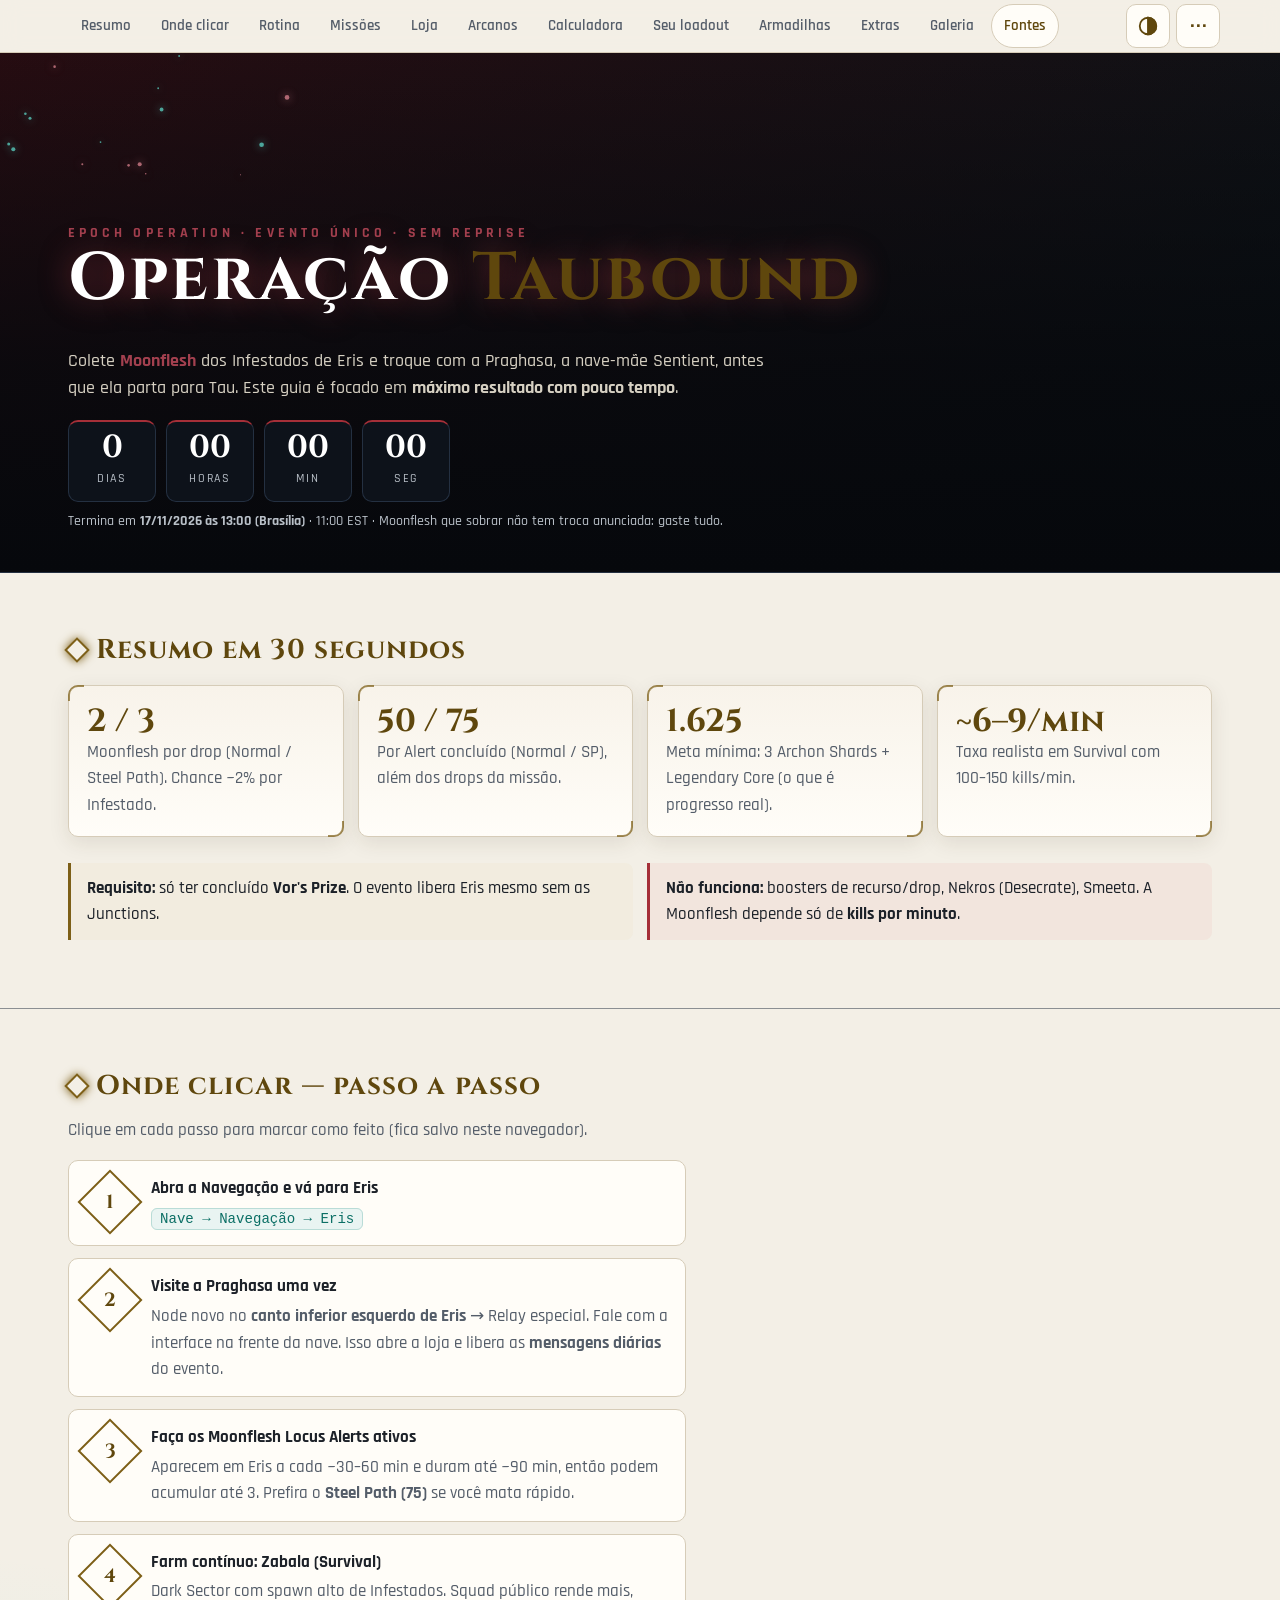
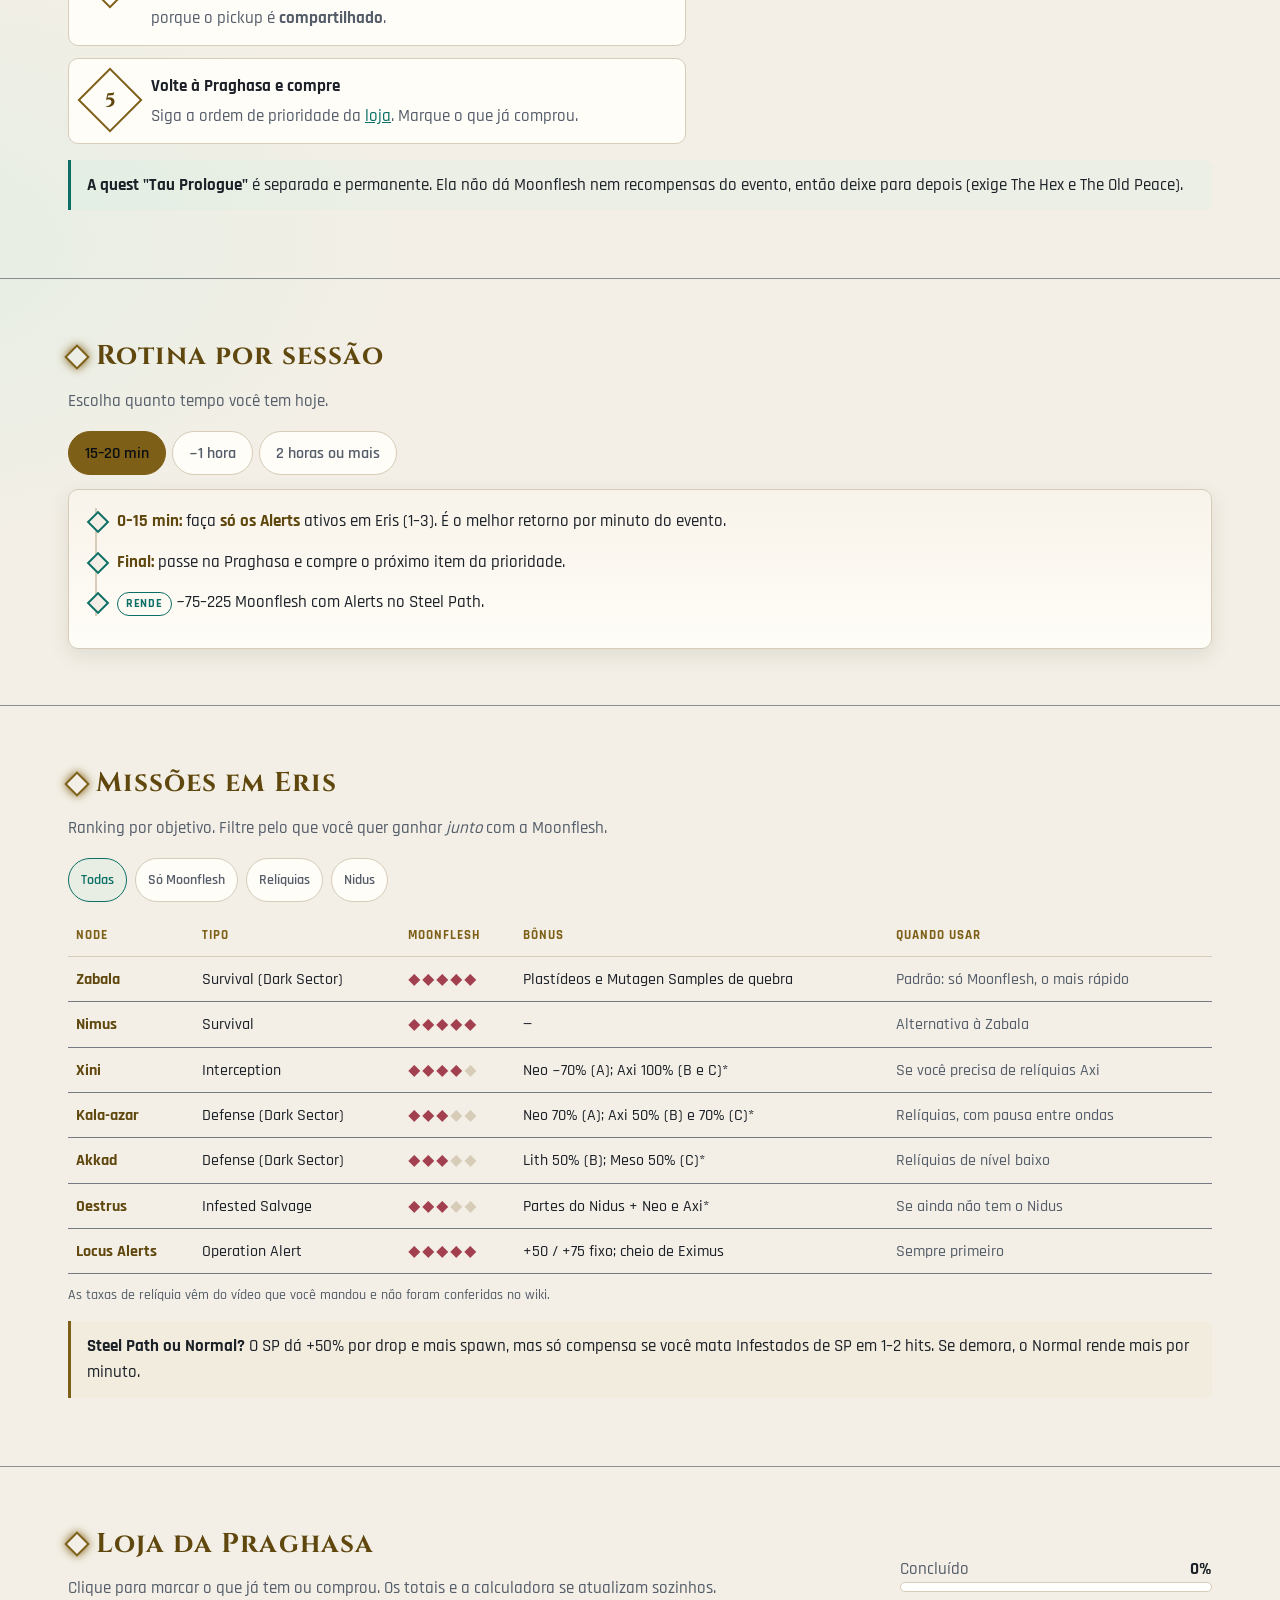
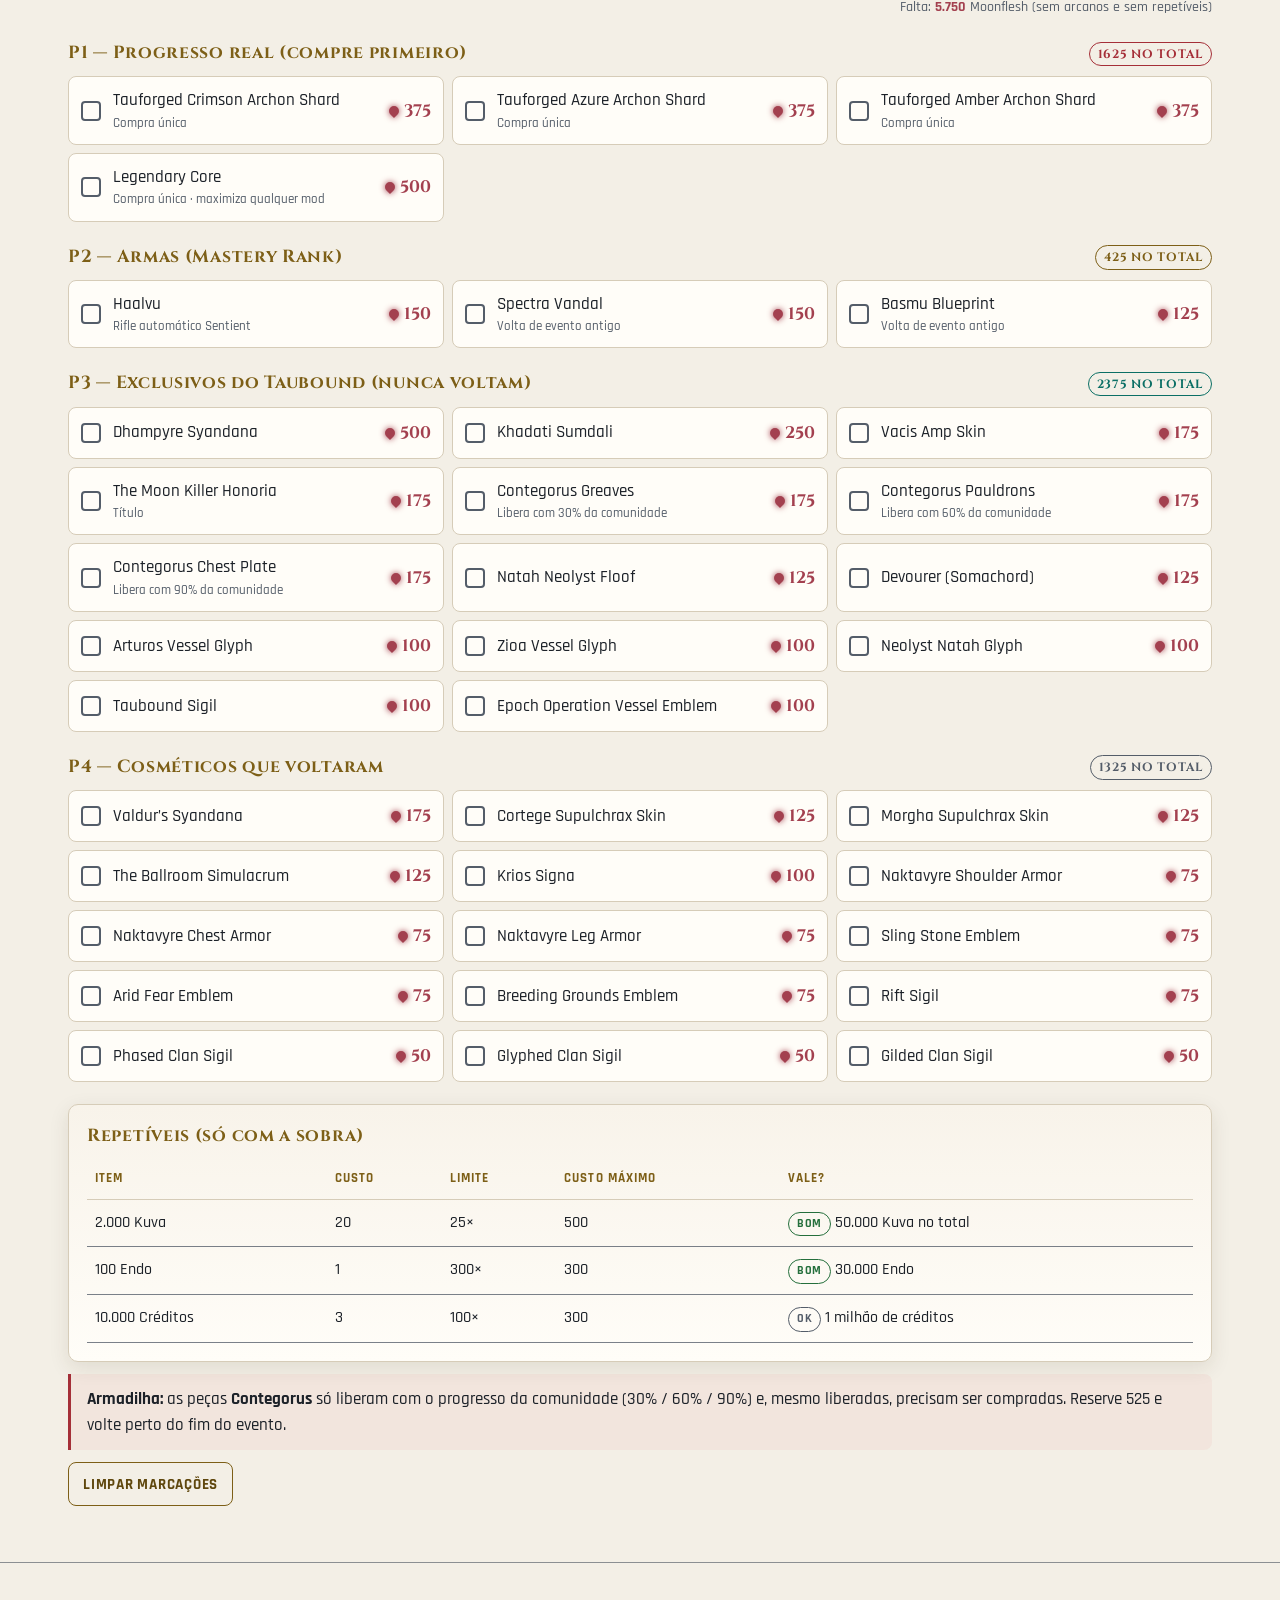
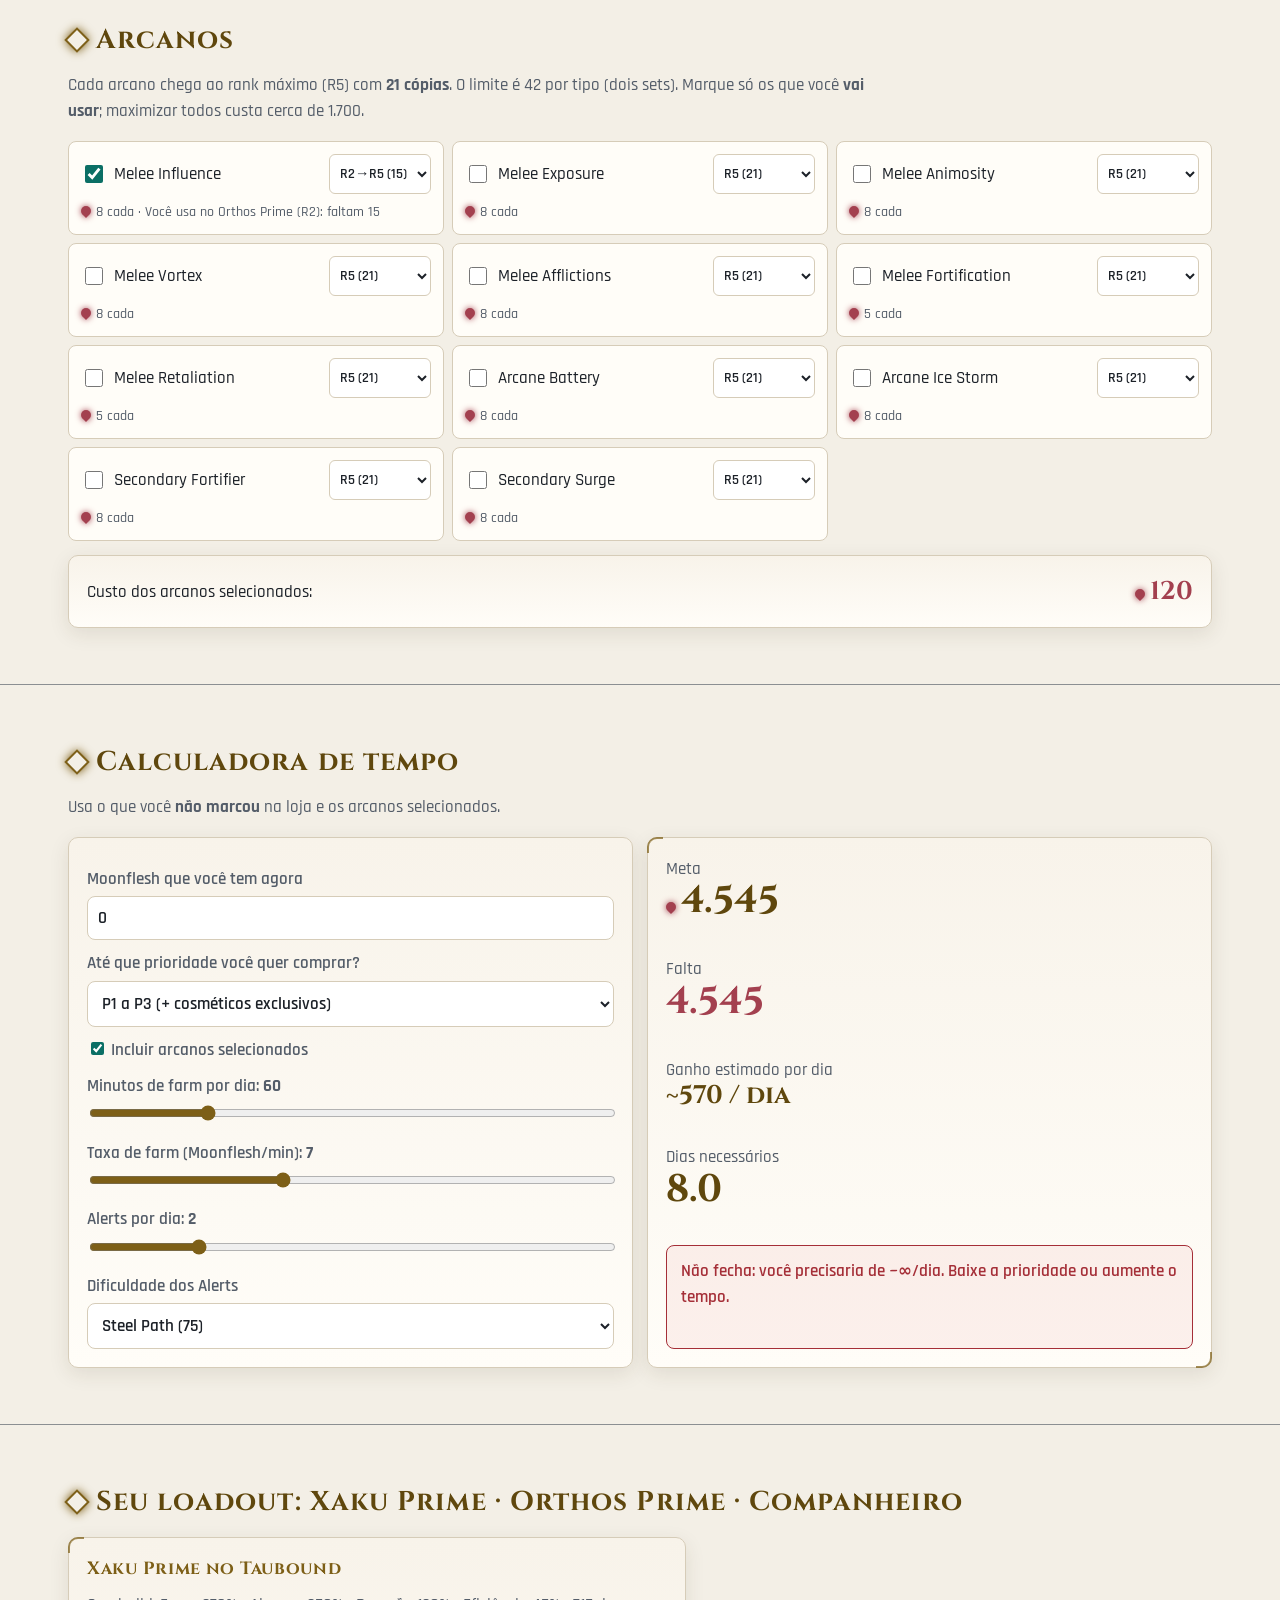
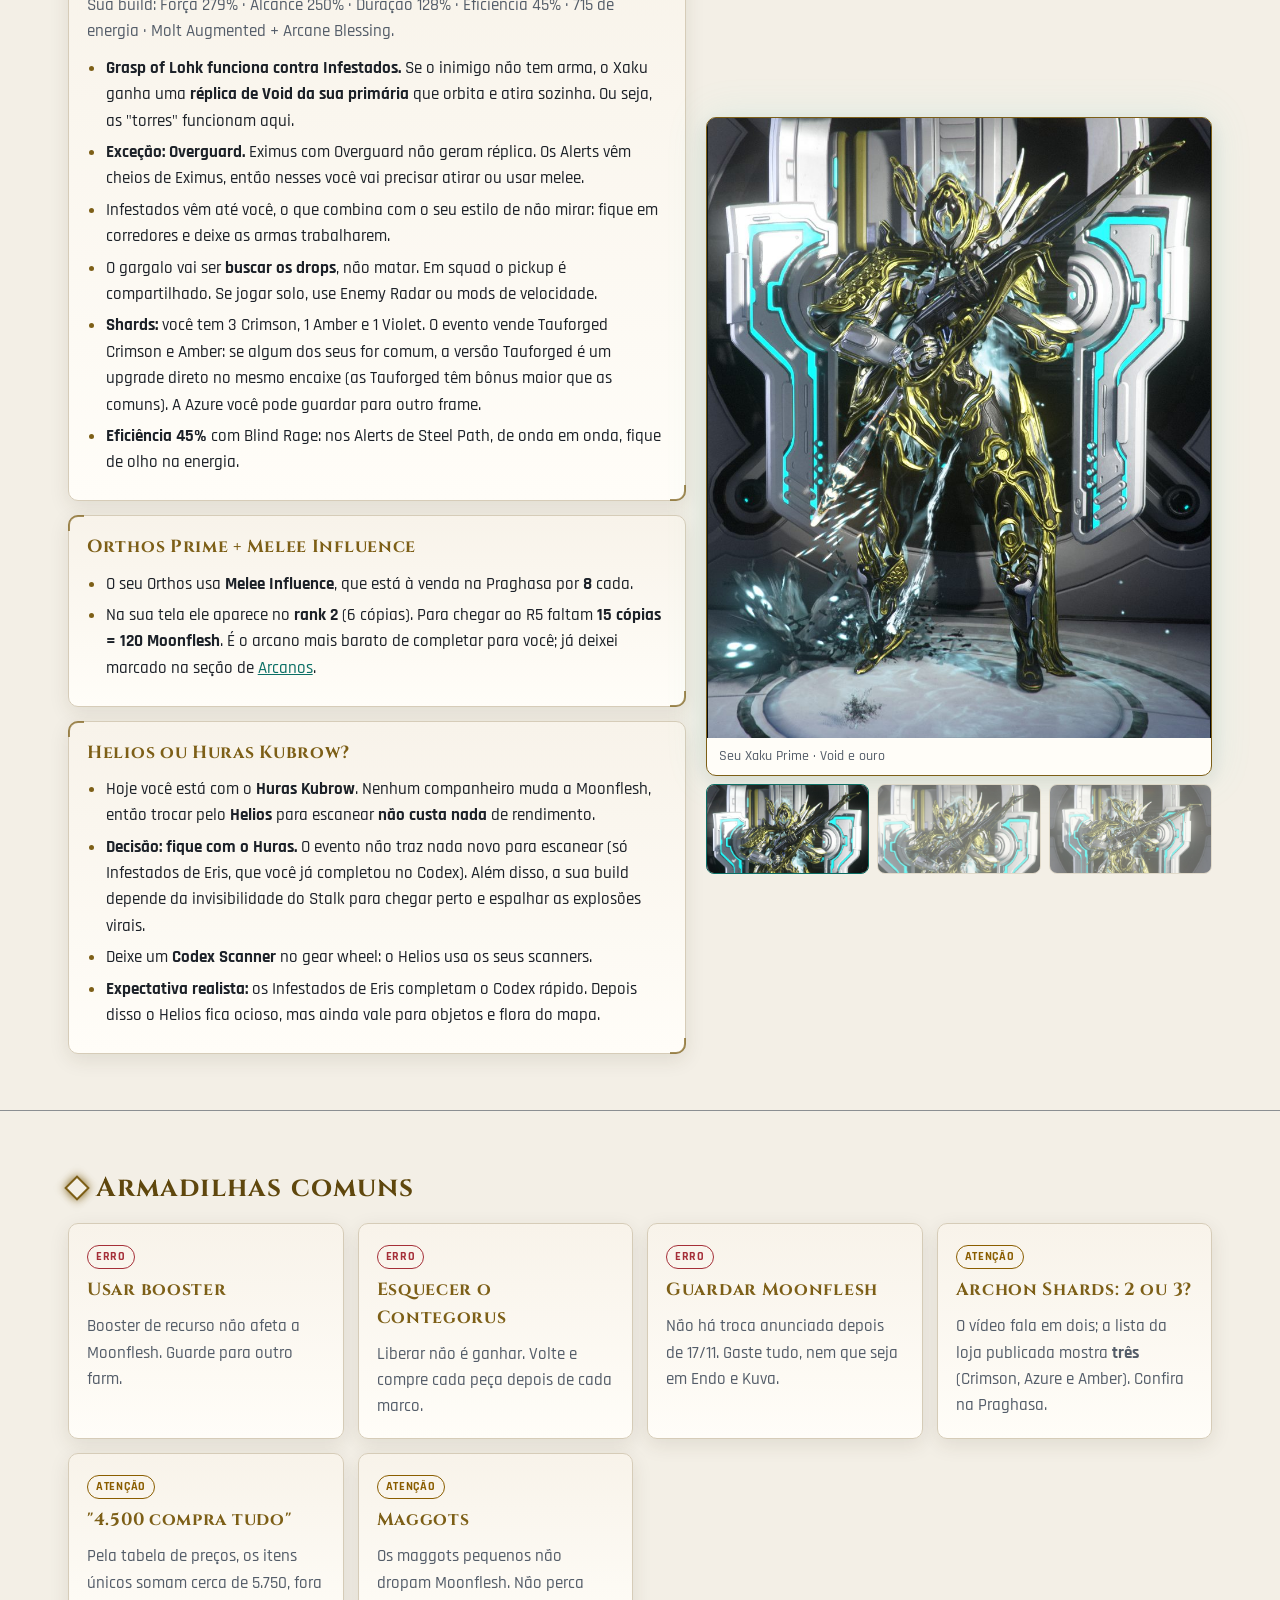
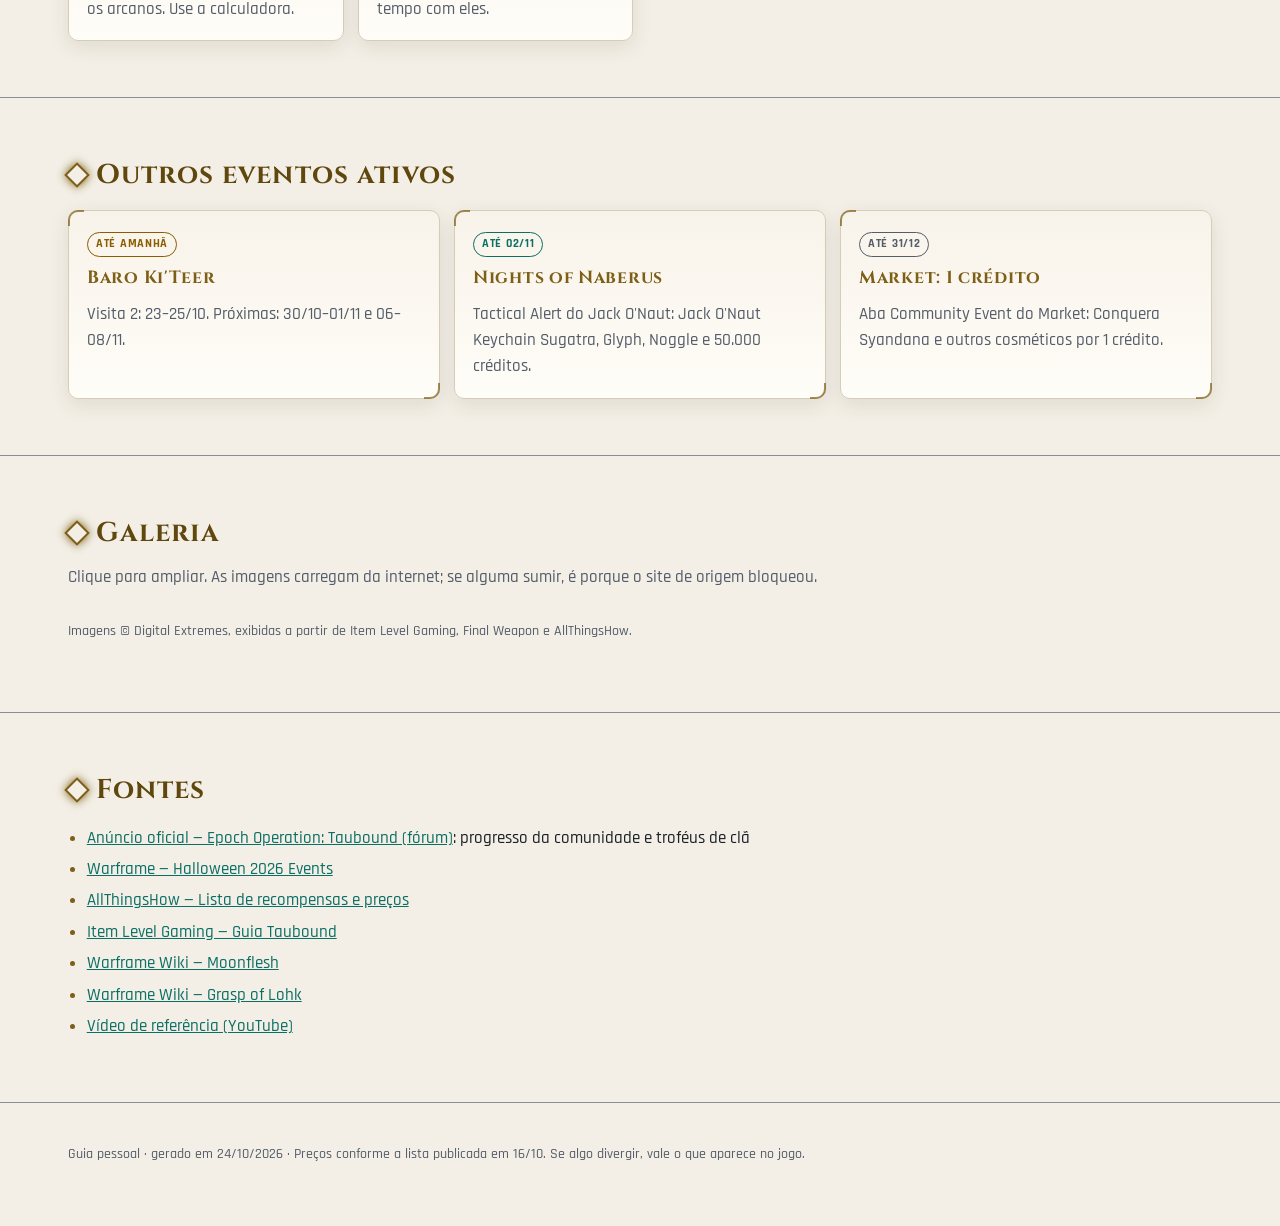
==== index.html @ 77625da4 "Add Taubound event guide (static site for GitHub Pages) Interactive guide for Warframe's Epoch Opera" ====
<!doctype html>
<html lang="pt-BR">
<head>
<meta charset="utf-8">
<meta name="viewport" content="width=device-width,initial-scale=1">
<title>Taubound — Guia do Tenno</title>
<meta name="description" content="Guia da Epoch Operation: Taubound (Warframe): onde clicar, melhores missões, loja da Praghasa com checklist e calculadora de Moonflesh.">
<meta name="theme-color" content="#06080c">
<meta property="og:title" content="Taubound — Guia do Tenno">
<meta property="og:description" content="Moonflesh, loja da Praghasa, checklist e calculadora. Evento único até 17/11.">
<link rel="icon" href="data:image/svg+xml,%3Csvg xmlns='http://www.w3.org/2000/svg' viewBox='0 0 32 32'%3E%3Crect x='6' y='6' width='20' height='20' transform='rotate(45 16 16)' fill='%2306080c' stroke='%23d4b46a' stroke-width='2.5'/%3E%3Ccircle cx='16' cy='16' r='4' fill='%23e58a97'/%3E%3C/svg%3E">
<script src="assets/js/theme-init.js"></script>
<link rel="preconnect" href="https://fonts.googleapis.com">
<link href="https://fonts.googleapis.com/css2?family=Cinzel:wght@500;700&family=Rajdhani:wght@400;500;600;700&display=swap" rel="stylesheet">
<link rel="stylesheet" href="assets/css/style.css">
</head>
<body>

<nav><div class="bar2"><div class="links" id="nav">
  <a href="#resumo">Resumo</a><a href="#clicar">Onde clicar</a><a href="#rotina">Rotina</a><a href="#missoes">Missões</a>
  <a href="#loja">Loja</a><a href="#arcanos">Arcanos</a><a href="#calc">Calculadora</a><a href="#xaku">Seu loadout</a>
  <a href="#armadilhas">Armadilhas</a><a href="#extras">Extras</a><a href="#galeria">Galeria</a><a href="#fontes">Fontes</a>
  </div>
  <div class="acts">
    <button class="iconbtn" id="themeBtn" type="button" aria-label="Alternar tema claro/escuro"><svg width="22" height="22" viewBox="0 0 24 24" fill="none" stroke="currentColor" stroke-width="2" aria-hidden="true"><circle cx="12" cy="12" r="9"/><path d="M12 3a9 9 0 0 1 0 18z" fill="currentColor"/></svg></button>
    <details class="more" id="more"><summary class="iconbtn" aria-label="Mais opções">⋯</summary>
      <div class="menu">
        <button type="button" id="btnExport">Exportar progresso (.json)</button>
        <button type="button" id="btnImport">Importar progresso</button>
        <hr>
        <button type="button" id="btnResetAll">Apagar todo o progresso</button>
      </div>
    </details>
  </div>
</div></nav>

<header class="hero">
  <div class="hero-bg"><img src="https://static.allthings.how/wp-content/uploads/2026/10/warframe-operation-taubound-moonflesh-farming-and-reward-list-fe321c.png" alt="" onerror="this.remove()"></div>
  <canvas class="particles" id="pt"></canvas>
  <div class="wrap">
    <div class="kicker">Epoch Operation · Evento único · Sem reprise</div>
    <h1>Operação <span>Taubound</span></h1>
    <p>Colete <b style="color:var(--flesh)">Moonflesh</b> dos Infestados de Eris e troque com a Praghasa, a nave-mãe Sentient, antes que ela parta para Tau. Este guia é focado em <b>máximo resultado com pouco tempo</b>.</p>
    <div class="countdown" id="cd">
      <div class="cd"><b id="cdD">--</b><small>dias</small></div>
      <div class="cd"><b id="cdH">--</b><small>horas</small></div>
      <div class="cd"><b id="cdM">--</b><small>min</small></div>
      <div class="cd"><b id="cdS">--</b><small>seg</small></div>
    </div>
    <div class="cd-note">Termina em <b>17/11/2026 às 13:00 (Brasília)</b> · 11:00 EST · Moonflesh que sobrar não tem troca anunciada: gaste tudo.</div>
  </div>
</header>

<main>
<!-- RESUMO -->
<section id="resumo"><div class="wrap">
  <h2>Resumo em 30 segundos</h2>
  <div class="grid g4 reveal">
    <div class="card corner stat"><b>2 / 3</b><span>Moonflesh por drop (Normal / Steel Path). Chance ~2% por Infestado.</span></div>
    <div class="card corner stat"><b>50 / 75</b><span>Por Alert concluído (Normal / SP), além dos drops da missão.</span></div>
    <div class="card corner stat"><b>1.625</b><span>Meta mínima: 3 Archon Shards + Legendary Core (o que é progresso real).</span></div>
    <div class="card corner stat"><b>~6–9/min</b><span>Taxa realista em Survival com 100–150 kills/min.</span></div>
  </div>
  <div class="grid g2" style="margin-top:14px">
    <div class="callout gold"><b>Requisito:</b> só ter concluído <b>Vor's Prize</b>. O evento libera Eris mesmo sem as Junctions.</div>
    <div class="callout red"><b>Não funciona:</b> boosters de recurso/drop, Nekros (Desecrate), Smeeta. A Moonflesh depende só de <b>kills por minuto</b>.</div>
  </div>
</div></section>

<!-- ONDE CLICAR -->
<section id="clicar"><div class="wrap">
  <h2>Onde clicar — passo a passo</h2>
  <p class="lead">Clique em cada passo para marcar como feito (fica salvo neste navegador).</p>
  <div class="split">
    <div class="steps" id="steps">
      <div class="step" data-k="s1"><div class="n"></div><div><b>Abra a Navegação e vá para Eris</b><p><span class="path">Nave → Navegação → Eris</span></p></div></div>
      <div class="step" data-k="s2"><div class="n"></div><div><b>Visite a Praghasa uma vez</b><p>Node novo no <b>canto inferior esquerdo de Eris</b> → Relay especial. Fale com a interface na frente da nave. Isso abre a loja e libera as <b>mensagens diárias</b> do evento.</p></div></div>
      <div class="step" data-k="s3"><div class="n"></div><div><b>Faça os Moonflesh Locus Alerts ativos</b><p>Aparecem em Eris a cada ~30–60 min e duram até ~90 min, então podem acumular até 3. Prefira o <b>Steel Path (75)</b> se você mata rápido.</p></div></div>
      <div class="step" data-k="s4"><div class="n"></div><div><b>Farm contínuo: Zabala (Survival)</b><p>Dark Sector com spawn alto de Infestados. Squad público rende mais, porque o pickup é <b>compartilhado</b>.</p></div></div>
      <div class="step" data-k="s5"><div class="n"></div><div><b>Volte à Praghasa e compre</b><p>Siga a ordem de prioridade da <a href="#loja">loja</a>. Marque o que já comprou.</p></div></div>
    </div>
    <figure class="reveal"><img src="https://itemlevel.net/wp-content/uploads/2026/10/epoch-operation-taubound-praghasa.png" alt="Praghasa" loading="lazy" onerror="this.closest('figure').remove()"><figcaption>Praghasa e o medidor de progresso da comunidade · imagem: Digital Extremes via Item Level Gaming</figcaption></figure>
  </div>
  <div class="callout" style="margin-top:16px"><b>A quest "Tau Prologue"</b> é separada e permanente. Ela não dá Moonflesh nem recompensas do evento, então deixe para depois (exige The Hex e The Old Peace).</div>
</div></section>

<!-- ROTINA -->
<section id="rotina"><div class="wrap">
  <h2>Rotina por sessão</h2>
  <p class="lead">Escolha quanto tempo você tem hoje.</p>
  <div class="tabs" data-tabs="rot">
    <button class="on" data-t="r1">15–20 min</button><button data-t="r2">~1 hora</button><button data-t="r3">2 horas ou mais</button>
  </div>
  <div class="tabpane on" id="r1"><div class="card"><div class="timeline">
    <div><b>0–15 min:</b> faça <b>só os Alerts</b> ativos em Eris (1–3). É o melhor retorno por minuto do evento.</div>
    <div><b>Final:</b> passe na Praghasa e compre o próximo item da prioridade.</div>
    <div><span class="tag t-void">Rende</span> ~75–225 Moonflesh com Alerts no Steel Path.</div>
  </div></div></div>
  <div class="tabpane" id="r2"><div class="card"><div class="timeline">
    <div><b>0–15 min:</b> todos os Alerts ativos.</div>
    <div><b>15–55 min:</b> Zabala Survival em squad público. Saia quando o kill rate cair ou o life support apertar.</div>
    <div><b>55–60 min:</b> loja da Praghasa.</div>
    <div><span class="tag t-void">Rende</span> ~400–550 Moonflesh.</div>
  </div></div></div>
  <div class="tabpane" id="r3"><div class="card"><div class="timeline">
    <div><b>Início:</b> todos os Alerts.</div>
    <div><b>Bloco 1 (~45 min):</b> Zabala Survival.</div>
    <div><b>Checagem:</b> volte ao mapa. Se surgiu Alert novo, faça.</div>
    <div><b>Bloco 2:</b> Zabala de novo, ou <b>Xini</b> se você precisa de relíquias Axi (garantidas nas rotações B e C, segundo o vídeo).</div>
    <div><b>Final:</b> loja. Dica do vídeo: alterne Survival e Alerts para não enjoar.</div>
  </div></div></div>
</div></section>

<!-- MISSOES -->
<section id="missoes"><div class="wrap">
  <h2>Missões em Eris</h2>
  <p class="lead">Ranking por objetivo. Filtre pelo que você quer ganhar <i>junto</i> com a Moonflesh.</p>
  <div class="filters" id="mfilters">
    <button class="chip on" data-f="all">Todas</button><button class="chip" data-f="mf">Só Moonflesh</button><button class="chip" data-f="relic">Relíquias</button><button class="chip" data-f="nidus">Nidus</button>
  </div>
  <div class="scroll"><table class="tbl" id="mtable">
    <thead><tr><th>Node</th><th>Tipo</th><th>Moonflesh</th><th>Bônus</th><th>Quando usar</th></tr></thead>
    <tbody></tbody>
  </table></div>
  <p style="color:var(--muted);font-size:.9rem;margin-top:10px">As taxas de relíquia vêm do vídeo que você mandou e não foram conferidas no wiki.</p>
  <div class="callout gold"><b>Steel Path ou Normal?</b> O SP dá +50% por drop e mais spawn, mas só compensa se você mata Infestados de SP em 1–2 hits. Se demora, o Normal rende mais por minuto.</div>
</div></section>

<!-- LOJA -->
<section id="loja"><div class="wrap">
  <div class="shop-head">
    <div><h2>Loja da Praghasa</h2><p class="lead">Clique para marcar o que já tem ou comprou. Os totais e a calculadora se atualizam sozinhos.</p></div>
    <div style="min-width:260px">
      <div style="display:flex;justify-content:space-between"><span style="color:var(--muted)">Concluído</span><b id="shopPct">0%</b></div>
      <div class="bar"><i id="shopBar"></i></div>
      <div style="color:var(--muted);font-size:.9rem;margin-top:4px">Falta: <b id="shopLeft" style="color:var(--flesh)">0</b> Moonflesh (sem arcanos e sem repetíveis)</div>
    </div>
  </div>
  <div id="shop"></div>
  <div class="group card">
    <h3>Repetíveis (só com a sobra)</h3>
    <div class="scroll"><table class="tbl">
      <thead><tr><th>Item</th><th>Custo</th><th>Limite</th><th>Custo máximo</th><th>Vale?</th></tr></thead>
      <tbody>
        <tr><td>2.000 Kuva</td><td>20</td><td>25×</td><td>500</td><td><span class="tag t-ok">Bom</span> 50.000 Kuva no total</td></tr>
        <tr><td>100 Endo</td><td>1</td><td>300×</td><td>300</td><td><span class="tag t-ok">Bom</span> 30.000 Endo</td></tr>
        <tr><td>10.000 Créditos</td><td>3</td><td>100×</td><td>300</td><td><span class="tag t-mut">Ok</span> 1 milhão de créditos</td></tr>
      </tbody>
    </table></div>
  </div>
  <div class="callout red"><b>Armadilha:</b> as peças <b>Contegorus</b> só liberam com o progresso da comunidade (30% / 60% / 90%) e, mesmo liberadas, precisam ser compradas. Reserve 525 e volte perto do fim do evento.</div>
  <div style="display:flex;gap:8px;flex-wrap:wrap"><button class="btn" id="resetShop">Limpar marcações</button></div>
</div></section>

<!-- ARCANOS -->
<section id="arcanos"><div class="wrap">
  <h2>Arcanos</h2>
  <p class="lead">Cada arcano chega ao rank máximo (R5) com <b>21 cópias</b>. O limite é 42 por tipo (dois sets). Marque só os que você <b>vai usar</b>; maximizar todos custa cerca de 1.700.</p>
  <div class="items" id="arcs"></div>
  <div class="card" style="margin-top:14px;display:flex;justify-content:space-between;align-items:center;flex-wrap:wrap;gap:10px">
    <span>Custo dos arcanos selecionados:</span><b style="font:700 1.6rem Cinzel;color:var(--flesh)"><span class="mf"></span><span id="arcTotal">0</span></b>
  </div>
</div></section>

<!-- CALC -->
<section id="calc"><div class="wrap">
  <h2>Calculadora de tempo</h2>
  <p class="lead">Usa o que você <b>não marcou</b> na loja e os arcanos selecionados.</p>
  <div class="grid g2">
    <div class="card calc">
      <label>Moonflesh que você tem agora</label><input type="number" id="cHave" min="0" value="0">
      <label>Até que prioridade você quer comprar?</label>
      <select id="cTier">
        <option value="1">P1 — só progresso (Shards + Core)</option>
        <option value="2">P1 + P2 (armas para MR)</option>
        <option value="3" selected>P1 a P3 (+ cosméticos exclusivos)</option>
        <option value="4">Tudo (inclui cosméticos que voltaram)</option>
      </select>
      <label><input type="checkbox" id="cArc" checked style="accent-color:var(--void)"> Incluir arcanos selecionados</label>
      <label>Minutos de farm por dia: <b id="cMinV">60</b></label><input type="range" id="cMin" min="10" max="240" step="5" value="60">
      <label>Taxa de farm (Moonflesh/min): <b id="cRateV">7</b></label><input type="range" id="cRate" min="3" max="14" step="0.5" value="7">
      <label>Alerts por dia: <b id="cAlV">2</b></label><input type="range" id="cAl" min="0" max="10" step="1" value="2">
      <label>Dificuldade dos Alerts</label>
      <select id="cSp"><option value="75" selected>Steel Path (75)</option><option value="50">Normal (50)</option></select>
    </div>
    <div class="card corner out">
      <div><span style="color:var(--muted)">Meta</span><div class="big"><span class="mf"></span><span id="oGoal">0</span></div></div>
      <div><span style="color:var(--muted)">Falta</span><div class="big" style="color:var(--flesh)" id="oLeft">0</div></div>
      <div><span style="color:var(--muted)">Ganho estimado por dia</span><div class="big" style="font-size:1.6rem" id="oDay">0</div></div>
      <div><span style="color:var(--muted)">Dias necessários</span><div class="big" id="oDays">0</div></div>
      <div class="verdict" id="oVerdict">—</div>
    </div>
  </div>
</div></section>

<!-- XAKU -->
<section id="xaku"><div class="wrap">
  <h2>Seu loadout: Xaku Prime · Orthos Prime · Companheiro</h2>
  <div class="split">
    <div>
      <div class="card corner">
        <h3>Xaku Prime no Taubound</h3>
        <p style="color:var(--muted);margin:.2em 0 .6em">Sua build: Força 279% · Alcance 250% · Duração 128% · Eficiência 45% · 715 de energia · Molt Augmented + Arcane Blessing.</p>
        <ul class="clean">
          <li><b>Grasp of Lohk funciona contra Infestados.</b> Se o inimigo não tem arma, o Xaku ganha uma <b>réplica de Void da sua primária</b> que orbita e atira sozinha. Ou seja, as "torres" funcionam aqui.</li>
          <li><b>Exceção: Overguard.</b> Eximus com Overguard não geram réplica. Os Alerts vêm cheios de Eximus, então nesses você vai precisar atirar ou usar melee.</li>
          <li>Infestados vêm até você, o que combina com o seu estilo de não mirar: fique em corredores e deixe as armas trabalharem.</li>
          <li>O gargalo vai ser <b>buscar os drops</b>, não matar. Em squad o pickup é compartilhado. Se jogar solo, use Enemy Radar ou mods de velocidade.</li>
          <li><b>Shards:</b> você tem 3 Crimson, 1 Amber e 1 Violet. O evento vende Tauforged Crimson e Amber: se algum dos seus for comum, a versão Tauforged é um upgrade direto no mesmo encaixe (as Tauforged têm bônus maior que as comuns). A Azure você pode guardar para outro frame.</li>
          <li><b>Eficiência 45%</b> com Blind Rage: nos Alerts de Steel Path, de onda em onda, fique de olho na energia.</li>
        </ul>
      </div>
      <div class="card corner" style="margin-top:14px">
        <h3>Orthos Prime + Melee Influence</h3>
        <ul class="clean">
          <li>O seu Orthos usa <b>Melee Influence</b>, que está à venda na Praghasa por <b>8</b> cada.</li>
          <li>Na sua tela ele aparece no <b>rank 2</b> (6 cópias). Para chegar ao R5 faltam <b>15 cópias = 120 Moonflesh</b>. É o arcano mais barato de completar para você; já deixei marcado na seção de <a href="#arcanos">Arcanos</a>.</li>
        </ul>
      </div>
      <div class="card corner" style="margin-top:14px">
        <h3>Helios ou Huras Kubrow?</h3>
        <ul class="clean">
          <li>Hoje você está com o <b>Huras Kubrow</b>. Nenhum companheiro muda a Moonflesh, então trocar pelo <b>Helios</b> para escanear <b>não custa nada</b> de rendimento.</li>
          <li><b>Decisão: fique com o Huras.</b> O evento não traz nada novo para escanear (só Infestados de Eris, que você já completou no Codex). Além disso, a sua build depende da invisibilidade do Stalk para chegar perto e espalhar as explosões virais.</li>
          <li>Deixe um <b>Codex Scanner</b> no gear wheel: o Helios usa os seus scanners.</li>
          <li><b>Expectativa realista:</b> os Infestados de Eris completam o Codex rápido. Depois disso o Helios fica ocioso, mas ainda vale para objetos e flora do mapa.</li>
        </ul>
      </div>
    </div>
    <div class="reveal xaku-show" id="xshow">
      <figure class="xmain"><img src="img/xaku1.jpg" alt="Seu Xaku Prime" id="xbig" onerror="this.closest('.xaku-show').remove()"><figcaption>Seu Xaku Prime · Void e ouro</figcaption></figure>
      <div class="xthumbs">
        <img src="img/xaku1.jpg" class="on" alt=""><img src="img/xaku2.jpg" alt=""><img src="img/xaku3.jpg" alt="">
      </div>
    </div>
  </div>
</div></section>

<!-- ARMADILHAS -->
<section id="armadilhas"><div class="wrap">
  <h2>Armadilhas comuns</h2>
  <div class="grid g3 reveal">
    <div class="card"><span class="tag t-sent">Erro</span><h3 style="margin-top:8px">Usar booster</h3><p style="color:var(--muted);margin:0">Booster de recurso não afeta a Moonflesh. Guarde para outro farm.</p></div>
    <div class="card"><span class="tag t-sent">Erro</span><h3 style="margin-top:8px">Esquecer o Contegorus</h3><p style="color:var(--muted);margin:0">Liberar não é ganhar. Volte e compre cada peça depois de cada marco.</p></div>
    <div class="card"><span class="tag t-sent">Erro</span><h3 style="margin-top:8px">Guardar Moonflesh</h3><p style="color:var(--muted);margin:0">Não há troca anunciada depois de 17/11. Gaste tudo, nem que seja em Endo e Kuva.</p></div>
    <div class="card"><span class="tag t-warn">Atenção</span><h3 style="margin-top:8px">Archon Shards: 2 ou 3?</h3><p style="color:var(--muted);margin:0">O vídeo fala em dois; a lista da loja publicada mostra <b>três</b> (Crimson, Azure e Amber). Confira na Praghasa.</p></div>
    <div class="card"><span class="tag t-warn">Atenção</span><h3 style="margin-top:8px">"4.500 compra tudo"</h3><p style="color:var(--muted);margin:0">Pela tabela de preços, os itens únicos somam cerca de 5.750, fora os arcanos. Use a calculadora.</p></div>
    <div class="card"><span class="tag t-warn">Atenção</span><h3 style="margin-top:8px">Maggots</h3><p style="color:var(--muted);margin:0">Os maggots pequenos não dropam Moonflesh. Não perca tempo com eles.</p></div>
  </div>
</div></section>

<!-- EXTRAS -->
<section id="extras"><div class="wrap">
  <h2>Outros eventos ativos</h2>
  <div class="grid g3">
    <div class="card corner"><span class="tag t-warn">Até amanhã</span><h3 style="margin-top:8px">Baro Ki'Teer</h3><p style="color:var(--muted);margin:0">Visita 2: 23–25/10. Próximas: 30/10–01/11 e 06–08/11.</p></div>
    <div class="card corner"><span class="tag t-void">Até 02/11</span><h3 style="margin-top:8px">Nights of Naberus</h3><p style="color:var(--muted);margin:0">Tactical Alert do Jack O'Naut: Jack O'Naut Keychain Sugatra, Glyph, Noggle e 50.000 créditos.</p></div>
    <div class="card corner"><span class="tag t-mut">Até 31/12</span><h3 style="margin-top:8px">Market: 1 crédito</h3><p style="color:var(--muted);margin:0">Aba Community Event do Market: Conquera Syandana e outros cosméticos por 1 crédito.</p></div>
  </div>
</div></section>

<!-- GALERIA -->
<section id="galeria"><div class="wrap">
  <h2>Galeria</h2>
  <p class="lead">Clique para ampliar. As imagens carregam da internet; se alguma sumir, é porque o site de origem bloqueou.</p>
  <div class="gallery" id="gal">
    <figure><img loading="lazy" src="https://itemlevel.net/wp-content/uploads/2026/10/warframe-epoch-operation-taubound-guide-featured.png" alt="Taubound" onerror="this.closest('figure').remove()"><figcaption>Epoch Operation: Taubound</figcaption></figure>
    <figure><img loading="lazy" src="https://finalweapon.net/wp-content/uploads/2026/10/Warframe-Launches-Epoch-Operation-Taubound-Event.webp" alt="Taubound" onerror="this.closest('figure').remove()"><figcaption>Arte de lançamento</figcaption></figure>
    <figure><img loading="lazy" src="https://static.allthings.how/wp-content/uploads/2026/10/warframe-operation-taubound-moonflesh-farming-and-reward-list-ef6887-1024x576.png" alt="Taubound" onerror="this.closest('figure').remove()"><figcaption>Cena do evento</figcaption></figure>
    <figure><img loading="lazy" src="https://static.allthings.how/wp-content/uploads/2026/10/warframe-operation-taubound-moonflesh-farming-and-reward-list-e6ab9c-1024x576.png" alt="Taubound" onerror="this.closest('figure').remove()"><figcaption>Cena do evento</figcaption></figure>
    <figure><img loading="lazy" src="https://static.allthings.how/wp-content/uploads/2026/10/warframe-operation-taubound-moonflesh-farming-and-reward-list-5e441e-1024x576.png" alt="Taubound" onerror="this.closest('figure').remove()"><figcaption>Recompensas</figcaption></figure>
    <figure><img loading="lazy" src="https://static.allthings.how/wp-content/uploads/2026/10/warframe-operation-taubound-moonflesh-farming-and-reward-list-fff5ba-1024x576.png" alt="Taubound" onerror="this.closest('figure').remove()"><figcaption>Recompensas</figcaption></figure>
  </div>
  <p style="color:var(--muted);font-size:.85rem">Imagens © Digital Extremes, exibidas a partir de Item Level Gaming, Final Weapon e AllThingsHow.</p>
</div></section>

<!-- FONTES -->
<section id="fontes"><div class="wrap">
  <h2>Fontes</h2>
  <ul class="clean">
    <li><a href="https://forums.warframe.com/topic/1528603-epoch-operation-taubound/" target="_blank">Anúncio oficial — Epoch Operation: Taubound (fórum)</a>: progresso da comunidade e troféus de clã</li>
    <li><a href="https://www.warframe.com/en/news/warframes-halloween-2026-events" target="_blank">Warframe — Halloween 2026 Events</a></li>
    <li><a href="https://allthings.how/warframe-operation-taubound-moonflesh-farming-and-reward-list/" target="_blank">AllThingsHow — Lista de recompensas e preços</a></li>
    <li><a href="https://itemlevel.net/warframe-epoch-operation-taubound-guide/" target="_blank">Item Level Gaming — Guia Taubound</a></li>
    <li><a href="https://wiki.warframe.com/w/Moonflesh" target="_blank">Warframe Wiki — Moonflesh</a></li>
    <li><a href="https://wiki.warframe.com/w/Grasp_of_Lohk" target="_blank">Warframe Wiki — Grasp of Lohk</a></li>
    <li><a href="https://www.youtube.com/watch?v=amCGne8mqeA" target="_blank">Vídeo de referência (YouTube)</a></li>
  </ul>
</div></section>
</main>

<footer><div class="wrap">Guia pessoal · gerado em 24/10/2026 · Preços conforme a lista publicada em 16/10. Se algo divergir, vale o que aparece no jogo.</div></footer>

<div class="lightbox" id="lb"><img alt=""></div>
<div class="toTop" id="top"><span>↑</span></div>

<!-- Ordem importa: dados → base → recursos da página -->
<script src="assets/js/data.js"></script>
<script src="assets/js/core.js"></script>
<script src="assets/js/header.js"></script>
<script src="assets/js/guide.js"></script>
<script src="assets/js/planner.js"></script>
<script src="assets/js/effects.js"></script>
</body>
</html>
---- assets/css/style.css ----
/* Visual do guia Taubound. Cores: tokens em :root (escuro) e [data-theme="light"] (claro). */
:root{
  --bg:#06080c; --bg2:#0b1017; --panel:#0f151e; --panel2:#141c27; --line:#243041;
  --text:#e7e2d4; --muted:#9aa3ad; --gold:#d4b46a; --gold2:#f1d996;
  --void:#5fe0d0; --sent:#d0464f; --flesh:#e58a97; --ok:#6fd38a; --warn:#f0b54a;
  --r:10px; --shadow:0 10px 40px rgba(0,0,0,.45);
  --input:#0a0f15; --navbg:rgba(6,8,12,.85); --codebg:#081218; --codeline:#16303a; --empty:#2a3442;
}
:root[data-theme="light"]{
  --bg:#f3efe6; --bg2:#ebe5d8; --panel:#fffdf8; --panel2:#f8f3ea; --line:#d6ccb8;
  --text:#1c2128; --muted:#545d69; --gold:#7d5f17; --gold2:#5f470d;
  --void:#0b6f65; --sent:#a52f38; --flesh:#a3404f; --ok:#256f3c; --warn:#8a5d00;
  --shadow:0 6px 20px rgba(60,45,20,.10);
  --input:#ffffff; --navbg:rgba(243,239,230,.92); --codebg:#e9f4f2; --codeline:#b9dcd7; --empty:#d6ccb8;
}
*{box-sizing:border-box}
html{scroll-behavior:smooth}
body{margin:0;background:
  radial-gradient(1200px 600px at 80% -10%,rgba(208,70,79,.18),transparent 60%),
  radial-gradient(900px 500px at -10% 20%,rgba(95,224,208,.10),transparent 60%),
  var(--bg);color:var(--text);font:500 17px/1.55 Rajdhani,system-ui,sans-serif;overflow-x:hidden}
a{color:var(--void)}
h1,h2,h3{font-family:Cinzel,serif;letter-spacing:.04em;margin:0 0 .5em}
h2{font-size:1.7rem;color:var(--gold2);display:flex;align-items:center;gap:.6rem}
h2::before{content:"";width:14px;height:14px;transform:rotate(45deg);border:2px solid var(--gold);box-shadow:0 0 10px var(--gold)}
h3{font-size:1.1rem;color:var(--gold)}
.wrap{max-width:1180px;margin:0 auto;padding:0 18px}
/* NAV */
nav{position:sticky;top:0;z-index:50;background:var(--navbg);backdrop-filter:blur(10px);border-bottom:1px solid var(--line)}
nav .bar2{display:flex;align-items:center;gap:8px;max-width:1180px;margin:0 auto;padding:4px 10px 4px 18px}
nav .links{display:flex;gap:4px;overflow-x:auto;scrollbar-width:none;flex:1;min-width:0}
nav .links::-webkit-scrollbar{display:none}
nav .acts{display:flex;gap:6px;flex:none;position:relative}
.iconbtn{width:44px;height:44px;display:grid;place-items:center;background:var(--panel);color:var(--gold2);border:1px solid var(--line);border-radius:10px;cursor:pointer;font:700 1.1rem Rajdhani,sans-serif}
.iconbtn:hover{border-color:var(--gold)}
.more{position:relative}
.more summary{list-style:none}
.more summary::-webkit-details-marker{display:none}
.more .menu{position:absolute;right:0;top:50px;min-width:240px;background:var(--panel);border:1px solid var(--line);border-radius:10px;box-shadow:var(--shadow);padding:6px;z-index:80}
.more .menu button{display:block;width:100%;min-height:44px;text-align:left;background:none;border:0;border-radius:8px;color:var(--text);font:600 1rem Rajdhani,sans-serif;padding:8px 12px;cursor:pointer}
.more .menu button:hover{background:var(--panel2);color:var(--gold2)}
.more .menu hr{border:0;border-top:1px solid var(--line);margin:4px 0}
.toast{position:fixed;left:50%;bottom:calc(20px + env(safe-area-inset-bottom));transform:translateX(-50%);z-index:120;padding:10px 16px;border-radius:8px;background:#111;color:#fff;font:600 15px/1.4 Rajdhani,system-ui,sans-serif;box-shadow:0 8px 24px #0006;border:1px solid var(--gold)}
nav a{display:inline-flex;align-items:center;min-height:44px;white-space:nowrap;color:var(--muted);text-decoration:none;padding:6px 12px;border-radius:999px;font-weight:600;font-size:.92rem;border:1px solid transparent}
nav a:hover,nav a.on{color:var(--gold2);border-color:var(--line);background:var(--panel)}
/* HERO */
.hero{--text:#e7e2d4;--muted:#b9c0c8;--line:#243041;color:var(--text);background:#06080c;position:relative;min-height:520px;display:flex;align-items:flex-end;overflow:hidden;border-bottom:1px solid var(--line)}
.hero-bg{position:absolute;inset:0;background:linear-gradient(135deg,#2a0d12,#081418)}
.hero-bg img{width:100%;height:100%;object-fit:cover;opacity:.55;filter:saturate(1.1)}
.hero::after{content:"";position:absolute;inset:0;background:linear-gradient(180deg,rgba(6,8,12,.1) 0%,rgba(6,8,12,.8) 60%,#06080c 100%)}
.hero .wrap{position:relative;z-index:2;padding-top:80px;padding-bottom:40px;width:100%}
.kicker{color:var(--flesh);font-weight:700;letter-spacing:.3em;text-transform:uppercase;font-size:.85rem}
.hero h1{font-size:clamp(2.2rem,6vw,4.2rem);line-height:1.05;color:#fff;text-shadow:0 0 30px rgba(208,70,79,.5)}
.hero h1 span{color:var(--gold2)}
.hero p{max-width:720px;color:#d6d0c2;font-size:1.1rem}
.countdown{display:flex;gap:10px;margin-top:18px;flex-wrap:wrap}
.cd{background:rgba(15,21,30,.85);border:1px solid var(--line);border-top:2px solid var(--sent);border-radius:var(--r);padding:10px 16px;min-width:88px;text-align:center}
.cd b{display:block;font:700 2rem/1 Cinzel,serif;color:#fff}
.cd small{color:var(--muted);text-transform:uppercase;letter-spacing:.15em;font-size:.72rem}
.cd-note{color:var(--muted);font-size:.9rem;margin-top:8px}
/* SECTIONS */
section{padding:56px 0;border-bottom:1px solid rgba(36,48,65,.5)}
.lead{color:var(--muted);max-width:820px;margin-top:-.2em}
.grid{display:grid;gap:14px}
.g4{grid-template-columns:repeat(auto-fit,minmax(200px,1fr))}
.g3{grid-template-columns:repeat(auto-fit,minmax(260px,1fr))}
.g2{grid-template-columns:repeat(auto-fit,minmax(340px,1fr))}
.card{background:linear-gradient(180deg,var(--panel2),var(--panel));border:1px solid var(--line);border-radius:var(--r);padding:18px;position:relative;box-shadow:var(--shadow)}
.card.corner::before,.card.corner::after{content:"";position:absolute;width:14px;height:14px;border:2px solid var(--gold);opacity:.7}
.card.corner::before{top:-1px;left:-1px;border-right:0;border-bottom:0;border-radius:var(--r) 0 0 0}
.card.corner::after{bottom:-1px;right:-1px;border-left:0;border-top:0;border-radius:0 0 var(--r) 0}
.stat b{display:block;font:700 2rem/1.1 Cinzel,serif;color:var(--gold2)}
.stat span{color:var(--muted)}
.tag{display:inline-block;font-size:.75rem;font-weight:700;letter-spacing:.06em;text-transform:uppercase;padding:2px 8px;border-radius:999px;border:1px solid currentColor}
.t-void{color:var(--void)}.t-sent{color:var(--sent)}.t-gold{color:var(--gold)}.t-ok{color:var(--ok)}.t-warn{color:var(--warn)}.t-mut{color:var(--muted)}
/* STEPS */
.steps{counter-reset:s;display:grid;gap:12px}
.step{display:grid;grid-template-columns:54px 1fr;gap:14px;align-items:start;background:var(--panel);border:1px solid var(--line);border-radius:var(--r);padding:14px;cursor:pointer;transition:.2s}
.step:hover{border-color:var(--gold)}
.step .n{counter-increment:s;width:46px;height:46px;transform:rotate(45deg);border:2px solid var(--gold);display:grid;place-items:center;margin:4px}
.step .n::before{content:counter(s);transform:rotate(-45deg);font:700 1.2rem Cinzel,serif;color:var(--gold2)}
.step.done{opacity:.55}
.step.done .n{border-color:var(--ok);background:rgba(111,211,138,.12)}
.step.done .n::before{content:"✓";color:var(--ok)}
.step p{margin:.2em 0 0;color:var(--muted)}
.path{font-family:ui-monospace,Consolas,monospace;font-size:.88rem;color:var(--void);background:var(--codebg);border:1px solid var(--codeline);padding:2px 8px;border-radius:6px}
/* TABS */
.tabs{display:flex;gap:6px;flex-wrap:wrap;margin-bottom:14px}
.tabs button{min-height:44px;font:600 1rem Rajdhani,sans-serif;color:var(--muted);background:var(--panel);border:1px solid var(--line);padding:8px 16px;border-radius:999px;cursor:pointer}
.tabs button.on{color:#0b0e13;background:var(--gold);border-color:var(--gold)}
.tabpane{display:none}.tabpane.on{display:block;animation:fade .3s}
@keyframes fade{from{opacity:0;transform:translateY(6px)}to{opacity:1}}
.timeline{border-left:2px solid var(--line);margin-left:8px;padding-left:20px}
.timeline div{position:relative;margin-bottom:14px}
.timeline div::before{content:"";position:absolute;left:-27px;top:6px;width:12px;height:12px;transform:rotate(45deg);background:var(--bg);border:2px solid var(--void)}
.timeline b{color:var(--gold2)}
/* TABLE */
.tbl{width:100%;border-collapse:collapse;font-size:.98rem}
.tbl th{text-align:left;color:var(--gold);font-weight:700;border-bottom:1px solid var(--line);padding:10px 8px;text-transform:uppercase;font-size:.8rem;letter-spacing:.08em}
.tbl td{border-bottom:1px solid rgba(36,48,65,.6);padding:10px 8px;vertical-align:top}
.tbl tr:hover td{background:rgba(212,180,106,.04)}
.scroll{overflow-x:auto}
.filters{display:flex;gap:8px;flex-wrap:wrap;margin:6px 0 14px}
.chip{min-height:44px;font:600 .9rem Rajdhani,sans-serif;background:var(--panel);color:var(--muted);border:1px solid var(--line);border-radius:999px;padding:5px 12px;cursor:pointer}
.chip.on{color:var(--void);border-color:var(--void);background:rgba(95,224,208,.07)}
/* SHOP */
.shop-head{display:flex;justify-content:space-between;align-items:flex-end;gap:14px;flex-wrap:wrap}
.bar{height:10px;background:var(--input);border:1px solid var(--line);border-radius:999px;overflow:hidden}
.bar i{display:block;height:100%;width:0;background:linear-gradient(90deg,var(--sent),var(--gold));transition:width .4s}
.item{min-height:52px;display:flex;align-items:center;gap:12px;padding:10px 12px;border:1px solid var(--line);border-radius:8px;background:var(--panel);cursor:pointer;transition:.15s;user-select:none}
.item:hover{border-color:var(--gold)}
.item .box{width:20px;height:20px;flex:none;border:2px solid var(--muted);border-radius:4px;display:grid;place-items:center}
.item.on{opacity:.5}
.item.on .box{border-color:var(--ok);background:var(--ok)}
.item.on .box::after{content:"✓";color:#fff;font-weight:900;font-size:.85rem}
.item .nm{flex:1}
.item .nm small{display:block;color:var(--muted);font-size:.82rem}
.item .cost{font:700 1.05rem Cinzel,serif;color:var(--flesh);white-space:nowrap}
.mf{display:inline-block;width:10px;height:10px;border-radius:50% 50% 50% 0;background:var(--flesh);transform:rotate(-45deg);margin-right:5px;box-shadow:0 0 6px var(--flesh)}
.items{display:grid;gap:8px;grid-template-columns:repeat(auto-fill,minmax(300px,1fr))}
.group{margin-top:22px}
.group h3{display:flex;justify-content:space-between;align-items:center;gap:8px;flex-wrap:wrap}
/* ARCANES */
.arc{display:grid;grid-template-columns:1fr auto;gap:6px 10px;align-items:center;padding:10px 12px;border:1px solid var(--line);border-radius:8px;background:var(--panel)}
.arc label{display:flex;gap:8px;align-items:center;cursor:pointer;min-height:44px}
.arc input[type=checkbox]{accent-color:var(--void);width:18px;height:18px}
.arc select{min-height:40px;background:var(--input);color:var(--text);border:1px solid var(--line);border-radius:6px;padding:4px 6px;font:600 .9rem Rajdhani}
.arc small{grid-column:1/-1;color:var(--muted)}
/* CALC */
.calc label{display:block;color:var(--muted);font-weight:600;margin:10px 0 4px}
.calc input[type=number],.calc select{min-height:44px;width:100%;background:var(--input);color:var(--text);border:1px solid var(--line);border-radius:8px;padding:10px;font:600 1.05rem Rajdhani}
.calc input[type=range]{width:100%;accent-color:var(--gold)}
.out{display:grid;gap:10px}
.out .big{font:700 2.4rem/1 Cinzel,serif;color:var(--gold2)}
.verdict{padding:12px 14px;border-radius:8px;border:1px solid;font-weight:600}
.v-ok{color:var(--ok);background:rgba(111,211,138,.07)}
.v-warn{color:var(--warn);background:rgba(240,181,74,.07)}
.v-bad{color:var(--sent);background:rgba(208,70,79,.07)}
/* MEDIA */
figure{margin:0;border-radius:var(--r);overflow:hidden;border:1px solid var(--line);background:var(--panel);position:relative}
figure img{width:100%;display:block;aspect-ratio:16/9;object-fit:cover;transition:transform .5s}
figure:hover img{transform:scale(1.04)}
figcaption{padding:8px 12px;color:var(--muted);font-size:.85rem}
.gallery{display:grid;gap:12px;grid-template-columns:repeat(auto-fit,minmax(260px,1fr))}
.gallery figure{cursor:zoom-in}
.lightbox{position:fixed;inset:0;background:rgba(0,0,0,.9);display:none;place-items:center;z-index:100;padding:20px;cursor:zoom-out}
.lightbox.on{display:grid}
.lightbox img{max-width:100%;max-height:90vh;border:1px solid var(--gold);border-radius:8px}
.split{display:grid;gap:20px;grid-template-columns:1.1fr .9fr;align-items:center}
@media(max-width:820px){.split{grid-template-columns:1fr}}
/* CALLOUTS */
.callout{border-left:3px solid var(--void);background:rgba(95,224,208,.05);padding:12px 16px;border-radius:0 8px 8px 0;margin:12px 0}
.callout.red{border-color:var(--sent);background:rgba(208,70,79,.06)}
.callout.gold{border-color:var(--gold);background:rgba(212,180,106,.06)}
ul.clean{padding-left:1.1em;margin:.4em 0}
ul.clean li{margin:.3em 0}
ul.clean li::marker{color:var(--gold)}
footer{padding:40px 0 60px;color:var(--muted);font-size:.9rem}
.btn{min-height:44px;font:700 .95rem Rajdhani;letter-spacing:.05em;text-transform:uppercase;background:transparent;color:var(--gold2);border:1px solid var(--gold);border-radius:8px;padding:8px 14px;cursor:pointer}
.btn:hover{background:rgba(212,180,106,.1)}
.toTop{position:fixed;right:18px;bottom:18px;width:44px;height:44px;transform:rotate(45deg);background:var(--panel);border:2px solid var(--gold);display:grid;place-items:center;cursor:pointer;z-index:60;opacity:0;pointer-events:none;transition:.3s}
.toTop.on{opacity:1;pointer-events:auto}
.toTop span{transform:rotate(-45deg);color:var(--gold2);font-weight:900}
.reveal{opacity:0;transform:translateY(18px);transition:.6s}
.reveal.in{opacity:1;transform:none}
.particles{position:absolute;inset:0;z-index:1;pointer-events:none}
.xaku-show{position:sticky;top:70px}
.xmain{border-color:var(--gold);box-shadow:0 0 40px rgba(95,224,208,.15),var(--shadow)}
.xmain img{aspect-ratio:auto;max-height:620px;object-fit:contain;background:radial-gradient(circle at 50% 40%,#123038,#06080c)}
.xthumbs{display:flex;gap:8px;margin-top:8px}
.xthumbs img{flex:1;min-width:0;height:90px;object-fit:cover;object-position:top;border:1px solid var(--line);border-radius:8px;cursor:pointer;opacity:.6;transition:.2s}
.xthumbs img.on,.xthumbs img:hover{opacity:1;border-color:var(--void)}
@media(max-width:820px){.xaku-show{position:static}}

/* TABELA DE MISSÕES */
.node{color:var(--gold2)}
.muted{color:var(--muted)}
.rating{color:var(--flesh);letter-spacing:2px}
.rating-empty{color:var(--empty)}
.item:focus-visible{outline:2px solid var(--void);outline-offset:2px}
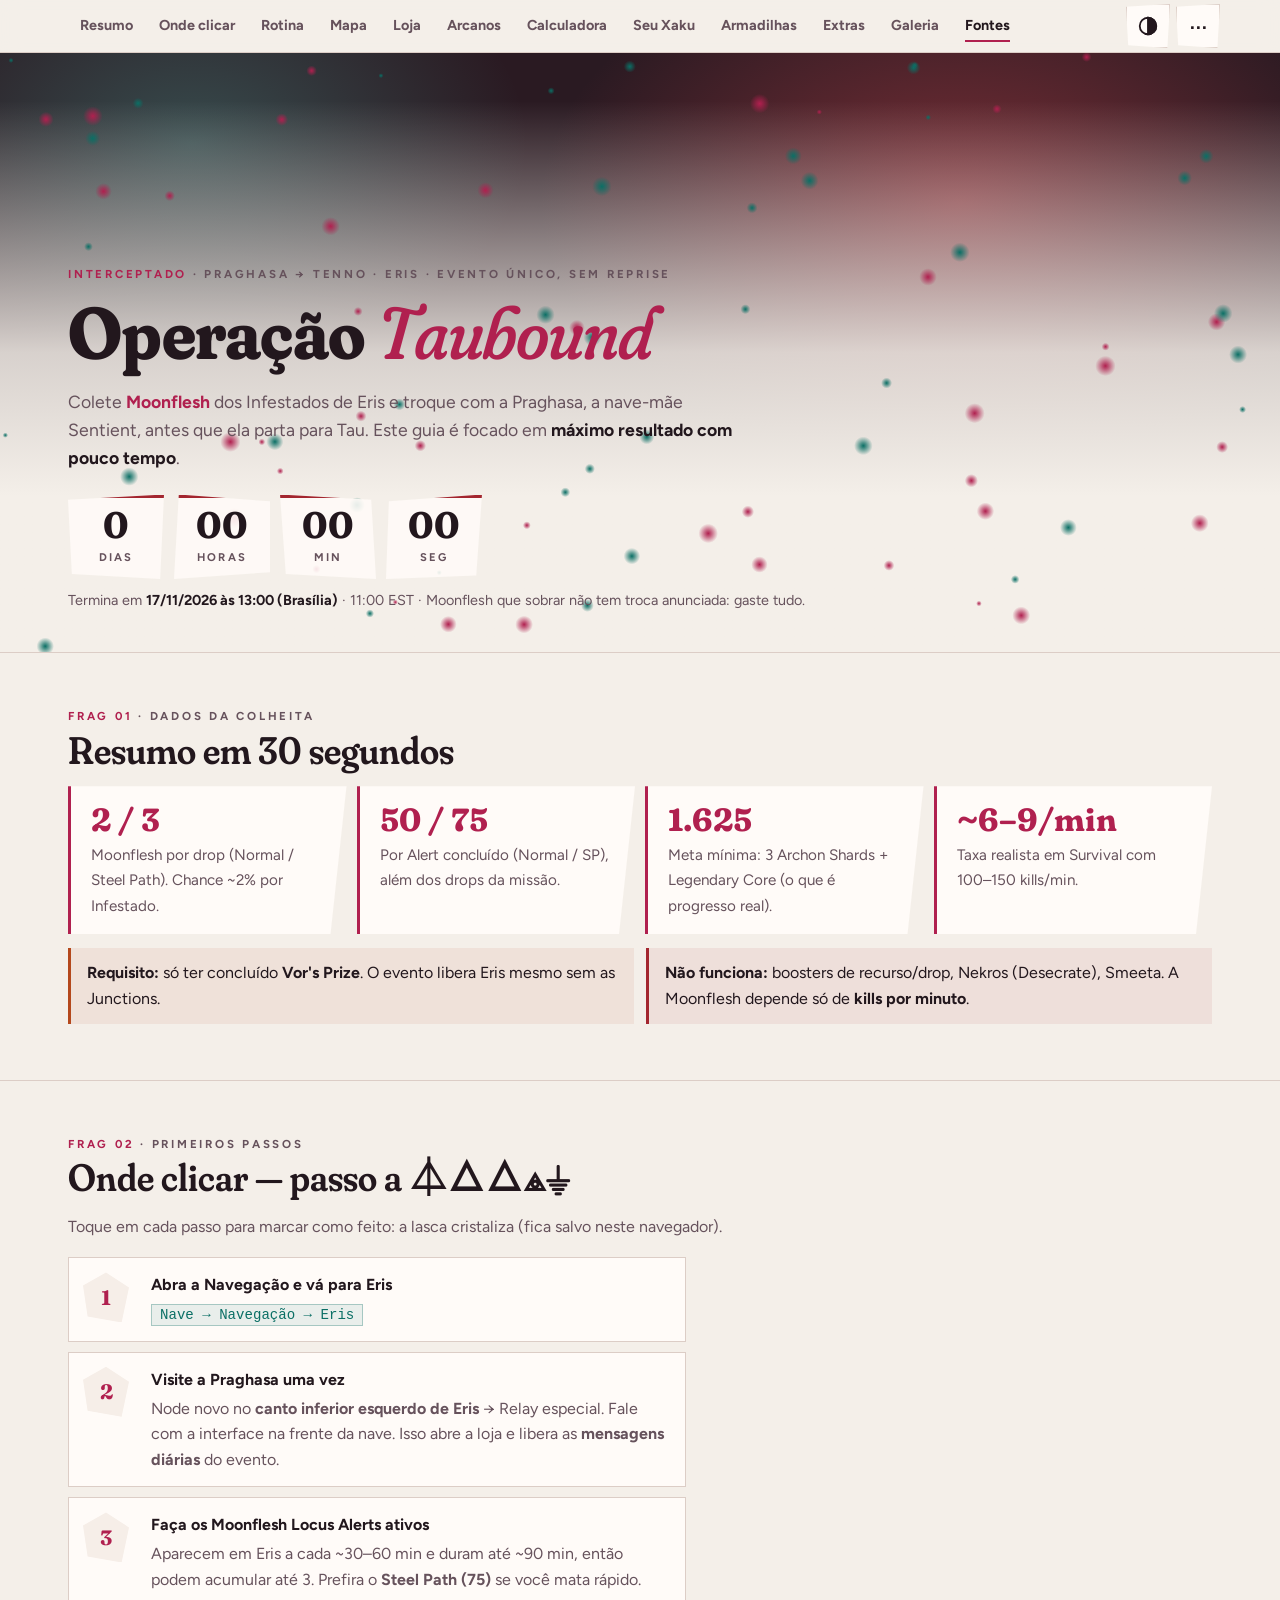
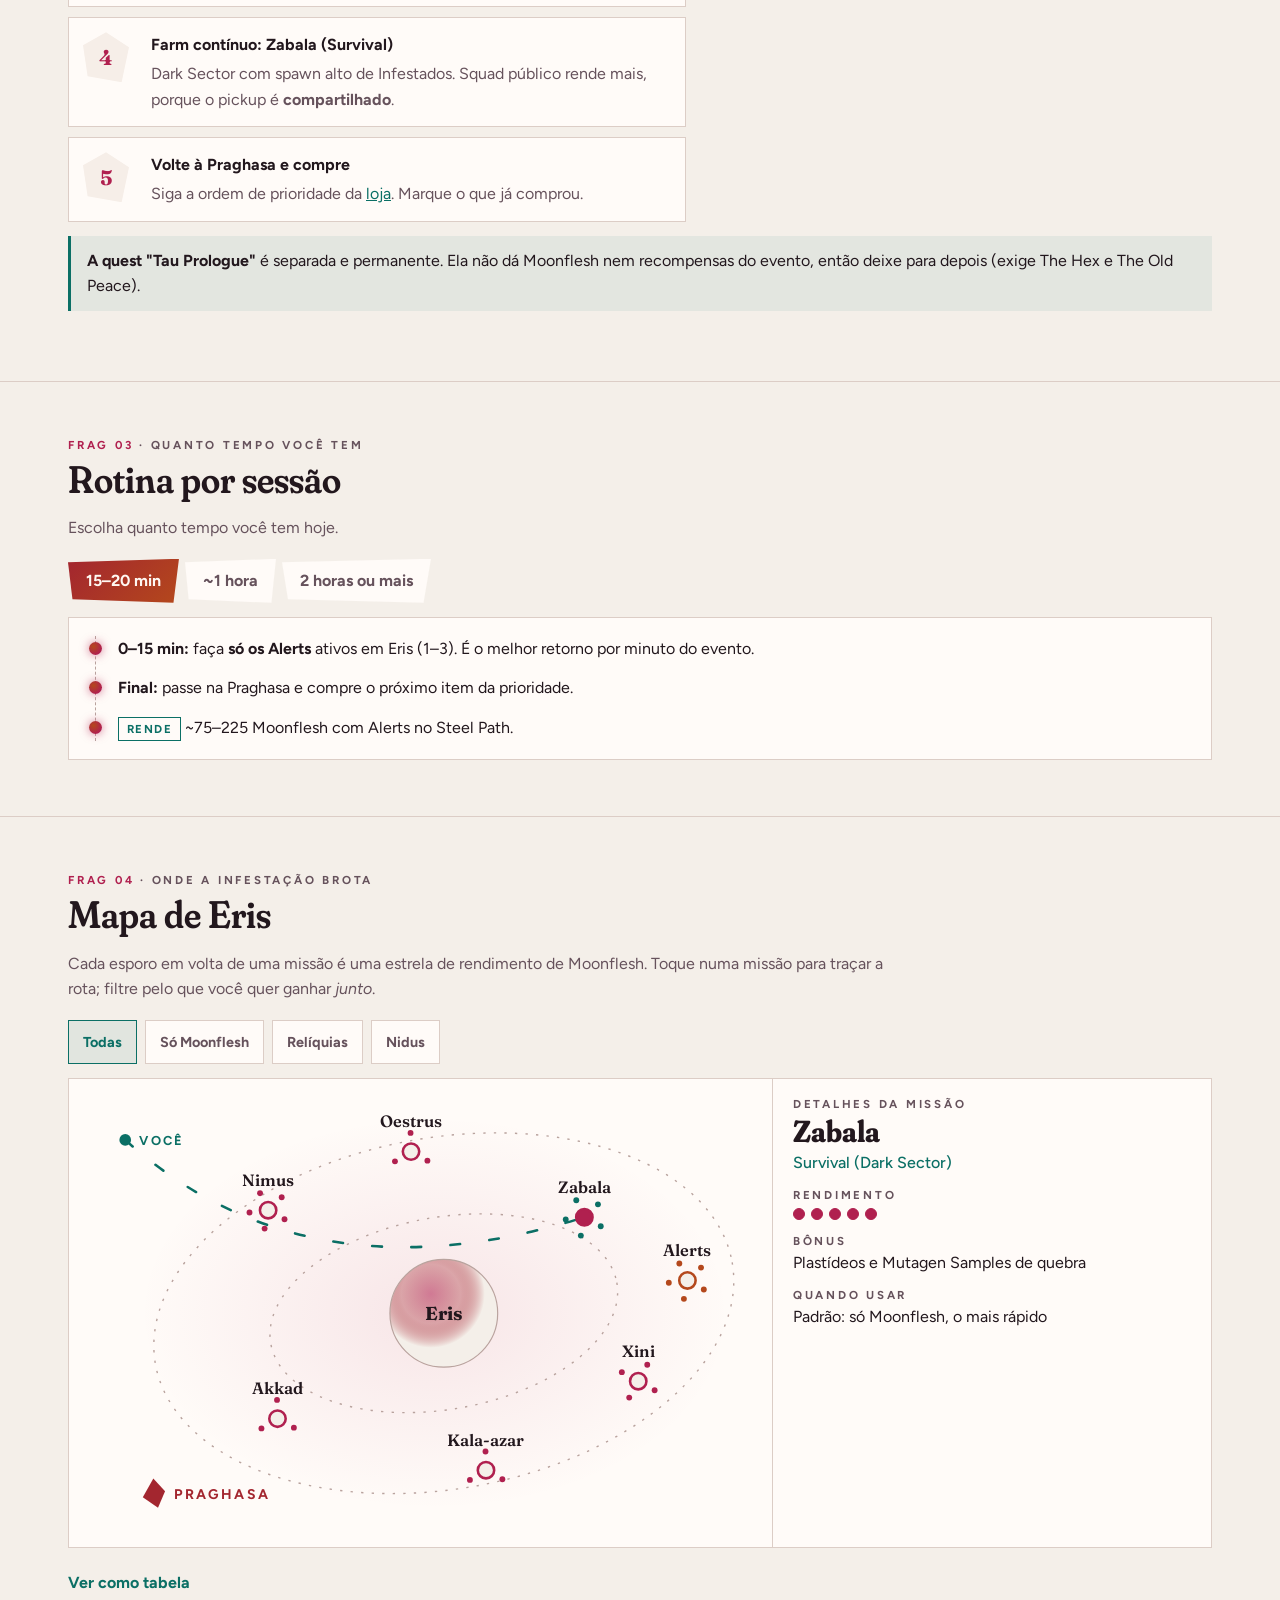
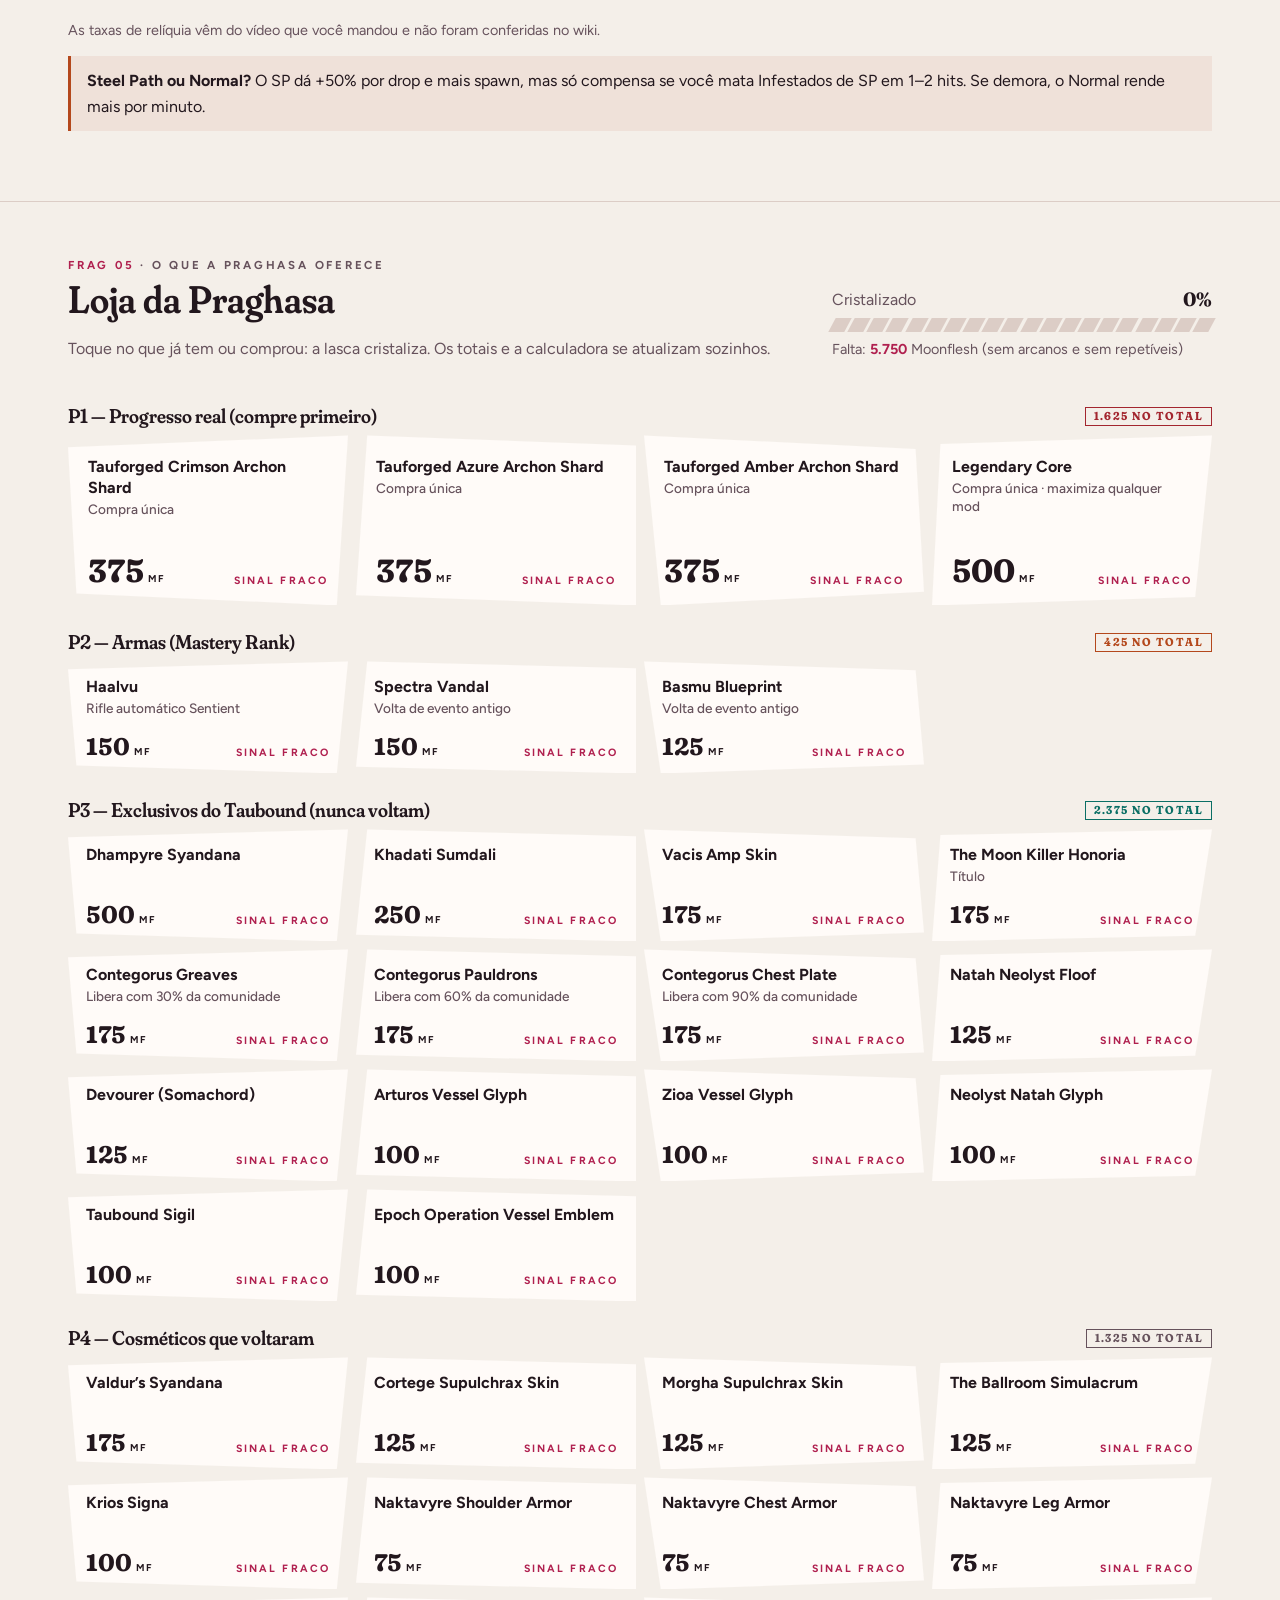
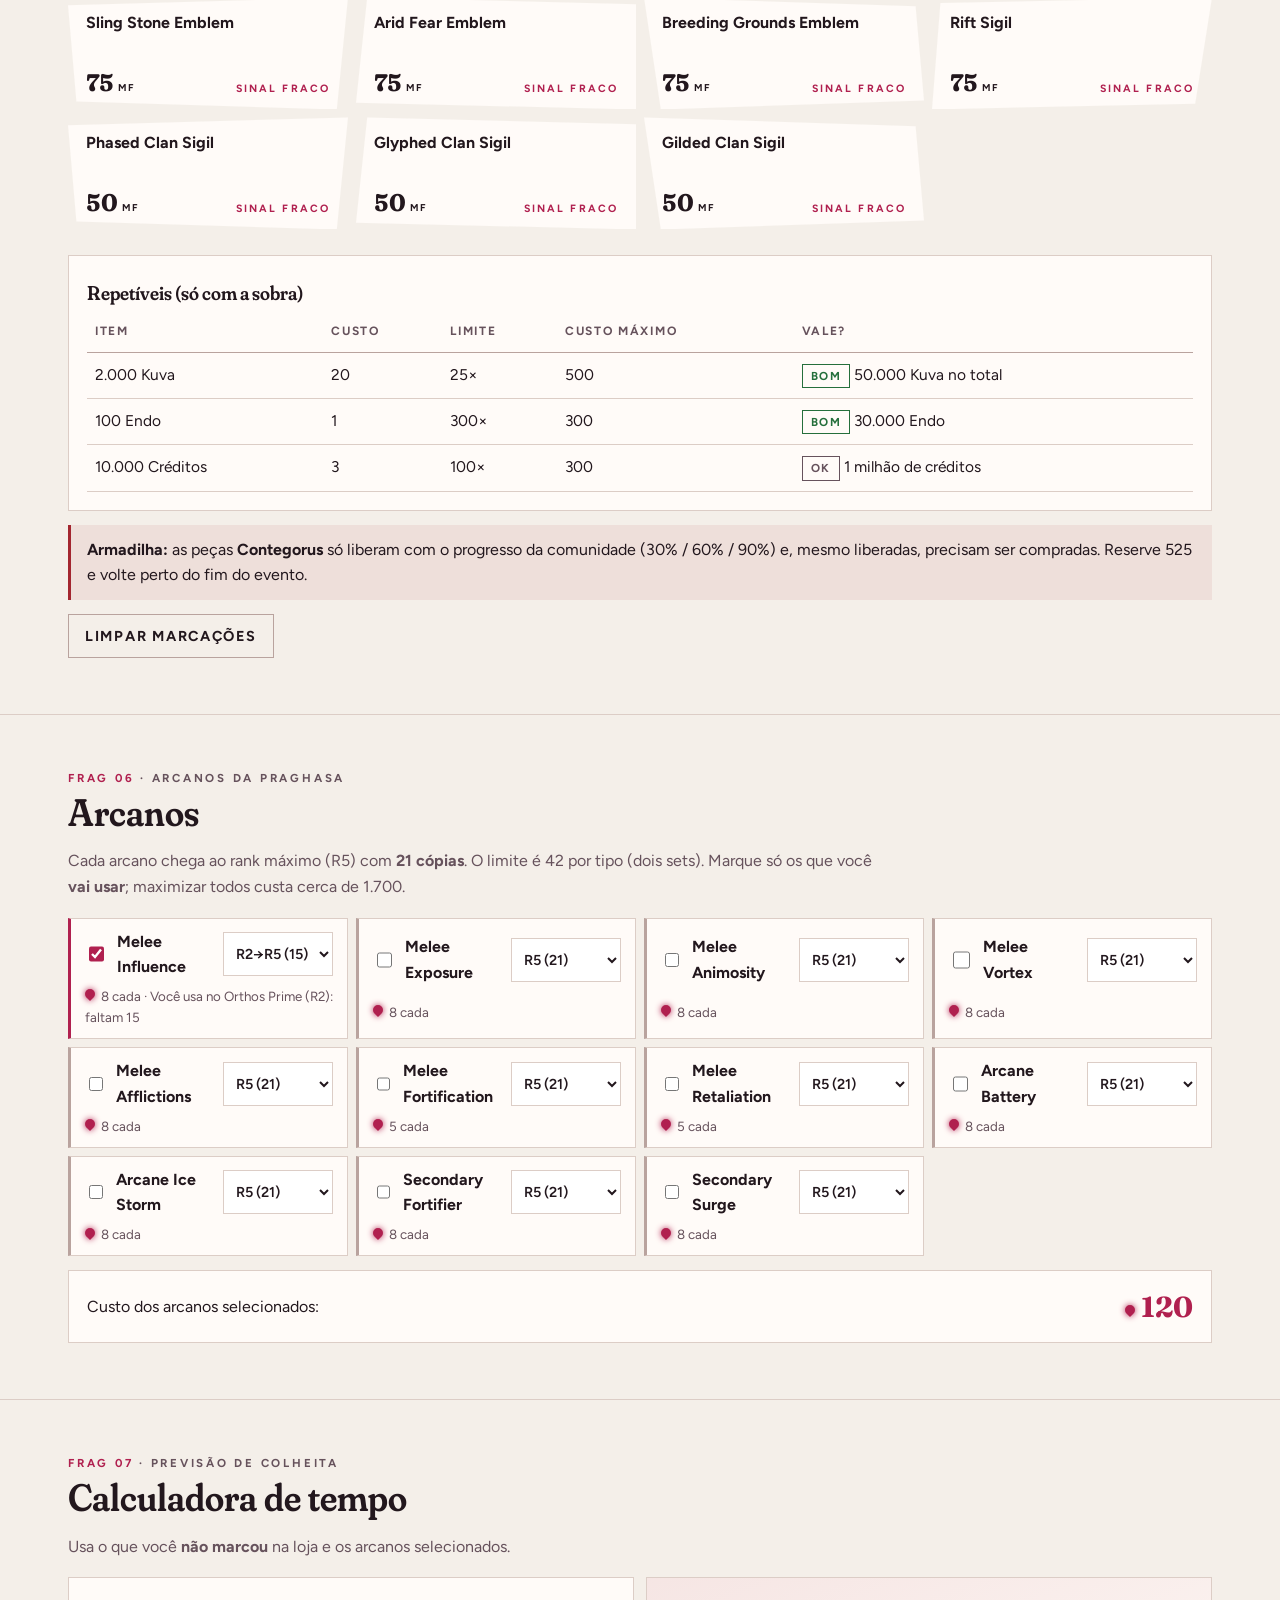
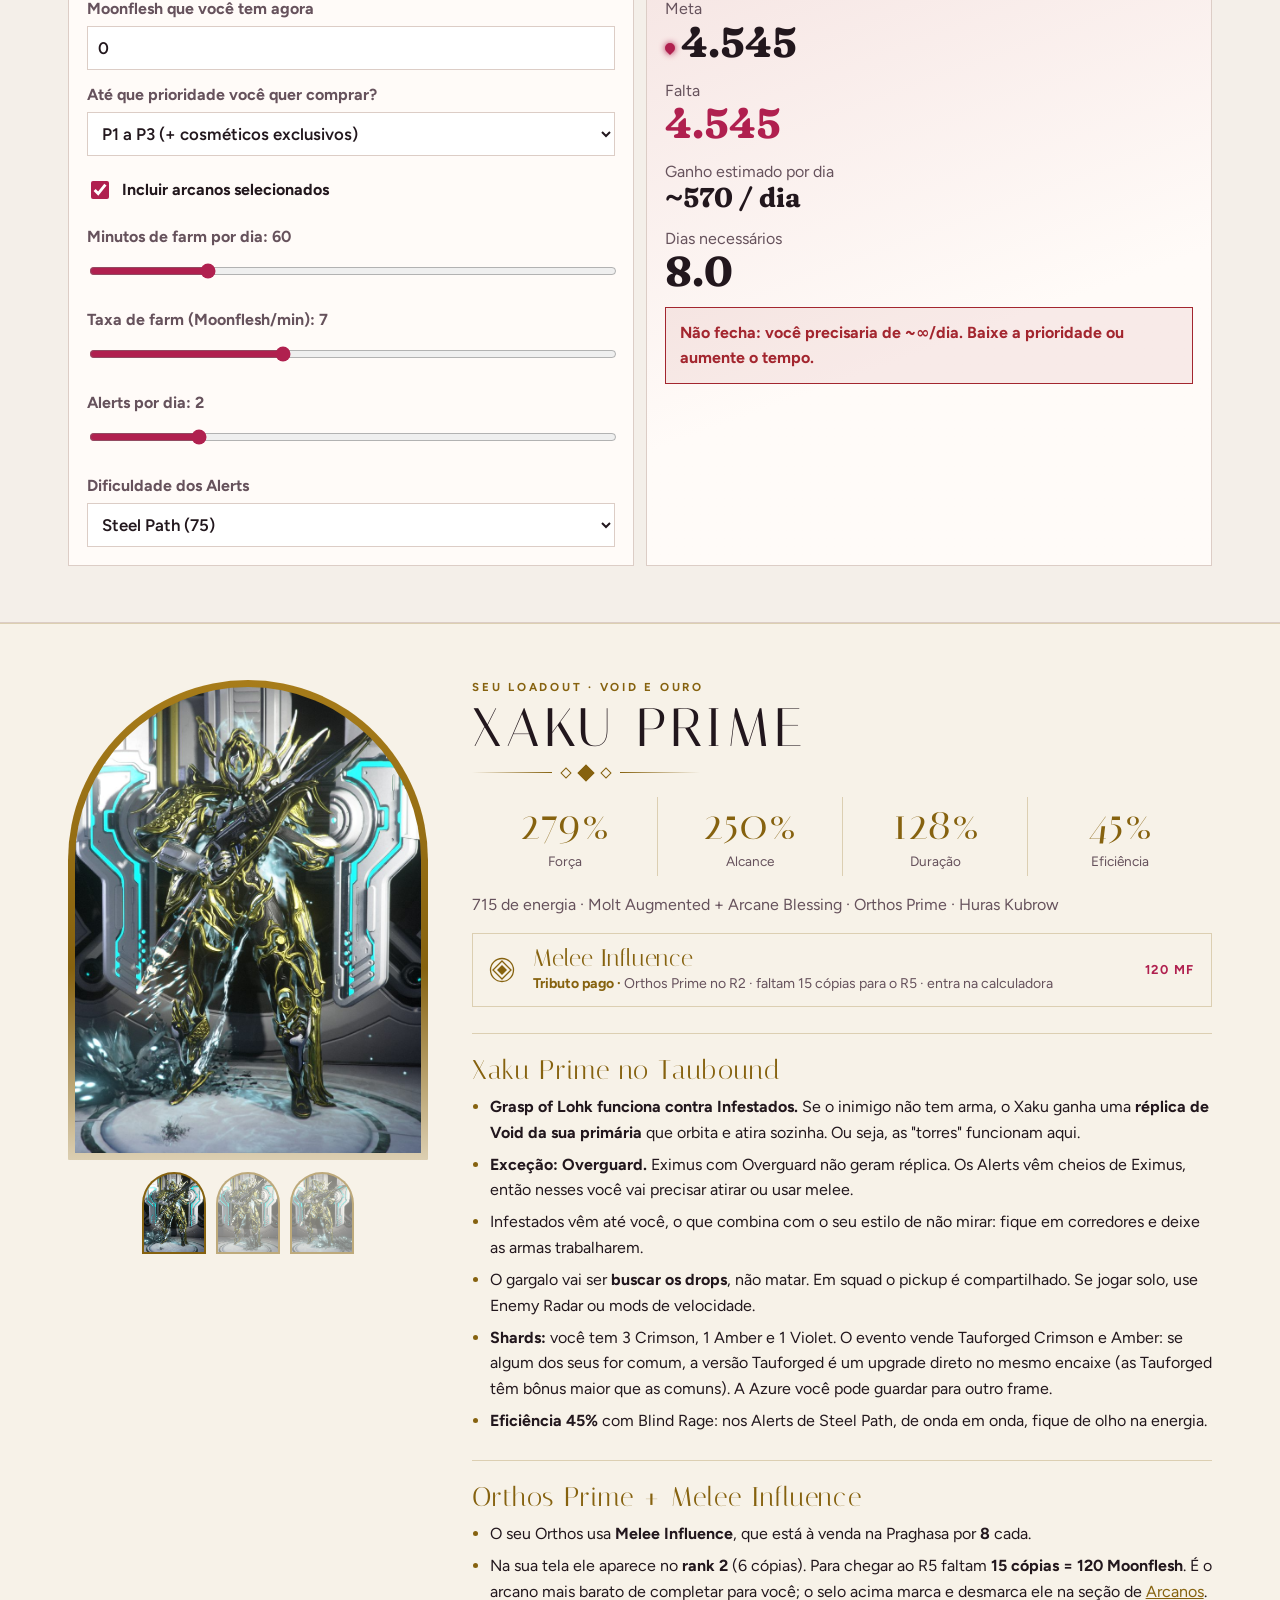
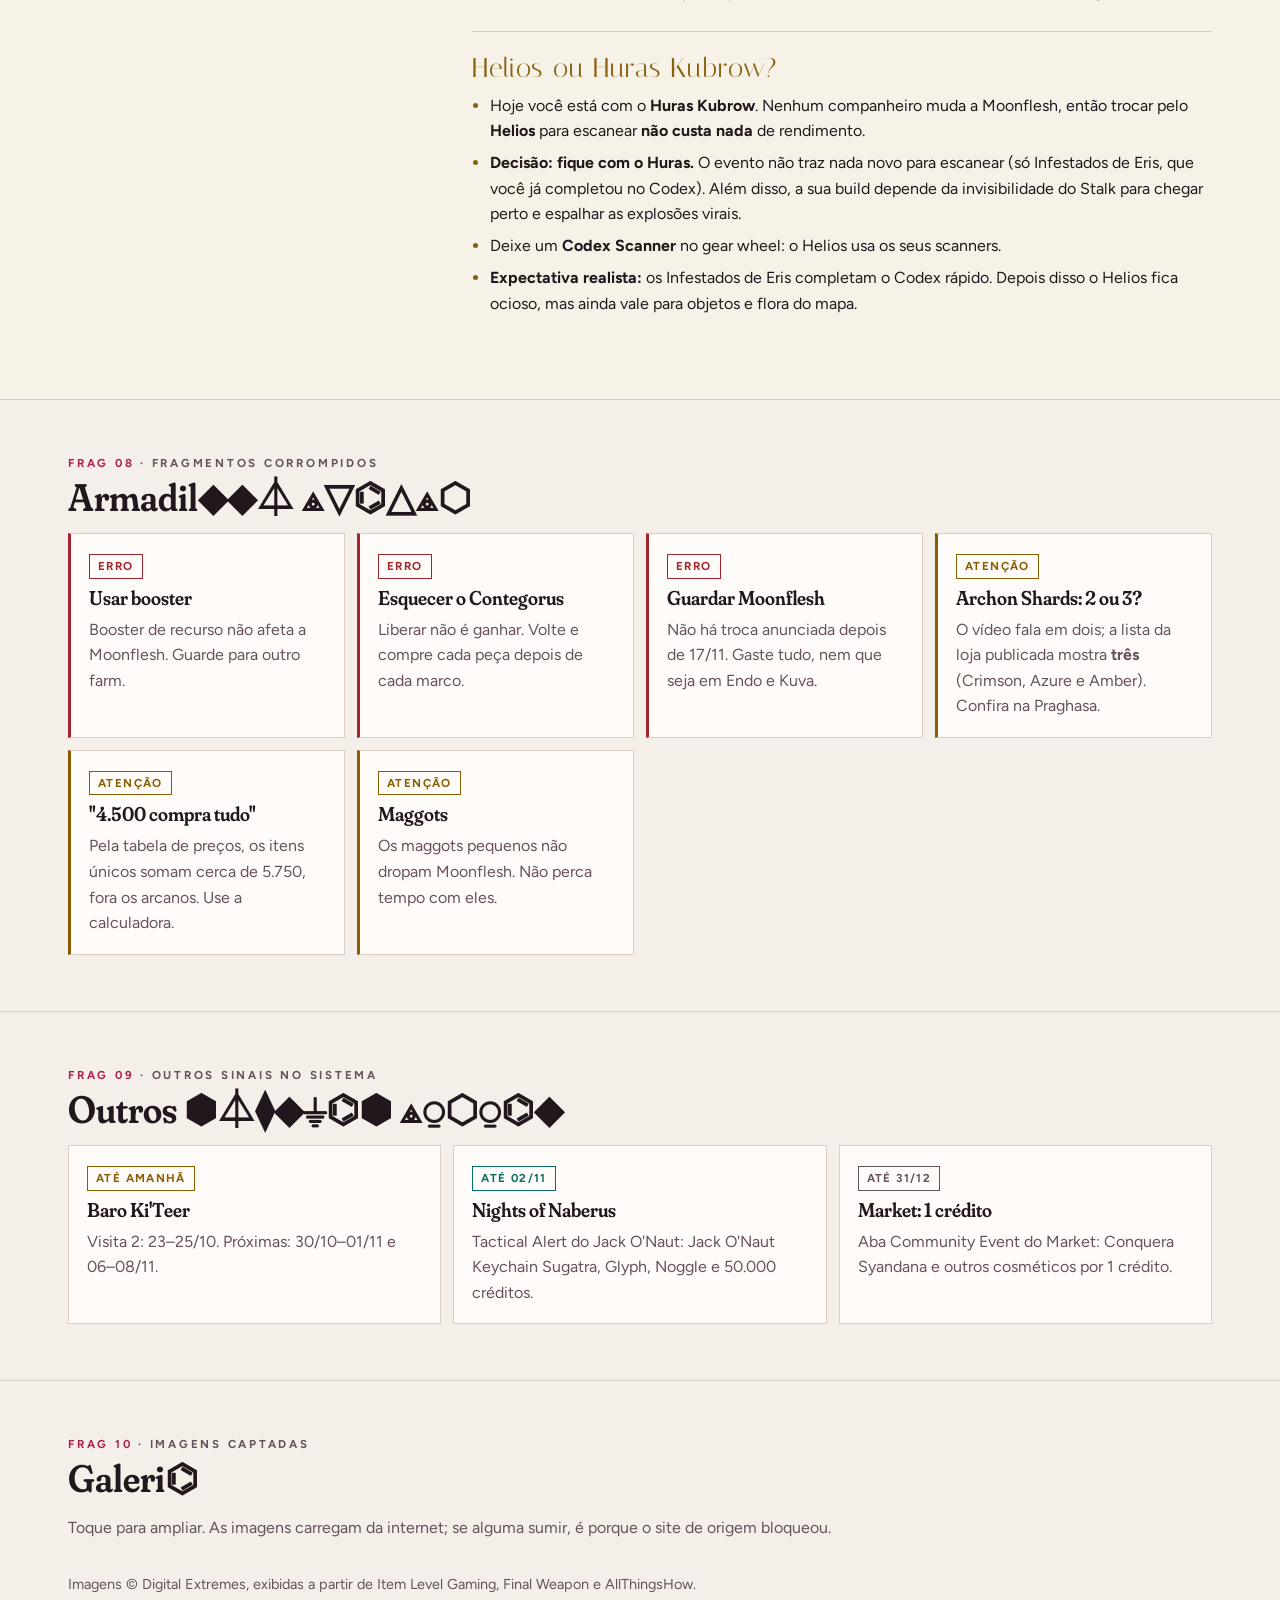
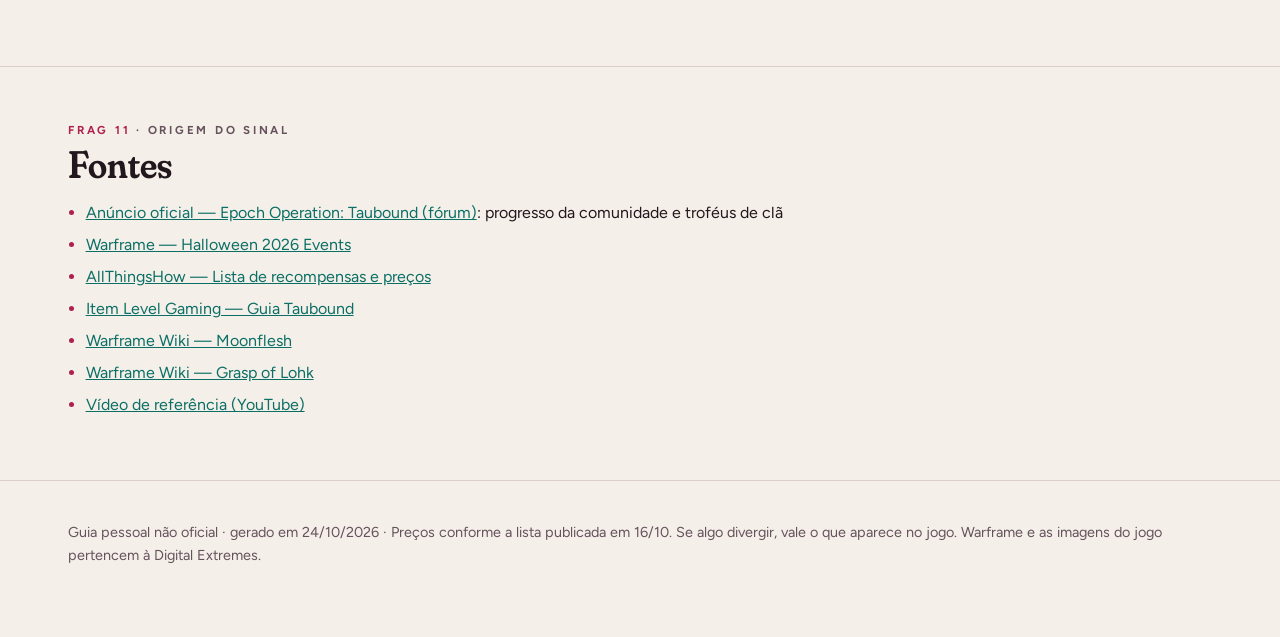
==== commit 9cf815cc: "Redesign the guide as "Sinal Interceptado" Rebuild the front-end from the approved concept board 6: " ====
--- a/index.html
+++ b/index.html
@@ -4,25 +4,25 @@
 <meta charset="utf-8">
 <meta name="viewport" content="width=device-width,initial-scale=1">
 <title>Taubound — Guia do Tenno</title>
-<meta name="description" content="Guia da Epoch Operation: Taubound (Warframe): onde clicar, melhores missões, loja da Praghasa com checklist e calculadora de Moonflesh.">
-<meta name="theme-color" content="#06080c">
+<meta name="description" content="Guia da Epoch Operation: Taubound (Warframe): onde clicar, mapa de Eris, loja da Praghasa com checklist e calculadora de Moonflesh.">
+<meta name="theme-color" content="#0b0a0f">
 <meta property="og:title" content="Taubound — Guia do Tenno">
-<meta property="og:description" content="Moonflesh, loja da Praghasa, checklist e calculadora. Evento único até 17/11.">
-<link rel="icon" href="data:image/svg+xml,%3Csvg xmlns='http://www.w3.org/2000/svg' viewBox='0 0 32 32'%3E%3Crect x='6' y='6' width='20' height='20' transform='rotate(45 16 16)' fill='%2306080c' stroke='%23d4b46a' stroke-width='2.5'/%3E%3Ccircle cx='16' cy='16' r='4' fill='%23e58a97'/%3E%3C/svg%3E">
-<script src="assets/js/theme-init.js"></script>
+<meta property="og:description" content="Moonflesh, mapa de Eris, loja da Praghasa, checklist e calculadora. Evento único até 17/11.">
+<link rel="icon" href="data:image/svg+xml,%3Csvg xmlns='http://www.w3.org/2000/svg' viewBox='0 0 32 32'%3E%3Cpath d='M16 2 L28 12 L22 30 L5 24 Z' fill='%230b0a0f' stroke='%23e0484f' stroke-width='2.2' stroke-linejoin='round'/%3E%3Ccircle cx='16' cy='17' r='4.2' fill='%23ff6f9a'/%3E%3Ccircle cx='23' cy='10' r='1.8' fill='%235fe0d0'/%3E%3C/svg%3E">
+<script src="assets/js/theme-init.js?v=2"></script>
 <link rel="preconnect" href="https://fonts.googleapis.com">
-<link href="https://fonts.googleapis.com/css2?family=Cinzel:wght@500;700&family=Rajdhani:wght@400;500;600;700&display=swap" rel="stylesheet">
-<link rel="stylesheet" href="assets/css/style.css">
+<link href="https://fonts.googleapis.com/css2?family=Fraunces:opsz,wght,SOFT,WONK@9..144,400..800,0..100,0..1&family=Figtree:wght@400;500;700&family=Italiana&display=swap" rel="stylesheet">
+<link rel="stylesheet" href="assets/css/style.css?v=2">
 </head>
 <body>
 
 <nav><div class="bar2"><div class="links" id="nav">
-  <a href="#resumo">Resumo</a><a href="#clicar">Onde clicar</a><a href="#rotina">Rotina</a><a href="#missoes">Missões</a>
-  <a href="#loja">Loja</a><a href="#arcanos">Arcanos</a><a href="#calc">Calculadora</a><a href="#xaku">Seu loadout</a>
+  <a href="#resumo">Resumo</a><a href="#clicar">Onde clicar</a><a href="#rotina">Rotina</a><a href="#missoes">Mapa</a>
+  <a href="#loja">Loja</a><a href="#arcanos">Arcanos</a><a href="#calc">Calculadora</a><a href="#xaku">Seu Xaku</a>
   <a href="#armadilhas">Armadilhas</a><a href="#extras">Extras</a><a href="#galeria">Galeria</a><a href="#fontes">Fontes</a>
   </div>
   <div class="acts">
-    <button class="iconbtn" id="themeBtn" type="button" aria-label="Alternar tema claro/escuro"><svg width="22" height="22" viewBox="0 0 24 24" fill="none" stroke="currentColor" stroke-width="2" aria-hidden="true"><circle cx="12" cy="12" r="9"/><path d="M12 3a9 9 0 0 1 0 18z" fill="currentColor"/></svg></button>
+    <button class="iconbtn" id="themeBtn" type="button" aria-label="Alternar tema: Eris infestada (escuro) ou Osso de Tau (claro)"><svg width="22" height="22" viewBox="0 0 24 24" fill="none" stroke="currentColor" stroke-width="2" aria-hidden="true"><circle cx="12" cy="12" r="9"/><path d="M12 3a9 9 0 0 1 0 18z" fill="currentColor"/></svg></button>
     <details class="more" id="more"><summary class="iconbtn" aria-label="Mais opções">⋯</summary>
       <div class="menu">
         <button type="button" id="btnExport">Exportar progresso (.json)</button>
@@ -36,11 +36,11 @@
 
 <header class="hero">
   <div class="hero-bg"><img src="https://static.allthings.how/wp-content/uploads/2026/10/warframe-operation-taubound-moonflesh-farming-and-reward-list-fe321c.png" alt="" onerror="this.remove()"></div>
-  <canvas class="particles" id="pt"></canvas>
+  <canvas class="particles" id="pt" aria-hidden="true"></canvas>
   <div class="wrap">
-    <div class="kicker">Epoch Operation · Evento único · Sem reprise</div>
-    <h1>Operação <span>Taubound</span></h1>
-    <p>Colete <b style="color:var(--flesh)">Moonflesh</b> dos Infestados de Eris e troque com a Praghasa, a nave-mãe Sentient, antes que ela parta para Tau. Este guia é focado em <b>máximo resultado com pouco tempo</b>.</p>
+    <div class="sig"><b>Interceptado</b> · Praghasa → Tenno · Eris · evento único, sem reprise</div>
+    <h1 data-decode>Operação <em>Taubound</em></h1>
+    <p>Colete <b class="mfw">Moonflesh</b> dos Infestados de Eris e troque com a Praghasa, a nave-mãe Sentient, antes que ela parta para Tau. Este guia é focado em <b>máximo resultado com pouco tempo</b>.</p>
     <div class="countdown" id="cd">
       <div class="cd"><b id="cdD">--</b><small>dias</small></div>
       <div class="cd"><b id="cdH">--</b><small>horas</small></div>
@@ -54,14 +54,15 @@
 <main>
 <!-- RESUMO -->
 <section id="resumo"><div class="wrap">
+  <div class="sig"><b>FRAG 01</b> · Dados da colheita</div>
   <h2>Resumo em 30 segundos</h2>
-  <div class="grid g4 reveal">
-    <div class="card corner stat"><b>2 / 3</b><span>Moonflesh por drop (Normal / Steel Path). Chance ~2% por Infestado.</span></div>
-    <div class="card corner stat"><b>50 / 75</b><span>Por Alert concluído (Normal / SP), além dos drops da missão.</span></div>
-    <div class="card corner stat"><b>1.625</b><span>Meta mínima: 3 Archon Shards + Legendary Core (o que é progresso real).</span></div>
-    <div class="card corner stat"><b>~6–9/min</b><span>Taxa realista em Survival com 100–150 kills/min.</span></div>
-  </div>
-  <div class="grid g2" style="margin-top:14px">
+  <div class="lasc reveal">
+    <div><b>2 / 3</b><span>Moonflesh por drop (Normal / Steel Path). Chance ~2% por Infestado.</span></div>
+    <div><b>50 / 75</b><span>Por Alert concluído (Normal / SP), além dos drops da missão.</span></div>
+    <div><b>1.625</b><span>Meta mínima: 3 Archon Shards + Legendary Core (o que é progresso real).</span></div>
+    <div><b>~6–9/min</b><span>Taxa realista em Survival com 100–150 kills/min.</span></div>
+  </div>
+  <div class="grid g2">
     <div class="callout gold"><b>Requisito:</b> só ter concluído <b>Vor's Prize</b>. O evento libera Eris mesmo sem as Junctions.</div>
     <div class="callout red"><b>Não funciona:</b> boosters de recurso/drop, Nekros (Desecrate), Smeeta. A Moonflesh depende só de <b>kills por minuto</b>.</div>
   </div>
@@ -69,8 +70,9 @@
 
 <!-- ONDE CLICAR -->
 <section id="clicar"><div class="wrap">
+  <div class="sig"><b>FRAG 02</b> · Primeiros passos</div>
   <h2>Onde clicar — passo a passo</h2>
-  <p class="lead">Clique em cada passo para marcar como feito (fica salvo neste navegador).</p>
+  <p class="lead">Toque em cada passo para marcar como feito: a lasca cristaliza (fica salvo neste navegador).</p>
   <div class="split">
     <div class="steps" id="steps">
       <div class="step" data-k="s1"><div class="n"></div><div><b>Abra a Navegação e vá para Eris</b><p><span class="path">Nave → Navegação → Eris</span></p></div></div>
@@ -79,13 +81,14 @@
       <div class="step" data-k="s4"><div class="n"></div><div><b>Farm contínuo: Zabala (Survival)</b><p>Dark Sector com spawn alto de Infestados. Squad público rende mais, porque o pickup é <b>compartilhado</b>.</p></div></div>
       <div class="step" data-k="s5"><div class="n"></div><div><b>Volte à Praghasa e compre</b><p>Siga a ordem de prioridade da <a href="#loja">loja</a>. Marque o que já comprou.</p></div></div>
     </div>
-    <figure class="reveal"><img src="https://itemlevel.net/wp-content/uploads/2026/10/epoch-operation-taubound-praghasa.png" alt="Praghasa" loading="lazy" onerror="this.closest('figure').remove()"><figcaption>Praghasa e o medidor de progresso da comunidade · imagem: Digital Extremes via Item Level Gaming</figcaption></figure>
-  </div>
-  <div class="callout" style="margin-top:16px"><b>A quest "Tau Prologue"</b> é separada e permanente. Ela não dá Moonflesh nem recompensas do evento, então deixe para depois (exige The Hex e The Old Peace).</div>
+    <figure class="shot reveal"><img src="https://itemlevel.net/wp-content/uploads/2026/10/epoch-operation-taubound-praghasa.png" alt="Praghasa" loading="lazy" onerror="this.closest('figure').remove()"><figcaption>Praghasa e o medidor de progresso da comunidade · imagem: Digital Extremes via Item Level Gaming</figcaption></figure>
+  </div>
+  <div class="callout"><b>A quest "Tau Prologue"</b> é separada e permanente. Ela não dá Moonflesh nem recompensas do evento, então deixe para depois (exige The Hex e The Old Peace).</div>
 </div></section>
 
 <!-- ROTINA -->
 <section id="rotina"><div class="wrap">
+  <div class="sig"><b>FRAG 03</b> · Quanto tempo você tem</div>
   <h2>Rotina por sessão</h2>
   <p class="lead">Escolha quanto tempo você tem hoje.</p>
   <div class="tabs" data-tabs="rot">
@@ -113,27 +116,39 @@
 
 <!-- MISSOES -->
 <section id="missoes"><div class="wrap">
-  <h2>Missões em Eris</h2>
-  <p class="lead">Ranking por objetivo. Filtre pelo que você quer ganhar <i>junto</i> com a Moonflesh.</p>
+  <div class="sig"><b>FRAG 04</b> · Onde a Infestação brota</div>
+  <h2>Mapa de Eris</h2>
+  <p class="lead">Cada esporo em volta de uma missão é uma estrela de rendimento de Moonflesh. Toque numa missão para traçar a rota; filtre pelo que você quer ganhar <i>junto</i>.</p>
   <div class="filters" id="mfilters">
     <button class="chip on" data-f="all">Todas</button><button class="chip" data-f="mf">Só Moonflesh</button><button class="chip" data-f="relic">Relíquias</button><button class="chip" data-f="nidus">Nidus</button>
   </div>
-  <div class="scroll"><table class="tbl" id="mtable">
-    <thead><tr><th>Node</th><th>Tipo</th><th>Moonflesh</th><th>Bônus</th><th>Quando usar</th></tr></thead>
-    <tbody></tbody>
-  </table></div>
-  <p style="color:var(--muted);font-size:.9rem;margin-top:10px">As taxas de relíquia vêm do vídeo que você mandou e não foram conferidas no wiki.</p>
+  <div class="mapx reveal">
+    <div class="map" id="emap"></div>
+    <aside class="mp" id="emapPanel" aria-live="polite">
+      <div class="sig">Detalhes da missão</div><h3></h3><div class="ty"></div>
+      <div class="sig">Rendimento</div><div class="yd"></div>
+      <dl><div><dt class="sig">Bônus</dt><dd data-f="bonus"></dd></div><div><dt class="sig">Quando usar</dt><dd data-f="when"></dd></div></dl>
+    </aside>
+  </div>
+  <details class="tbl-wrap"><summary>Ver como tabela</summary>
+    <div class="scroll"><table class="tbl" id="mtable">
+      <thead><tr><th>Node</th><th>Tipo</th><th>Moonflesh</th><th>Bônus</th><th>Quando usar</th></tr></thead>
+      <tbody></tbody>
+    </table></div>
+  </details>
+  <p class="small muted">As taxas de relíquia vêm do vídeo que você mandou e não foram conferidas no wiki.</p>
   <div class="callout gold"><b>Steel Path ou Normal?</b> O SP dá +50% por drop e mais spawn, mas só compensa se você mata Infestados de SP em 1–2 hits. Se demora, o Normal rende mais por minuto.</div>
 </div></section>
 
 <!-- LOJA -->
 <section id="loja"><div class="wrap">
+  <div class="sig"><b>FRAG 05</b> · O que a Praghasa oferece</div>
   <div class="shop-head">
-    <div><h2>Loja da Praghasa</h2><p class="lead">Clique para marcar o que já tem ou comprou. Os totais e a calculadora se atualizam sozinhos.</p></div>
-    <div style="min-width:260px">
-      <div style="display:flex;justify-content:space-between"><span style="color:var(--muted)">Concluído</span><b id="shopPct">0%</b></div>
-      <div class="bar"><i id="shopBar"></i></div>
-      <div style="color:var(--muted);font-size:.9rem;margin-top:4px">Falta: <b id="shopLeft" style="color:var(--flesh)">0</b> Moonflesh (sem arcanos e sem repetíveis)</div>
+    <div><h2>Loja da Praghasa</h2><p class="lead">Toque no que já tem ou comprou: a lasca cristaliza. Os totais e a calculadora se atualizam sozinhos.</p></div>
+    <div class="shop-meter">
+      <div class="row"><span class="muted">Cristalizado</span><b id="shopPct">0%</b></div>
+      <div class="fac" id="shopFac" aria-hidden="true"></div>
+      <div class="small muted">Falta: <b id="shopLeft" class="mfw">0</b> Moonflesh (sem arcanos e sem repetíveis)</div>
     </div>
   </div>
   <div id="shop"></div>
@@ -149,58 +164,74 @@
     </table></div>
   </div>
   <div class="callout red"><b>Armadilha:</b> as peças <b>Contegorus</b> só liberam com o progresso da comunidade (30% / 60% / 90%) e, mesmo liberadas, precisam ser compradas. Reserve 525 e volte perto do fim do evento.</div>
-  <div style="display:flex;gap:8px;flex-wrap:wrap"><button class="btn" id="resetShop">Limpar marcações</button></div>
+  <div class="btns"><button class="btn" id="resetShop" type="button">Limpar marcações</button></div>
 </div></section>
 
 <!-- ARCANOS -->
 <section id="arcanos"><div class="wrap">
+  <div class="sig"><b>FRAG 06</b> · Arcanos da Praghasa</div>
   <h2>Arcanos</h2>
   <p class="lead">Cada arcano chega ao rank máximo (R5) com <b>21 cópias</b>. O limite é 42 por tipo (dois sets). Marque só os que você <b>vai usar</b>; maximizar todos custa cerca de 1.700.</p>
-  <div class="items" id="arcs"></div>
-  <div class="card" style="margin-top:14px;display:flex;justify-content:space-between;align-items:center;flex-wrap:wrap;gap:10px">
-    <span>Custo dos arcanos selecionados:</span><b style="font:700 1.6rem Cinzel;color:var(--flesh)"><span class="mf"></span><span id="arcTotal">0</span></b>
+  <div class="items arcs" id="arcs"></div>
+  <div class="card total-row">
+    <span>Custo dos arcanos selecionados:</span><b class="big-mf"><span class="mf"></span><span id="arcTotal">0</span></b>
   </div>
 </div></section>
 
 <!-- CALC -->
 <section id="calc"><div class="wrap">
+  <div class="sig"><b>FRAG 07</b> · Previsão de colheita</div>
   <h2>Calculadora de tempo</h2>
   <p class="lead">Usa o que você <b>não marcou</b> na loja e os arcanos selecionados.</p>
   <div class="grid g2">
     <div class="card calc">
-      <label>Moonflesh que você tem agora</label><input type="number" id="cHave" min="0" value="0">
-      <label>Até que prioridade você quer comprar?</label>
+      <label for="cHave">Moonflesh que você tem agora</label><input type="number" id="cHave" min="0" value="0">
+      <label for="cTier">Até que prioridade você quer comprar?</label>
       <select id="cTier">
         <option value="1">P1 — só progresso (Shards + Core)</option>
         <option value="2">P1 + P2 (armas para MR)</option>
         <option value="3" selected>P1 a P3 (+ cosméticos exclusivos)</option>
         <option value="4">Tudo (inclui cosméticos que voltaram)</option>
       </select>
-      <label><input type="checkbox" id="cArc" checked style="accent-color:var(--void)"> Incluir arcanos selecionados</label>
-      <label>Minutos de farm por dia: <b id="cMinV">60</b></label><input type="range" id="cMin" min="10" max="240" step="5" value="60">
-      <label>Taxa de farm (Moonflesh/min): <b id="cRateV">7</b></label><input type="range" id="cRate" min="3" max="14" step="0.5" value="7">
-      <label>Alerts por dia: <b id="cAlV">2</b></label><input type="range" id="cAl" min="0" max="10" step="1" value="2">
-      <label>Dificuldade dos Alerts</label>
+      <label class="check"><input type="checkbox" id="cArc" checked> Incluir arcanos selecionados</label>
+      <label for="cMin">Minutos de farm por dia: <b id="cMinV">60</b></label><input type="range" id="cMin" min="10" max="240" step="5" value="60">
+      <label for="cRate">Taxa de farm (Moonflesh/min): <b id="cRateV">7</b></label><input type="range" id="cRate" min="3" max="14" step="0.5" value="7">
+      <label for="cAl">Alerts por dia: <b id="cAlV">2</b></label><input type="range" id="cAl" min="0" max="10" step="1" value="2">
+      <label for="cSp">Dificuldade dos Alerts</label>
       <select id="cSp"><option value="75" selected>Steel Path (75)</option><option value="50">Normal (50)</option></select>
     </div>
-    <div class="card corner out">
-      <div><span style="color:var(--muted)">Meta</span><div class="big"><span class="mf"></span><span id="oGoal">0</span></div></div>
-      <div><span style="color:var(--muted)">Falta</span><div class="big" style="color:var(--flesh)" id="oLeft">0</div></div>
-      <div><span style="color:var(--muted)">Ganho estimado por dia</span><div class="big" style="font-size:1.6rem" id="oDay">0</div></div>
-      <div><span style="color:var(--muted)">Dias necessários</span><div class="big" id="oDays">0</div></div>
+    <div class="card out">
+      <div><span class="muted">Meta</span><div class="big"><span class="mf"></span><span id="oGoal">0</span></div></div>
+      <div><span class="muted">Falta</span><div class="big mfw" id="oLeft">0</div></div>
+      <div><span class="muted">Ganho estimado por dia</span><div class="big mid" id="oDay">0</div></div>
+      <div><span class="muted">Dias necessários</span><div class="big" id="oDays">0</div></div>
       <div class="verdict" id="oVerdict">—</div>
     </div>
   </div>
 </div></section>
 
-<!-- XAKU -->
-<section id="xaku"><div class="wrap">
-  <h2>Seu loadout: Xaku Prime · Orthos Prime · Companheiro</h2>
-  <div class="split">
+<!-- XAKU: modo Orokin -->
+<section id="xaku" class="ok"><div class="wrap">
+  <div class="okg">
+    <div class="xaku-show" id="xshow">
+      <figure class="xmain arch"><img src="img/xaku1.jpg" alt="Seu Xaku Prime" id="xbig" onerror="this.closest('.xaku-show').remove()"></figure>
+      <div class="xthumbs">
+        <img src="img/xaku1.jpg" class="on" alt="Foto 1 do Xaku Prime"><img src="img/xaku2.jpg" alt="Foto 2 do Xaku Prime"><img src="img/xaku3.jpg" alt="Foto 3 do Xaku Prime">
+      </div>
+    </div>
     <div>
-      <div class="card corner">
+      <div class="sig">Seu loadout · Void e ouro</div>
+      <h2>Xaku Prime</h2>
+      <div class="orn" aria-hidden="true"><i></i><i></i><i></i></div>
+      <div class="bld">
+        <div><b>279%</b><span>Força</span></div><div><b>250%</b><span>Alcance</span></div><div><b>128%</b><span>Duração</span></div><div><b>45%</b><span>Eficiência</span></div>
+      </div>
+      <p class="muted">715 de energia · Molt Augmented + Arcane Blessing · Orthos Prime · Huras Kubrow</p>
+      <button class="trib" type="button" id="miTrib" aria-pressed="false"><svg class="glyph" viewBox="0 0 26 26" aria-hidden="true"><circle cx="13" cy="13" r="11.5"/><path d="M13 4 L22 13 L13 22 L4 13 Z"/><path class="fill" d="M13 8 L18 13 L13 18 L8 13 Z"/></svg>
+        <span><span class="nm">Melee Influence</span><span class="nt">Orthos Prime no R2 · faltam 15 cópias para o R5 · entra na calculadora</span></span><span class="cs">120 MF</span></button>
+
+      <div class="chap">
         <h3>Xaku Prime no Taubound</h3>
-        <p style="color:var(--muted);margin:.2em 0 .6em">Sua build: Força 279% · Alcance 250% · Duração 128% · Eficiência 45% · 715 de energia · Molt Augmented + Arcane Blessing.</p>
         <ul class="clean">
           <li><b>Grasp of Lohk funciona contra Infestados.</b> Se o inimigo não tem arma, o Xaku ganha uma <b>réplica de Void da sua primária</b> que orbita e atira sozinha. Ou seja, as "torres" funcionam aqui.</li>
           <li><b>Exceção: Overguard.</b> Eximus com Overguard não geram réplica. Os Alerts vêm cheios de Eximus, então nesses você vai precisar atirar ou usar melee.</li>
@@ -210,14 +241,14 @@
           <li><b>Eficiência 45%</b> com Blind Rage: nos Alerts de Steel Path, de onda em onda, fique de olho na energia.</li>
         </ul>
       </div>
-      <div class="card corner" style="margin-top:14px">
+      <div class="chap">
         <h3>Orthos Prime + Melee Influence</h3>
         <ul class="clean">
           <li>O seu Orthos usa <b>Melee Influence</b>, que está à venda na Praghasa por <b>8</b> cada.</li>
-          <li>Na sua tela ele aparece no <b>rank 2</b> (6 cópias). Para chegar ao R5 faltam <b>15 cópias = 120 Moonflesh</b>. É o arcano mais barato de completar para você; já deixei marcado na seção de <a href="#arcanos">Arcanos</a>.</li>
+          <li>Na sua tela ele aparece no <b>rank 2</b> (6 cópias). Para chegar ao R5 faltam <b>15 cópias = 120 Moonflesh</b>. É o arcano mais barato de completar para você; o selo acima marca e desmarca ele na seção de <a href="#arcanos">Arcanos</a>.</li>
         </ul>
       </div>
-      <div class="card corner" style="margin-top:14px">
+      <div class="chap">
         <h3>Helios ou Huras Kubrow?</h3>
         <ul class="clean">
           <li>Hoje você está com o <b>Huras Kubrow</b>. Nenhum companheiro muda a Moonflesh, então trocar pelo <b>Helios</b> para escanear <b>não custa nada</b> de rendimento.</li>
@@ -227,42 +258,39 @@
         </ul>
       </div>
     </div>
-    <div class="reveal xaku-show" id="xshow">
-      <figure class="xmain"><img src="img/xaku1.jpg" alt="Seu Xaku Prime" id="xbig" onerror="this.closest('.xaku-show').remove()"><figcaption>Seu Xaku Prime · Void e ouro</figcaption></figure>
-      <div class="xthumbs">
-        <img src="img/xaku1.jpg" class="on" alt=""><img src="img/xaku2.jpg" alt=""><img src="img/xaku3.jpg" alt="">
-      </div>
-    </div>
   </div>
 </div></section>
 
 <!-- ARMADILHAS -->
 <section id="armadilhas"><div class="wrap">
+  <div class="sig"><b>FRAG 08</b> · Fragmentos corrompidos</div>
   <h2>Armadilhas comuns</h2>
   <div class="grid g3 reveal">
-    <div class="card"><span class="tag t-sent">Erro</span><h3 style="margin-top:8px">Usar booster</h3><p style="color:var(--muted);margin:0">Booster de recurso não afeta a Moonflesh. Guarde para outro farm.</p></div>
-    <div class="card"><span class="tag t-sent">Erro</span><h3 style="margin-top:8px">Esquecer o Contegorus</h3><p style="color:var(--muted);margin:0">Liberar não é ganhar. Volte e compre cada peça depois de cada marco.</p></div>
-    <div class="card"><span class="tag t-sent">Erro</span><h3 style="margin-top:8px">Guardar Moonflesh</h3><p style="color:var(--muted);margin:0">Não há troca anunciada depois de 17/11. Gaste tudo, nem que seja em Endo e Kuva.</p></div>
-    <div class="card"><span class="tag t-warn">Atenção</span><h3 style="margin-top:8px">Archon Shards: 2 ou 3?</h3><p style="color:var(--muted);margin:0">O vídeo fala em dois; a lista da loja publicada mostra <b>três</b> (Crimson, Azure e Amber). Confira na Praghasa.</p></div>
-    <div class="card"><span class="tag t-warn">Atenção</span><h3 style="margin-top:8px">"4.500 compra tudo"</h3><p style="color:var(--muted);margin:0">Pela tabela de preços, os itens únicos somam cerca de 5.750, fora os arcanos. Use a calculadora.</p></div>
-    <div class="card"><span class="tag t-warn">Atenção</span><h3 style="margin-top:8px">Maggots</h3><p style="color:var(--muted);margin:0">Os maggots pequenos não dropam Moonflesh. Não perca tempo com eles.</p></div>
+    <div class="card trap"><span class="tag t-sent">Erro</span><h3>Usar booster</h3><p>Booster de recurso não afeta a Moonflesh. Guarde para outro farm.</p></div>
+    <div class="card trap"><span class="tag t-sent">Erro</span><h3>Esquecer o Contegorus</h3><p>Liberar não é ganhar. Volte e compre cada peça depois de cada marco.</p></div>
+    <div class="card trap"><span class="tag t-sent">Erro</span><h3>Guardar Moonflesh</h3><p>Não há troca anunciada depois de 17/11. Gaste tudo, nem que seja em Endo e Kuva.</p></div>
+    <div class="card trap warn"><span class="tag t-warn">Atenção</span><h3>Archon Shards: 2 ou 3?</h3><p>O vídeo fala em dois; a lista da loja publicada mostra <b>três</b> (Crimson, Azure e Amber). Confira na Praghasa.</p></div>
+    <div class="card trap warn"><span class="tag t-warn">Atenção</span><h3>"4.500 compra tudo"</h3><p>Pela tabela de preços, os itens únicos somam cerca de 5.750, fora os arcanos. Use a calculadora.</p></div>
+    <div class="card trap warn"><span class="tag t-warn">Atenção</span><h3>Maggots</h3><p>Os maggots pequenos não dropam Moonflesh. Não perca tempo com eles.</p></div>
   </div>
 </div></section>
 
 <!-- EXTRAS -->
 <section id="extras"><div class="wrap">
+  <div class="sig"><b>FRAG 09</b> · Outros sinais no sistema</div>
   <h2>Outros eventos ativos</h2>
   <div class="grid g3">
-    <div class="card corner"><span class="tag t-warn">Até amanhã</span><h3 style="margin-top:8px">Baro Ki'Teer</h3><p style="color:var(--muted);margin:0">Visita 2: 23–25/10. Próximas: 30/10–01/11 e 06–08/11.</p></div>
-    <div class="card corner"><span class="tag t-void">Até 02/11</span><h3 style="margin-top:8px">Nights of Naberus</h3><p style="color:var(--muted);margin:0">Tactical Alert do Jack O'Naut: Jack O'Naut Keychain Sugatra, Glyph, Noggle e 50.000 créditos.</p></div>
-    <div class="card corner"><span class="tag t-mut">Até 31/12</span><h3 style="margin-top:8px">Market: 1 crédito</h3><p style="color:var(--muted);margin:0">Aba Community Event do Market: Conquera Syandana e outros cosméticos por 1 crédito.</p></div>
+    <div class="card"><span class="tag t-warn">Até amanhã</span><h3>Baro Ki'Teer</h3><p>Visita 2: 23–25/10. Próximas: 30/10–01/11 e 06–08/11.</p></div>
+    <div class="card"><span class="tag t-void">Até 02/11</span><h3>Nights of Naberus</h3><p>Tactical Alert do Jack O'Naut: Jack O'Naut Keychain Sugatra, Glyph, Noggle e 50.000 créditos.</p></div>
+    <div class="card"><span class="tag t-mut">Até 31/12</span><h3>Market: 1 crédito</h3><p>Aba Community Event do Market: Conquera Syandana e outros cosméticos por 1 crédito.</p></div>
   </div>
 </div></section>
 
 <!-- GALERIA -->
 <section id="galeria"><div class="wrap">
+  <div class="sig"><b>FRAG 10</b> · Imagens captadas</div>
   <h2>Galeria</h2>
-  <p class="lead">Clique para ampliar. As imagens carregam da internet; se alguma sumir, é porque o site de origem bloqueou.</p>
+  <p class="lead">Toque para ampliar. As imagens carregam da internet; se alguma sumir, é porque o site de origem bloqueou.</p>
   <div class="gallery" id="gal">
     <figure><img loading="lazy" src="https://itemlevel.net/wp-content/uploads/2026/10/warframe-epoch-operation-taubound-guide-featured.png" alt="Taubound" onerror="this.closest('figure').remove()"><figcaption>Epoch Operation: Taubound</figcaption></figure>
     <figure><img loading="lazy" src="https://finalweapon.net/wp-content/uploads/2026/10/Warframe-Launches-Epoch-Operation-Taubound-Event.webp" alt="Taubound" onerror="this.closest('figure').remove()"><figcaption>Arte de lançamento</figcaption></figure>
@@ -271,35 +299,36 @@
     <figure><img loading="lazy" src="https://static.allthings.how/wp-content/uploads/2026/10/warframe-operation-taubound-moonflesh-farming-and-reward-list-5e441e-1024x576.png" alt="Taubound" onerror="this.closest('figure').remove()"><figcaption>Recompensas</figcaption></figure>
     <figure><img loading="lazy" src="https://static.allthings.how/wp-content/uploads/2026/10/warframe-operation-taubound-moonflesh-farming-and-reward-list-fff5ba-1024x576.png" alt="Taubound" onerror="this.closest('figure').remove()"><figcaption>Recompensas</figcaption></figure>
   </div>
-  <p style="color:var(--muted);font-size:.85rem">Imagens © Digital Extremes, exibidas a partir de Item Level Gaming, Final Weapon e AllThingsHow.</p>
+  <p class="small muted">Imagens © Digital Extremes, exibidas a partir de Item Level Gaming, Final Weapon e AllThingsHow.</p>
 </div></section>
 
 <!-- FONTES -->
 <section id="fontes"><div class="wrap">
+  <div class="sig"><b>FRAG 11</b> · Origem do sinal</div>
   <h2>Fontes</h2>
   <ul class="clean">
-    <li><a href="https://forums.warframe.com/topic/1528603-epoch-operation-taubound/" target="_blank">Anúncio oficial — Epoch Operation: Taubound (fórum)</a>: progresso da comunidade e troféus de clã</li>
-    <li><a href="https://www.warframe.com/en/news/warframes-halloween-2026-events" target="_blank">Warframe — Halloween 2026 Events</a></li>
-    <li><a href="https://allthings.how/warframe-operation-taubound-moonflesh-farming-and-reward-list/" target="_blank">AllThingsHow — Lista de recompensas e preços</a></li>
-    <li><a href="https://itemlevel.net/warframe-epoch-operation-taubound-guide/" target="_blank">Item Level Gaming — Guia Taubound</a></li>
-    <li><a href="https://wiki.warframe.com/w/Moonflesh" target="_blank">Warframe Wiki — Moonflesh</a></li>
-    <li><a href="https://wiki.warframe.com/w/Grasp_of_Lohk" target="_blank">Warframe Wiki — Grasp of Lohk</a></li>
-    <li><a href="https://www.youtube.com/watch?v=amCGne8mqeA" target="_blank">Vídeo de referência (YouTube)</a></li>
+    <li><a href="https://forums.warframe.com/topic/1528603-epoch-operation-taubound/" target="_blank" rel="noopener">Anúncio oficial — Epoch Operation: Taubound (fórum)</a>: progresso da comunidade e troféus de clã</li>
+    <li><a href="https://www.warframe.com/en/news/warframes-halloween-2026-events" target="_blank" rel="noopener">Warframe — Halloween 2026 Events</a></li>
+    <li><a href="https://allthings.how/warframe-operation-taubound-moonflesh-farming-and-reward-list/" target="_blank" rel="noopener">AllThingsHow — Lista de recompensas e preços</a></li>
+    <li><a href="https://itemlevel.net/warframe-epoch-operation-taubound-guide/" target="_blank" rel="noopener">Item Level Gaming — Guia Taubound</a></li>
+    <li><a href="https://wiki.warframe.com/w/Moonflesh" target="_blank" rel="noopener">Warframe Wiki — Moonflesh</a></li>
+    <li><a href="https://wiki.warframe.com/w/Grasp_of_Lohk" target="_blank" rel="noopener">Warframe Wiki — Grasp of Lohk</a></li>
+    <li><a href="https://www.youtube.com/watch?v=amCGne8mqeA" target="_blank" rel="noopener">Vídeo de referência (YouTube)</a></li>
   </ul>
 </div></section>
 </main>
 
-<footer><div class="wrap">Guia pessoal · gerado em 24/10/2026 · Preços conforme a lista publicada em 16/10. Se algo divergir, vale o que aparece no jogo.</div></footer>
+<footer><div class="wrap">Guia pessoal não oficial · gerado em 24/10/2026 · Preços conforme a lista publicada em 16/10. Se algo divergir, vale o que aparece no jogo. Warframe e as imagens do jogo pertencem à Digital Extremes.</div></footer>
 
 <div class="lightbox" id="lb"><img alt=""></div>
-<div class="toTop" id="top"><span>↑</span></div>
+<button class="toTop" id="top" type="button" aria-label="Voltar ao topo"><span>↑</span></button>
 
 <!-- Ordem importa: dados → base → recursos da página -->
 <script src="assets/js/data.js"></script>
 <script src="assets/js/core.js"></script>
-<script src="assets/js/header.js"></script>
-<script src="assets/js/guide.js"></script>
-<script src="assets/js/planner.js"></script>
-<script src="assets/js/effects.js"></script>
+<script src="assets/js/header.js?v=2"></script>
+<script src="assets/js/guide.js?v=2"></script>
+<script src="assets/js/planner.js?v=2"></script>
+<script src="assets/js/effects.js?v=2"></script>
 </body>
 </html>
--- a/assets/css/style.css
+++ b/assets/css/style.css
@@ -1,180 +1,345 @@
-/* Visual do guia Taubound. Cores: tokens em :root (escuro) e [data-theme="light"] (claro). */
+/* Visual do guia Taubound: "Sinal Interceptado" (conceito em docs/pranchas/conceito-6.html).
+   O Orbiter intercepta a Praghasa sobre Eris: lascas Sentient, esporos da Infestação, mapa do
+   sistema e, na seção do Xaku, o modo Orokin (ouro).
+   Tokens: :root = Eris infestada (escuro) · [data-theme="light"] = Osso de Tau (claro). */
 :root{
-  --bg:#06080c; --bg2:#0b1017; --panel:#0f151e; --panel2:#141c27; --line:#243041;
-  --text:#e7e2d4; --muted:#9aa3ad; --gold:#d4b46a; --gold2:#f1d996;
-  --void:#5fe0d0; --sent:#d0464f; --flesh:#e58a97; --ok:#6fd38a; --warn:#f0b54a;
-  --r:10px; --shadow:0 10px 40px rgba(0,0,0,.45);
-  --input:#0a0f15; --navbg:rgba(6,8,12,.85); --codebg:#081218; --codeline:#16303a; --empty:#2a3442;
+  --bg:#0b0a0f; --bg2:#100e15; --panel:#15121a; --panel2:#1d1822; --line:#33293a; --line2:#4d3e55;
+  --text:#f1e8ee; --muted:#b3a2b0; --flesh:#ff6f9a; --void:#5fe0d0; --crim:#e0484f; --tau:#ffb37a;
+  --on:#1a0d0b; --ok:#7fdc9a; --warn:#ffc069;
+  --gold:#dcb75c; --gold2:#f6dc93; --og:#0d0c0a; --ogline:#3d3424;
+  --hero:#06080c; --input:#0f0d13; --navbg:rgba(11,10,15,.86); --shadow:0 10px 40px rgba(0,0,0,.45);
 }
 :root[data-theme="light"]{
-  --bg:#f3efe6; --bg2:#ebe5d8; --panel:#fffdf8; --panel2:#f8f3ea; --line:#d6ccb8;
-  --text:#1c2128; --muted:#545d69; --gold:#7d5f17; --gold2:#5f470d;
-  --void:#0b6f65; --sent:#a52f38; --flesh:#a3404f; --ok:#256f3c; --warn:#8a5d00;
-  --shadow:0 6px 20px rgba(60,45,20,.10);
-  --input:#ffffff; --navbg:rgba(243,239,230,.92); --codebg:#e9f4f2; --codeline:#b9dcd7; --empty:#d6ccb8;
+  --bg:#f4efe9; --bg2:#eee6df; --panel:#fffbf8; --panel2:#f6eee8; --line:#dccdc6; --line2:#b9a39e;
+  --text:#22171d; --muted:#66525c; --flesh:#b0204f; --void:#0b6f65; --crim:#a3262f; --tau:#b4481c;
+  --on:#fff8f2; --ok:#256f3c; --warn:#8a5d00;
+  --gold:#86620f; --gold2:#a77c1a; --og:#f7f2e8; --ogline:#dccfb2;
+  --hero:#2a1a22; --input:#ffffff; --navbg:rgba(244,239,233,.92); --shadow:0 6px 20px rgba(60,30,40,.10);
 }
 *{box-sizing:border-box}
 html{scroll-behavior:smooth}
-body{margin:0;background:
-  radial-gradient(1200px 600px at 80% -10%,rgba(208,70,79,.18),transparent 60%),
-  radial-gradient(900px 500px at -10% 20%,rgba(95,224,208,.10),transparent 60%),
-  var(--bg);color:var(--text);font:500 17px/1.55 Rajdhani,system-ui,sans-serif;overflow-x:hidden}
+body{margin:0;background:var(--bg);color:var(--text);font:400 16px/1.6 Figtree,system-ui,sans-serif;overflow-x:hidden}
 a{color:var(--void)}
-h1,h2,h3{font-family:Cinzel,serif;letter-spacing:.04em;margin:0 0 .5em}
-h2{font-size:1.7rem;color:var(--gold2);display:flex;align-items:center;gap:.6rem}
-h2::before{content:"";width:14px;height:14px;transform:rotate(45deg);border:2px solid var(--gold);box-shadow:0 0 10px var(--gold)}
-h3{font-size:1.1rem;color:var(--gold)}
+:focus-visible{outline:2px solid var(--void);outline-offset:2px}
+h1,h2,h3{font-family:Fraunces,Georgia,serif;font-variation-settings:"SOFT" 100,"WONK" 1,"opsz" 144;margin:0 0 .4em;line-height:1.1}
+h2{font-size:clamp(1.8rem,4vw,2.4rem);font-weight:600;margin-top:.15em}
+h3{font-size:1.25rem;font-weight:600}
+b,strong{font-weight:700}
 .wrap{max-width:1180px;margin:0 auto;padding:0 18px}
+.muted{color:var(--muted)}
+.small{font-size:.9rem}
+.mfw{color:var(--flesh)}
+/* rótulo de transmissão: "FRAG 01 · ..." */
+.sig{font:700 11.5px Figtree,sans-serif;letter-spacing:.24em;text-transform:uppercase;color:var(--muted)}
+.sig b{color:var(--flesh)}
+
 /* NAV */
 nav{position:sticky;top:0;z-index:50;background:var(--navbg);backdrop-filter:blur(10px);border-bottom:1px solid var(--line)}
 nav .bar2{display:flex;align-items:center;gap:8px;max-width:1180px;margin:0 auto;padding:4px 10px 4px 18px}
-nav .links{display:flex;gap:4px;overflow-x:auto;scrollbar-width:none;flex:1;min-width:0}
+nav .links{display:flex;gap:2px;overflow-x:auto;scrollbar-width:none;flex:1;min-width:0}
 nav .links::-webkit-scrollbar{display:none}
+nav a{display:inline-flex;align-items:center;min-height:44px;white-space:nowrap;color:var(--muted);text-decoration:none;padding:6px 12px;font-weight:700;font-size:.9rem;position:relative}
+nav a::after{content:"";position:absolute;left:12px;right:12px;bottom:6px;height:2px;background:var(--flesh);transform:scaleX(0);transform-origin:left;transition:transform .25s}
+nav a:hover,nav a.on{color:var(--text)}
+nav a.on::after{transform:scaleX(1)}
 nav .acts{display:flex;gap:6px;flex:none;position:relative}
-.iconbtn{width:44px;height:44px;display:grid;place-items:center;background:var(--panel);color:var(--gold2);border:1px solid var(--line);border-radius:10px;cursor:pointer;font:700 1.1rem Rajdhani,sans-serif}
-.iconbtn:hover{border-color:var(--gold)}
+.iconbtn{width:44px;height:44px;display:grid;place-items:center;background:var(--panel);color:var(--text);border:1px solid var(--line);cursor:pointer;font:700 1.1rem Figtree,sans-serif;clip-path:polygon(0 6%,100% 0,94% 100%,5% 94%)}
+.iconbtn:hover{background:var(--panel2);color:var(--flesh)}
 .more{position:relative}
 .more summary{list-style:none}
 .more summary::-webkit-details-marker{display:none}
-.more .menu{position:absolute;right:0;top:50px;min-width:240px;background:var(--panel);border:1px solid var(--line);border-radius:10px;box-shadow:var(--shadow);padding:6px;z-index:80}
-.more .menu button{display:block;width:100%;min-height:44px;text-align:left;background:none;border:0;border-radius:8px;color:var(--text);font:600 1rem Rajdhani,sans-serif;padding:8px 12px;cursor:pointer}
-.more .menu button:hover{background:var(--panel2);color:var(--gold2)}
+.more .menu{position:absolute;right:0;top:50px;min-width:240px;background:var(--panel);border:1px solid var(--line);box-shadow:var(--shadow);padding:6px;z-index:80}
+.more .menu button{display:block;width:100%;min-height:44px;text-align:left;background:none;border:0;color:var(--text);font:600 1rem Figtree,sans-serif;padding:8px 12px;cursor:pointer}
+.more .menu button:hover{background:var(--panel2);color:var(--flesh)}
 .more .menu hr{border:0;border-top:1px solid var(--line);margin:4px 0}
-.toast{position:fixed;left:50%;bottom:calc(20px + env(safe-area-inset-bottom));transform:translateX(-50%);z-index:120;padding:10px 16px;border-radius:8px;background:#111;color:#fff;font:600 15px/1.4 Rajdhani,system-ui,sans-serif;box-shadow:0 8px 24px #0006;border:1px solid var(--gold)}
-nav a{display:inline-flex;align-items:center;min-height:44px;white-space:nowrap;color:var(--muted);text-decoration:none;padding:6px 12px;border-radius:999px;font-weight:600;font-size:.92rem;border:1px solid transparent}
-nav a:hover,nav a.on{color:var(--gold2);border-color:var(--line);background:var(--panel)}
-/* HERO */
-.hero{--text:#e7e2d4;--muted:#b9c0c8;--line:#243041;color:var(--text);background:#06080c;position:relative;min-height:520px;display:flex;align-items:flex-end;overflow:hidden;border-bottom:1px solid var(--line)}
-.hero-bg{position:absolute;inset:0;background:linear-gradient(135deg,#2a0d12,#081418)}
-.hero-bg img{width:100%;height:100%;object-fit:cover;opacity:.55;filter:saturate(1.1)}
-.hero::after{content:"";position:absolute;inset:0;background:linear-gradient(180deg,rgba(6,8,12,.1) 0%,rgba(6,8,12,.8) 60%,#06080c 100%)}
-.hero .wrap{position:relative;z-index:2;padding-top:80px;padding-bottom:40px;width:100%}
-.kicker{color:var(--flesh);font-weight:700;letter-spacing:.3em;text-transform:uppercase;font-size:.85rem}
-.hero h1{font-size:clamp(2.2rem,6vw,4.2rem);line-height:1.05;color:#fff;text-shadow:0 0 30px rgba(208,70,79,.5)}
-.hero h1 span{color:var(--gold2)}
-.hero p{max-width:720px;color:#d6d0c2;font-size:1.1rem}
-.countdown{display:flex;gap:10px;margin-top:18px;flex-wrap:wrap}
-.cd{background:rgba(15,21,30,.85);border:1px solid var(--line);border-top:2px solid var(--sent);border-radius:var(--r);padding:10px 16px;min-width:88px;text-align:center}
-.cd b{display:block;font:700 2rem/1 Cinzel,serif;color:#fff}
-.cd small{color:var(--muted);text-transform:uppercase;letter-spacing:.15em;font-size:.72rem}
-.cd-note{color:var(--muted);font-size:.9rem;margin-top:8px}
-/* SECTIONS */
-section{padding:56px 0;border-bottom:1px solid rgba(36,48,65,.5)}
-.lead{color:var(--muted);max-width:820px;margin-top:-.2em}
-.grid{display:grid;gap:14px}
-.g4{grid-template-columns:repeat(auto-fit,minmax(200px,1fr))}
+.toast{position:fixed;left:50%;bottom:calc(20px + env(safe-area-inset-bottom));transform:translateX(-50%);z-index:120;padding:10px 16px;background:var(--panel);color:var(--text);font:600 15px/1.4 Figtree,system-ui,sans-serif;box-shadow:var(--shadow);border:1px solid var(--flesh)}
+
+/* TOPO: arte do evento + esporos; no claro a arte se dissolve no osso */
+.hero{position:relative;min-height:600px;display:flex;align-items:flex-end;overflow:hidden;isolation:isolate;border-bottom:1px solid var(--line);
+  background:radial-gradient(600px 380px at 75% 25%,rgba(224,72,79,.45),transparent 70%),radial-gradient(480px 320px at 15% 15%,rgba(95,224,208,.25),transparent 70%),var(--hero)}
+.hero-bg{position:absolute;inset:0;z-index:-3}
+.hero-bg img{width:100%;height:100%;object-fit:cover;opacity:.72}
+.hero::before{content:"";position:absolute;inset:0;z-index:-2;background:linear-gradient(180deg,transparent 8%,color-mix(in srgb,var(--bg) 86%,transparent) 50%,var(--bg) 74%)}
+.particles{position:absolute;inset:0;width:100%;height:100%;z-index:-1;pointer-events:none}
+.hero .wrap{width:100%;padding-top:120px;padding-bottom:40px}
+.hero h1{font-size:clamp(2.6rem,7vw,4.6rem);font-weight:700;margin:12px 0 14px;letter-spacing:-.01em}
+.hero h1 em{font-style:italic;font-weight:500;color:var(--flesh)}
+.hero p{max-width:62ch;margin:0;color:var(--muted);font-size:1.1rem}
+.hero p b{color:var(--text)}
+.hero p b.mfw{color:var(--flesh)}
+.countdown{display:flex;gap:10px;margin-top:22px;flex-wrap:wrap}
+.cd{min-width:96px;padding:12px 16px 10px;text-align:center;background:linear-gradient(var(--crim),var(--crim)) top/100% 3px no-repeat,color-mix(in srgb,var(--panel) 90%,transparent)}
+.cd:nth-child(1){clip-path:polygon(0 6%,100% 0,96% 100%,4% 94%)}
+.cd:nth-child(2){clip-path:polygon(5% 0,100% 8%,100% 92%,0 100%)}
+.cd:nth-child(3){clip-path:polygon(0 0,95% 6%,100% 100%,6% 94%)}
+.cd:nth-child(4){clip-path:polygon(3% 8%,100% 0,94% 96%,0 100%)}
+.cd b{display:block;font:700 2.3rem/1 Fraunces,serif;font-variation-settings:"SOFT" 100,"WONK" 1;font-variant-numeric:tabular-nums}
+.cd small{font:700 .7rem Figtree,sans-serif;letter-spacing:.2em;text-transform:uppercase;color:var(--muted)}
+.cd-note{color:var(--muted);font-size:.9rem;margin-top:10px}
+.cd-note b{color:var(--text)}
+
+/* SEÇÕES */
+section{padding:56px 0;border-bottom:1px solid var(--line)}
+.lead{color:var(--muted);max-width:820px;margin:0 0 18px}
+.grid{display:grid;gap:12px}
 .g3{grid-template-columns:repeat(auto-fit,minmax(260px,1fr))}
-.g2{grid-template-columns:repeat(auto-fit,minmax(340px,1fr))}
-.card{background:linear-gradient(180deg,var(--panel2),var(--panel));border:1px solid var(--line);border-radius:var(--r);padding:18px;position:relative;box-shadow:var(--shadow)}
-.card.corner::before,.card.corner::after{content:"";position:absolute;width:14px;height:14px;border:2px solid var(--gold);opacity:.7}
-.card.corner::before{top:-1px;left:-1px;border-right:0;border-bottom:0;border-radius:var(--r) 0 0 0}
-.card.corner::after{bottom:-1px;right:-1px;border-left:0;border-top:0;border-radius:0 0 var(--r) 0}
-.stat b{display:block;font:700 2rem/1.1 Cinzel,serif;color:var(--gold2)}
-.stat span{color:var(--muted)}
-.tag{display:inline-block;font-size:.75rem;font-weight:700;letter-spacing:.06em;text-transform:uppercase;padding:2px 8px;border-radius:999px;border:1px solid currentColor}
-.t-void{color:var(--void)}.t-sent{color:var(--sent)}.t-gold{color:var(--gold)}.t-ok{color:var(--ok)}.t-warn{color:var(--warn)}.t-mut{color:var(--muted)}
-/* STEPS */
-.steps{counter-reset:s;display:grid;gap:12px}
-.step{display:grid;grid-template-columns:54px 1fr;gap:14px;align-items:start;background:var(--panel);border:1px solid var(--line);border-radius:var(--r);padding:14px;cursor:pointer;transition:.2s}
-.step:hover{border-color:var(--gold)}
-.step .n{counter-increment:s;width:46px;height:46px;transform:rotate(45deg);border:2px solid var(--gold);display:grid;place-items:center;margin:4px}
-.step .n::before{content:counter(s);transform:rotate(-45deg);font:700 1.2rem Cinzel,serif;color:var(--gold2)}
-.step.done{opacity:.55}
-.step.done .n{border-color:var(--ok);background:rgba(111,211,138,.12)}
-.step.done .n::before{content:"✓";color:var(--ok)}
+.g2{grid-template-columns:repeat(auto-fit,minmax(min(340px,100%),1fr))}
+.card{background:var(--panel);border:1px solid var(--line);padding:18px;position:relative}
+.card h3{margin-top:8px}
+.card p{color:var(--muted);margin:0}
+.tag{display:inline-block;font-size:.72rem;font-weight:700;letter-spacing:.12em;text-transform:uppercase;padding:2px 8px;border:1px solid currentColor}
+.t-void{color:var(--void)}.t-sent{color:var(--crim)}.t-gold{color:var(--tau)}.t-ok{color:var(--ok)}.t-warn{color:var(--warn)}.t-mut{color:var(--muted)}
+
+/* RESUMO: lascas */
+.lasc{display:grid;grid-template-columns:repeat(auto-fit,minmax(220px,1fr));gap:10px;margin-bottom:14px}
+.lasc>div{background:var(--panel);padding:16px 22px 16px 20px;border-left:3px solid var(--flesh);clip-path:polygon(0 0,100% 0,calc(100% - 16px) 100%,0 100%)}
+.lasc b{display:block;font:700 2rem/1.1 Fraunces,serif;font-variation-settings:"SOFT" 100,"WONK" 1;color:var(--flesh);margin-bottom:4px}
+.lasc span{color:var(--muted);font-size:.95rem}
+
+/* AVISOS */
+.callout{border-left:3px solid var(--void);background:color-mix(in srgb,var(--void) 7%,transparent);padding:12px 16px;margin:14px 0}
+.callout.red{border-color:var(--crim);background:color-mix(in srgb,var(--crim) 8%,transparent)}
+.callout.gold{border-color:var(--tau);background:color-mix(in srgb,var(--tau) 8%,transparent)}
+.grid>.callout{margin:0}
+
+/* PASSOS: o número é uma lasca que cristaliza ao marcar */
+.steps{counter-reset:s;display:grid;gap:10px}
+.step{display:grid;grid-template-columns:54px 1fr;gap:14px;align-items:start;background:var(--panel);border:1px solid var(--line);padding:14px;cursor:pointer;transition:border-color .2s}
+.step:hover{border-color:var(--line2)}
+.step .n{counter-increment:s;width:46px;height:50px;display:grid;place-items:center;background:var(--panel2);clip-path:polygon(50% 0,100% 30%,84% 100%,10% 88%,0 26%);transition:background .4s}
+.step .n::before{content:counter(s);font:700 1.3rem Fraunces,serif;color:var(--flesh)}
+.step.done .n{background:linear-gradient(135deg,var(--crim),var(--tau))}
+.step.done .n::before{content:"✓";color:var(--on)}
+.step.done>div:last-child{opacity:.6}
+.step.done[data-just] .n{animation:crys .7s cubic-bezier(.2,.9,.3,1.2)}
 .step p{margin:.2em 0 0;color:var(--muted)}
-.path{font-family:ui-monospace,Consolas,monospace;font-size:.88rem;color:var(--void);background:var(--codebg);border:1px solid var(--codeline);padding:2px 8px;border-radius:6px}
-/* TABS */
+.path{font-family:ui-monospace,Consolas,monospace;font-size:.88rem;color:var(--void);background:color-mix(in srgb,var(--void) 9%,transparent);border:1px solid color-mix(in srgb,var(--void) 30%,transparent);padding:2px 8px}
+.split{display:grid;gap:20px;grid-template-columns:1.1fr .9fr;align-items:center}
+
+/* ROTINA */
 .tabs{display:flex;gap:6px;flex-wrap:wrap;margin-bottom:14px}
-.tabs button{min-height:44px;font:600 1rem Rajdhani,sans-serif;color:var(--muted);background:var(--panel);border:1px solid var(--line);padding:8px 16px;border-radius:999px;cursor:pointer}
-.tabs button.on{color:#0b0e13;background:var(--gold);border-color:var(--gold)}
+.tabs button{min-height:44px;font:700 1rem Figtree,sans-serif;color:var(--muted);background:var(--panel);border:0;padding:8px 18px;cursor:pointer;clip-path:polygon(0 8%,100% 0,95% 100%,4% 92%)}
+.tabs button.on{color:var(--on);background:linear-gradient(135deg,var(--crim),var(--tau))}
 .tabpane{display:none}.tabpane.on{display:block;animation:fade .3s}
 @keyframes fade{from{opacity:0;transform:translateY(6px)}to{opacity:1}}
-.timeline{border-left:2px solid var(--line);margin-left:8px;padding-left:20px}
+.timeline{border-left:1px dashed var(--line2);margin-left:8px;padding-left:22px}
 .timeline div{position:relative;margin-bottom:14px}
-.timeline div::before{content:"";position:absolute;left:-27px;top:6px;width:12px;height:12px;transform:rotate(45deg);background:var(--bg);border:2px solid var(--void)}
-.timeline b{color:var(--gold2)}
-/* TABLE */
-.tbl{width:100%;border-collapse:collapse;font-size:.98rem}
-.tbl th{text-align:left;color:var(--gold);font-weight:700;border-bottom:1px solid var(--line);padding:10px 8px;text-transform:uppercase;font-size:.8rem;letter-spacing:.08em}
-.tbl td{border-bottom:1px solid rgba(36,48,65,.6);padding:10px 8px;vertical-align:top}
-.tbl tr:hover td{background:rgba(212,180,106,.04)}
+.timeline div:last-child{margin-bottom:0}
+.timeline div::before{content:"";position:absolute;left:-29px;top:6px;width:13px;height:13px;border-radius:50%;background:radial-gradient(circle at 35% 35%,var(--tau),var(--flesh) 70%);box-shadow:0 0 10px color-mix(in srgb,var(--flesh) 60%,transparent)}
+.timeline b{color:var(--text)}
+
+/* MAPA DE ERIS */
+.filters{display:flex;gap:8px;flex-wrap:wrap;margin:0 0 14px}
+.chip{min-height:44px;font:700 .9rem Figtree,sans-serif;background:var(--panel);color:var(--muted);border:1px solid var(--line);padding:5px 14px;cursor:pointer}
+.chip.on{color:var(--void);border-color:var(--void);background:color-mix(in srgb,var(--void) 8%,transparent)}
+.mapx{display:grid;grid-template-columns:minmax(0,1.6fr) minmax(260px,1fr);border:1px solid var(--line);background:var(--panel)}
+.map svg{display:block;width:100%;height:auto;background:radial-gradient(60% 60% at 52% 50%,color-mix(in srgb,var(--flesh) 10%,transparent),transparent 70%)}
+.orb{fill:none;stroke:var(--line2);stroke-width:1.2;stroke-dasharray:2 7}
+.nd{cursor:pointer;outline:none;transition:opacity .3s}
+.nd[data-dim="1"]{opacity:.25}
+.nd .hit{fill:transparent}
+.nd .dot{fill:var(--bg);stroke:var(--flesh);stroke-width:2.2;transition:fill .2s}
+.nd .sp{fill:var(--flesh);transform-box:fill-box;transform-origin:center;animation:spore 2.6s ease-in-out infinite}
+.nd text{fill:var(--text);font-family:Fraunces,serif;font-weight:600}
+.nd[aria-pressed="true"] .dot{fill:var(--flesh)}
+.nd[aria-pressed="true"] .sp{fill:var(--void)}
+.nd:focus-visible .dot{stroke-width:5}
+.nd.al .dot{stroke:var(--tau)}
+.nd.al .sp{fill:var(--tau)}
+@keyframes spore{0%,100%{transform:scale(.7);opacity:.55}50%{transform:scale(1.25);opacity:1}}
+.pg{fill:var(--crim)}
+.pgl{fill:var(--crim);font-family:Figtree,sans-serif;font-weight:700;letter-spacing:.18em}
+.me{fill:var(--void)}
+.mel{fill:var(--void);font-family:Figtree,sans-serif;font-weight:700;letter-spacing:.18em}
+.planet{fill:var(--text);font-family:Fraunces,serif;font-weight:700}
+.route{fill:none;stroke:var(--void);stroke-width:2.2;stroke-linecap:round}
+.route.draw{stroke-dasharray:100;animation:rdraw .7s ease-out forwards}
+.route.flow{stroke-dasharray:2 6;animation:rflow 1.2s linear infinite}
+@keyframes rdraw{from{stroke-dashoffset:100}to{stroke-dashoffset:0}}
+@keyframes rflow{to{stroke-dashoffset:-8}}
+.mp{border-left:1px solid var(--line);padding:18px 20px}
+.mp h3{font-size:1.9rem;font-weight:700;margin:4px 0 2px}
+.mp .ty{color:var(--void);font-weight:500;margin-bottom:12px}
+.mp .yd{display:flex;gap:6px;margin:6px 0 14px}
+.mp .yd i{width:12px;height:12px;border-radius:50%;border:1.5px solid var(--line2)}
+.mp .yd i.on{background:var(--flesh);border-color:var(--flesh)}
+.mp dl{margin:0;display:grid;gap:12px}
+.mp dd{margin:2px 0 0}
+.tbl-wrap{margin-top:12px}
+.tbl-wrap summary{min-height:44px;display:inline-flex;align-items:center;cursor:pointer;font-weight:700;color:var(--void)}
+
+/* TABELAS */
+.tbl{width:100%;border-collapse:collapse;font-size:.97rem}
+.tbl th{text-align:left;color:var(--muted);font-weight:700;border-bottom:1px solid var(--line2);padding:10px 8px;text-transform:uppercase;font-size:.75rem;letter-spacing:.14em}
+.tbl td{border-bottom:1px solid var(--line);padding:10px 8px;vertical-align:top}
 .scroll{overflow-x:auto}
-.filters{display:flex;gap:8px;flex-wrap:wrap;margin:6px 0 14px}
-.chip{min-height:44px;font:600 .9rem Rajdhani,sans-serif;background:var(--panel);color:var(--muted);border:1px solid var(--line);border-radius:999px;padding:5px 12px;cursor:pointer}
-.chip.on{color:var(--void);border-color:var(--void);background:rgba(95,224,208,.07)}
-/* SHOP */
-.shop-head{display:flex;justify-content:space-between;align-items:flex-end;gap:14px;flex-wrap:wrap}
-.bar{height:10px;background:var(--input);border:1px solid var(--line);border-radius:999px;overflow:hidden}
-.bar i{display:block;height:100%;width:0;background:linear-gradient(90deg,var(--sent),var(--gold));transition:width .4s}
-.item{min-height:52px;display:flex;align-items:center;gap:12px;padding:10px 12px;border:1px solid var(--line);border-radius:8px;background:var(--panel);cursor:pointer;transition:.15s;user-select:none}
-.item:hover{border-color:var(--gold)}
-.item .box{width:20px;height:20px;flex:none;border:2px solid var(--muted);border-radius:4px;display:grid;place-items:center}
-.item.on{opacity:.5}
-.item.on .box{border-color:var(--ok);background:var(--ok)}
-.item.on .box::after{content:"✓";color:#fff;font-weight:900;font-size:.85rem}
-.item .nm{flex:1}
-.item .nm small{display:block;color:var(--muted);font-size:.82rem}
-.item .cost{font:700 1.05rem Cinzel,serif;color:var(--flesh);white-space:nowrap}
-.mf{display:inline-block;width:10px;height:10px;border-radius:50% 50% 50% 0;background:var(--flesh);transform:rotate(-45deg);margin-right:5px;box-shadow:0 0 6px var(--flesh)}
-.items{display:grid;gap:8px;grid-template-columns:repeat(auto-fill,minmax(300px,1fr))}
-.group{margin-top:22px}
-.group h3{display:flex;justify-content:space-between;align-items:center;gap:8px;flex-wrap:wrap}
-/* ARCANES */
-.arc{display:grid;grid-template-columns:1fr auto;gap:6px 10px;align-items:center;padding:10px 12px;border:1px solid var(--line);border-radius:8px;background:var(--panel)}
-.arc label{display:flex;gap:8px;align-items:center;cursor:pointer;min-height:44px}
-.arc input[type=checkbox]{accent-color:var(--void);width:18px;height:18px}
-.arc select{min-height:40px;background:var(--input);color:var(--text);border:1px solid var(--line);border-radius:6px;padding:4px 6px;font:600 .9rem Rajdhani}
+.node{font-family:Fraunces,serif;color:var(--text)}
+.rating{color:var(--flesh);letter-spacing:2px}
+.rating-empty{color:var(--line2)}
+
+/* LOJA: lascas que cristalizam */
+.shop-head{display:flex;justify-content:space-between;align-items:flex-end;gap:14px 28px;flex-wrap:wrap}
+.shop-meter{min-width:min(320px,100%);flex:0 1 380px;margin-bottom:18px}
+.shop-meter .row{display:flex;justify-content:space-between}
+.shop-meter b#shopPct{font:700 1.2rem Fraunces,serif}
+.fac{display:flex;gap:3px;margin:6px 0}
+.fac i{flex:1;height:14px;background:var(--line);transform:skewX(-28deg);transition:background .4s}
+.fac i.on{background:var(--crim)}
+.fac i.on:nth-child(odd){background:var(--tau)}
+.group{margin-top:26px}
+.group>h3{display:flex;justify-content:space-between;align-items:center;gap:8px;flex-wrap:wrap}
+.items{display:grid;gap:8px;grid-template-columns:repeat(auto-fill,minmax(250px,1fr))}
+.items.big{grid-template-columns:repeat(auto-fill,minmax(230px,1fr))}
+.item{position:relative;display:flex;flex-direction:column;justify-content:space-between;gap:10px;min-height:112px;padding:16px 18px 14px;background:var(--panel);color:var(--text);cursor:pointer;user-select:none;overflow:hidden;transition:transform .3s}
+.items.big .item{min-height:170px;padding:22px 20px 18px}
+.item:nth-child(4n+1){clip-path:polygon(0 7%,100% 0,96% 100%,3% 93%)}
+.item:nth-child(4n+2){clip-path:polygon(4% 0,100% 6%,100% 100%,0 94%)}
+.item:nth-child(4n+3){clip-path:polygon(0 0,97% 8%,100% 92%,6% 100%)}
+.item:nth-child(4n){clip-path:polygon(3% 5%,100% 0,94% 95%,0 100%)}
+.item:hover{transform:translateY(-2px)}
+.item:focus-visible{outline:none;box-shadow:inset 0 0 0 3px var(--void)}
+.item .nm{font-weight:700;line-height:1.3}
+.item .nm small{display:block;font-weight:500;color:var(--muted);font-size:.85rem;margin-top:2px}
+.item .foot{display:flex;justify-content:space-between;align-items:flex-end;gap:8px}
+.item .cost{font:700 1.5rem/1 Fraunces,serif;font-variation-settings:"SOFT" 100,"WONK" 1}
+.items.big .item .cost{font-size:2rem}
+.item .cost small{font:700 .62rem Figtree,sans-serif;letter-spacing:.2em;margin-left:4px}
+.item .st{font:700 .66rem Figtree,sans-serif;letter-spacing:.2em;text-transform:uppercase;color:var(--flesh)}
+.item .st::after{content:"Sinal fraco"}
+.item.on{background:linear-gradient(135deg,var(--crim),var(--tau));color:var(--on)}
+.item.on .nm small,.item.on .st{color:var(--on)}
+.item.on .st::after{content:"Cristalizado"}
+.item::after{content:"";position:absolute;inset:0;background:linear-gradient(105deg,transparent 35%,rgba(255,255,255,.65) 50%,transparent 65%);transform:translateX(-120%);pointer-events:none}
+.item.on[data-just]{animation:crys .8s cubic-bezier(.2,.9,.3,1.2)}
+.item.on[data-just]::after{animation:sweep .9s ease-out}
+@keyframes crys{0%{transform:scale(.94) rotate(-2.5deg)}60%{transform:scale(1.03) rotate(.6deg)}100%{transform:none}}
+@keyframes sweep{to{transform:translateX(120%)}}
+.mf{display:inline-block;width:10px;height:10px;border-radius:50% 50% 50% 0;background:var(--flesh);transform:rotate(-45deg);margin-right:6px;box-shadow:0 0 6px var(--flesh);vertical-align:.1em}
+.btns{display:flex;gap:8px;flex-wrap:wrap}
+.btn{min-height:44px;font:700 .9rem Figtree,sans-serif;letter-spacing:.12em;text-transform:uppercase;background:transparent;color:var(--text);border:1px solid var(--line2);padding:8px 16px;cursor:pointer}
+.btn:hover{border-color:var(--flesh);color:var(--flesh)}
+
+/* ARCANOS */
+.arc{display:grid;grid-template-columns:1fr auto;gap:6px 10px;align-items:center;padding:10px 14px;border:1px solid var(--line);border-left:3px solid var(--line2);background:var(--panel);transition:border-color .3s}
+.arc:has(input:checked){border-left-color:var(--flesh)}
+.arc label{display:flex;gap:10px;align-items:center;cursor:pointer;min-height:44px;font-weight:700}
+.arc input[type=checkbox]{accent-color:var(--flesh);width:18px;height:18px}
+.arc select{min-height:44px;background:var(--input);color:var(--text);border:1px solid var(--line);padding:4px 8px;font:600 .9rem Figtree,sans-serif}
 .arc small{grid-column:1/-1;color:var(--muted)}
-/* CALC */
-.calc label{display:block;color:var(--muted);font-weight:600;margin:10px 0 4px}
-.calc input[type=number],.calc select{min-height:44px;width:100%;background:var(--input);color:var(--text);border:1px solid var(--line);border-radius:8px;padding:10px;font:600 1.05rem Rajdhani}
-.calc input[type=range]{width:100%;accent-color:var(--gold)}
-.out{display:grid;gap:10px}
-.out .big{font:700 2.4rem/1 Cinzel,serif;color:var(--gold2)}
-.verdict{padding:12px 14px;border-radius:8px;border:1px solid;font-weight:600}
-.v-ok{color:var(--ok);background:rgba(111,211,138,.07)}
-.v-warn{color:var(--warn);background:rgba(240,181,74,.07)}
-.v-bad{color:var(--sent);background:rgba(208,70,79,.07)}
-/* MEDIA */
-figure{margin:0;border-radius:var(--r);overflow:hidden;border:1px solid var(--line);background:var(--panel);position:relative}
+.total-row{margin-top:14px;display:flex;justify-content:space-between;align-items:center;flex-wrap:wrap;gap:10px}
+.big-mf{font:700 1.8rem Fraunces,serif;color:var(--flesh)}
+
+/* CALCULADORA */
+.calc label{display:block;color:var(--muted);font-weight:700;margin:12px 0 4px}
+.calc label:first-child{margin-top:0}
+.calc label.check{display:flex;gap:10px;align-items:center;min-height:44px;color:var(--text)}
+.calc label.check input{accent-color:var(--flesh);width:18px;height:18px}
+.calc input[type=number],.calc select{min-height:44px;width:100%;background:var(--input);color:var(--text);border:1px solid var(--line);padding:10px;font:600 1.05rem Figtree,sans-serif}
+.calc input[type=range]{width:100%;accent-color:var(--flesh);min-height:32px}
+.out{display:grid;gap:14px;align-content:start;background:linear-gradient(160deg,color-mix(in srgb,var(--crim) 10%,var(--panel)),var(--panel) 60%)}
+.out .big{font:700 2.6rem/1 Fraunces,serif;font-variation-settings:"SOFT" 100,"WONK" 1}
+.out .big.mid{font-size:1.7rem}
+.verdict{padding:12px 14px;border:1px solid;font-weight:700}
+.v-ok{color:var(--ok);background:color-mix(in srgb,var(--ok) 8%,transparent)}
+.v-warn{color:var(--warn);background:color-mix(in srgb,var(--warn) 8%,transparent)}
+.v-bad{color:var(--crim);background:color-mix(in srgb,var(--crim) 8%,transparent)}
+
+/* XAKU: modo Orokin (ouro, arco, Italiana) */
+.ok{background:var(--og);border-top:1px solid var(--ogline);border-bottom-color:var(--ogline)}
+.ok .sig{color:var(--gold)}
+.ok a{color:var(--gold)}
+.okg{display:grid;grid-template-columns:minmax(240px,360px) minmax(0,1fr);gap:44px;align-items:start}
+.xaku-show{position:sticky;top:72px}
+.arch{position:relative;margin:0;aspect-ratio:3/4;border-radius:999px 999px 6px 6px;padding:7px;background:linear-gradient(180deg,var(--gold2),var(--gold) 60%,var(--ogline));overflow:hidden}
+.arch img{display:block;width:100%;height:100%;object-fit:cover;object-position:50% 18%;border-radius:999px 999px 2px 2px}
+.arch::after{content:"";position:absolute;inset:0;background:linear-gradient(100deg,transparent 30%,rgba(255,240,200,.55) 48%,transparent 66%);transform:translateX(-120%);pointer-events:none}
+.arch.shine::after{animation:sheen 1.1s ease-out}
+@keyframes sheen{to{transform:translateX(120%)}}
+.xthumbs{display:flex;gap:10px;margin-top:12px;justify-content:center}
+.xthumbs img{width:64px;height:82px;object-fit:cover;object-position:50% 15%;padding:2px;background:var(--gold);border-radius:999px 999px 4px 4px;cursor:pointer;opacity:.5;transition:opacity .2s}
+.xthumbs img.on,.xthumbs img:hover{opacity:1}
+.ok h2{font:400 clamp(2.4rem,5vw,3.4rem)/1.05 Italiana,serif;letter-spacing:.08em;text-transform:uppercase;margin:6px 0 4px}
+.ok h3{font:400 1.7rem/1.2 Italiana,serif;letter-spacing:.04em;color:var(--gold);margin:0 0 8px}
+.orn{display:flex;align-items:center;gap:10px;color:var(--gold);margin:10px 0 18px}
+.orn::before,.orn::after{content:"";width:80px;height:1px;background:linear-gradient(90deg,transparent,var(--gold))}
+.orn::after{transform:scaleX(-1)}
+.orn i{width:8px;height:8px;border:1px solid var(--gold);transform:rotate(45deg)}
+.orn i:nth-child(2){width:12px;height:12px;background:var(--gold)}
+.bld{display:grid;grid-template-columns:repeat(4,1fr);margin-bottom:12px}
+.bld div{text-align:center;border-left:1px solid var(--ogline);padding:2px 6px}
+.bld div:first-child{border-left:0}
+.bld b{display:block;font:400 clamp(2rem,4vw,2.8rem)/1.1 Italiana,serif;color:var(--gold)}
+.bld span{font-size:.85rem;color:var(--muted)}
+.trib{position:relative;display:grid;grid-template-columns:30px minmax(0,1fr) auto;gap:14px;align-items:center;width:100%;min-height:60px;margin:8px 0 26px;padding:10px 16px;background:transparent;border:1px solid var(--ogline);color:inherit;font:inherit;text-align:left;cursor:pointer;overflow:hidden}
+.trib:hover{background:color-mix(in srgb,var(--gold) 8%,transparent)}
+.glyph{width:26px;height:26px}
+.glyph circle,.glyph path{fill:none;stroke:var(--gold);stroke-width:1.3}
+.glyph .fill{fill:var(--gold);stroke:none;transform:scale(0);transform-origin:13px 13px;transition:transform .5s cubic-bezier(.3,1.5,.5,1)}
+.trib .nm{display:block;font:400 1.5rem/1.2 Italiana,serif}
+.trib .nt{display:block;font-size:.88rem;color:var(--muted)}
+.trib .cs{font:700 .8rem Figtree,sans-serif;letter-spacing:.12em;color:var(--flesh);white-space:nowrap}
+.trib[aria-pressed="true"] .glyph .fill{transform:scale(1)}
+.trib[aria-pressed="true"] .nm{color:var(--gold)}
+.trib[aria-pressed="true"] .nt::before{content:"Tributo pago · ";color:var(--gold);font-weight:700}
+.trib::after{content:"";position:absolute;inset:0;background:linear-gradient(100deg,transparent 30%,color-mix(in srgb,var(--gold2) 45%,transparent) 48%,transparent 66%);transform:translateX(-110%);pointer-events:none}
+.trib[data-just]::after{animation:sheen 1.1s ease-out}
+.chap{padding:20px 0;border-top:1px solid var(--ogline)}
+ul.clean{padding-left:1.1em;margin:.4em 0}
+ul.clean li{margin:.4em 0}
+ul.clean li::marker{color:var(--flesh)}
+.ok ul.clean li::marker{color:var(--gold)}
+
+/* ARMADILHAS: fragmentos corrompidos */
+.trap{border-left:3px solid var(--crim)}
+.trap.warn{border-left-color:var(--warn)}
+.trap:hover h3{animation:glitch .35s steps(2) 2}
+@keyframes glitch{0%{transform:translateX(0);text-shadow:none}25%{transform:translateX(-2px);text-shadow:2px 0 var(--crim),-2px 0 var(--void)}50%{transform:translateX(2px)}75%{transform:translateX(-1px);text-shadow:-2px 0 var(--crim),2px 0 var(--void)}100%{transform:none;text-shadow:none}}
+
+/* IMAGENS */
+figure{margin:0;overflow:hidden;background:var(--panel);position:relative}
 figure img{width:100%;display:block;aspect-ratio:16/9;object-fit:cover;transition:transform .5s}
 figure:hover img{transform:scale(1.04)}
 figcaption{padding:8px 12px;color:var(--muted);font-size:.85rem}
-.gallery{display:grid;gap:12px;grid-template-columns:repeat(auto-fit,minmax(260px,1fr))}
+.shot{clip-path:polygon(0 4%,100% 0,97% 100%,2% 96%);padding-bottom:6px}
+.gallery{display:grid;gap:10px;grid-template-columns:repeat(auto-fit,minmax(260px,1fr))}
 .gallery figure{cursor:zoom-in}
+.gallery figure:nth-child(odd){clip-path:polygon(0 3%,100% 0,98% 100%,1% 97%)}
+.gallery figure:nth-child(even){clip-path:polygon(2% 0,100% 3%,99% 97%,0 100%)}
 .lightbox{position:fixed;inset:0;background:rgba(0,0,0,.9);display:none;place-items:center;z-index:100;padding:20px;cursor:zoom-out}
 .lightbox.on{display:grid}
-.lightbox img{max-width:100%;max-height:90vh;border:1px solid var(--gold);border-radius:8px}
-.split{display:grid;gap:20px;grid-template-columns:1.1fr .9fr;align-items:center}
-@media(max-width:820px){.split{grid-template-columns:1fr}}
-/* CALLOUTS */
-.callout{border-left:3px solid var(--void);background:rgba(95,224,208,.05);padding:12px 16px;border-radius:0 8px 8px 0;margin:12px 0}
-.callout.red{border-color:var(--sent);background:rgba(208,70,79,.06)}
-.callout.gold{border-color:var(--gold);background:rgba(212,180,106,.06)}
-ul.clean{padding-left:1.1em;margin:.4em 0}
-ul.clean li{margin:.3em 0}
-ul.clean li::marker{color:var(--gold)}
-footer{padding:40px 0 60px;color:var(--muted);font-size:.9rem}
-.btn{min-height:44px;font:700 .95rem Rajdhani;letter-spacing:.05em;text-transform:uppercase;background:transparent;color:var(--gold2);border:1px solid var(--gold);border-radius:8px;padding:8px 14px;cursor:pointer}
-.btn:hover{background:rgba(212,180,106,.1)}
-.toTop{position:fixed;right:18px;bottom:18px;width:44px;height:44px;transform:rotate(45deg);background:var(--panel);border:2px solid var(--gold);display:grid;place-items:center;cursor:pointer;z-index:60;opacity:0;pointer-events:none;transition:.3s}
+.lightbox img{max-width:100%;max-height:90vh;border:1px solid var(--flesh)}
+
+footer{padding:40px 0 70px;color:var(--muted);font-size:.9rem}
+.toTop{position:fixed;right:18px;bottom:18px;width:48px;height:52px;padding:0;border:0;background:linear-gradient(135deg,var(--crim),var(--tau));color:var(--on);display:grid;place-items:center;cursor:pointer;z-index:60;opacity:0;pointer-events:none;transition:opacity .3s;clip-path:polygon(50% 0,100% 30%,84% 100%,10% 88%,0 26%);font:700 1.1rem Figtree,sans-serif}
 .toTop.on{opacity:1;pointer-events:auto}
-.toTop span{transform:rotate(-45deg);color:var(--gold2);font-weight:900}
-.reveal{opacity:0;transform:translateY(18px);transition:.6s}
+.reveal{opacity:0;transform:translateY(18px);transition:opacity .6s,transform .6s}
 .reveal.in{opacity:1;transform:none}
-.particles{position:absolute;inset:0;z-index:1;pointer-events:none}
-.xaku-show{position:sticky;top:70px}
-.xmain{border-color:var(--gold);box-shadow:0 0 40px rgba(95,224,208,.15),var(--shadow)}
-.xmain img{aspect-ratio:auto;max-height:620px;object-fit:contain;background:radial-gradient(circle at 50% 40%,#123038,#06080c)}
-.xthumbs{display:flex;gap:8px;margin-top:8px}
-.xthumbs img{flex:1;min-width:0;height:90px;object-fit:cover;object-position:top;border:1px solid var(--line);border-radius:8px;cursor:pointer;opacity:.6;transition:.2s}
-.xthumbs img.on,.xthumbs img:hover{opacity:1;border-color:var(--void)}
-@media(max-width:820px){.xaku-show{position:static}}
-
-/* TABELA DE MISSÕES */
-.node{color:var(--gold2)}
-.muted{color:var(--muted)}
-.rating{color:var(--flesh);letter-spacing:2px}
-.rating-empty{color:var(--empty)}
-.item:focus-visible{outline:2px solid var(--void);outline-offset:2px}
+
+/* CELULAR */
+@media (max-width:820px){
+  .split{grid-template-columns:1fr}
+  .mapx{grid-template-columns:1fr}
+  .mp{border-left:0;border-top:1px solid var(--line)}
+  .okg{grid-template-columns:1fr;gap:24px}
+  .xaku-show{position:static;width:min(320px,80%);margin:0 auto}
+  .ok .okg>div:last-child>.sig,.ok h2{text-align:center}
+  .orn{justify-content:center}
+}
+@media (max-width:520px){
+  .hero{min-height:640px}
+  .hero::before{background:linear-gradient(180deg,transparent 0%,color-mix(in srgb,var(--bg) 90%,transparent) 32%,var(--bg) 48%)}
+  .cd{min-width:0;flex:1 1 calc(50% - 10px)}
+  .cd b{font-size:2rem}
+  section{padding:44px 0}
+  .bld{grid-template-columns:1fr 1fr;row-gap:12px}
+  .bld div:nth-child(3){border-left:0}
+  .items,.items.big{grid-template-columns:1fr 1fr}
+  .item{min-height:130px;padding:14px 12px 12px}
+  .items.big .item{min-height:160px;padding:18px 14px 14px}
+  .item .foot{flex-direction:column;align-items:flex-start;gap:4px}
+  .item .cost{font-size:1.3rem}
+  .items.big .item .cost{font-size:1.6rem}
+  .arcs{grid-template-columns:1fr}
+}
+@media (prefers-reduced-motion:reduce){*,*::before,*::after{animation-duration:.01ms!important;animation-iteration-count:1!important;transition-duration:.01ms!important;scroll-behavior:auto!important}}
+@media print{nav,.particles,.toTop,.lightbox{display:none}.hero{min-height:0}.reveal{opacity:1;transform:none}body{background:#fff;color:#000}}
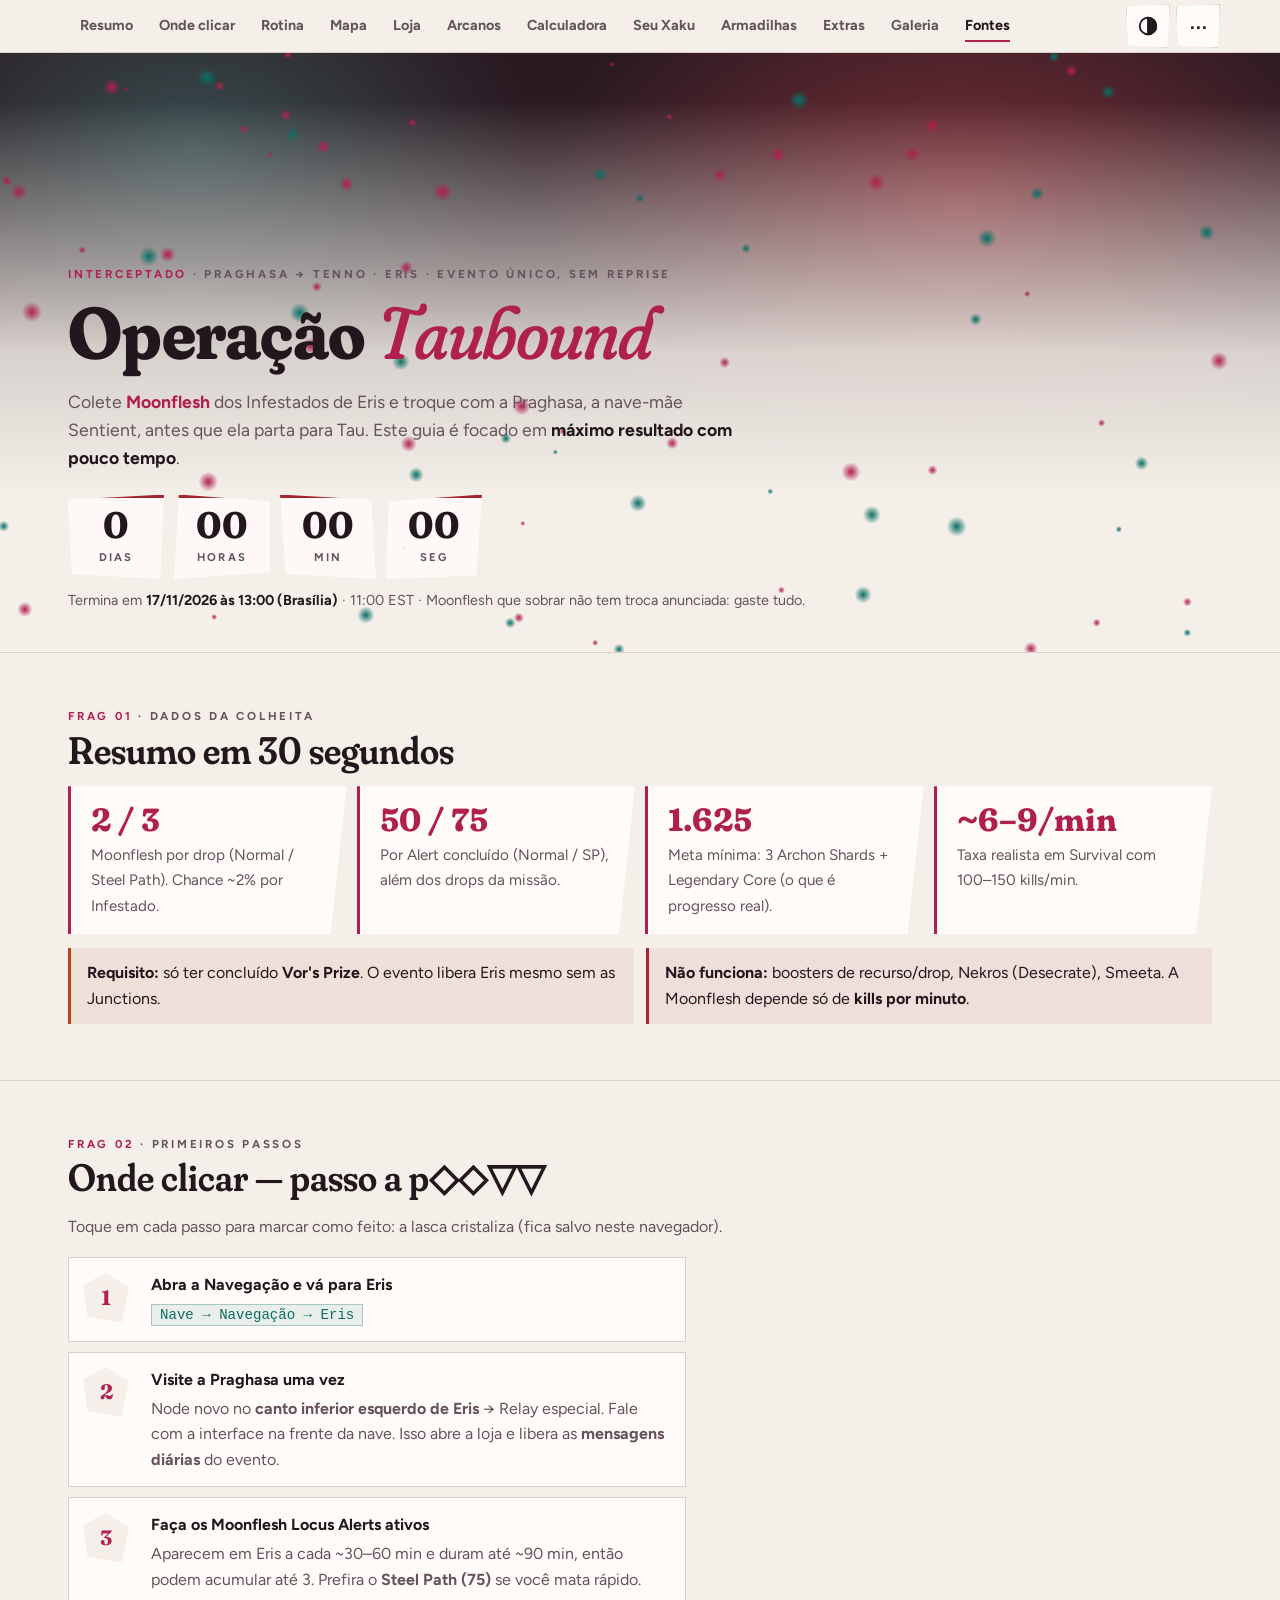
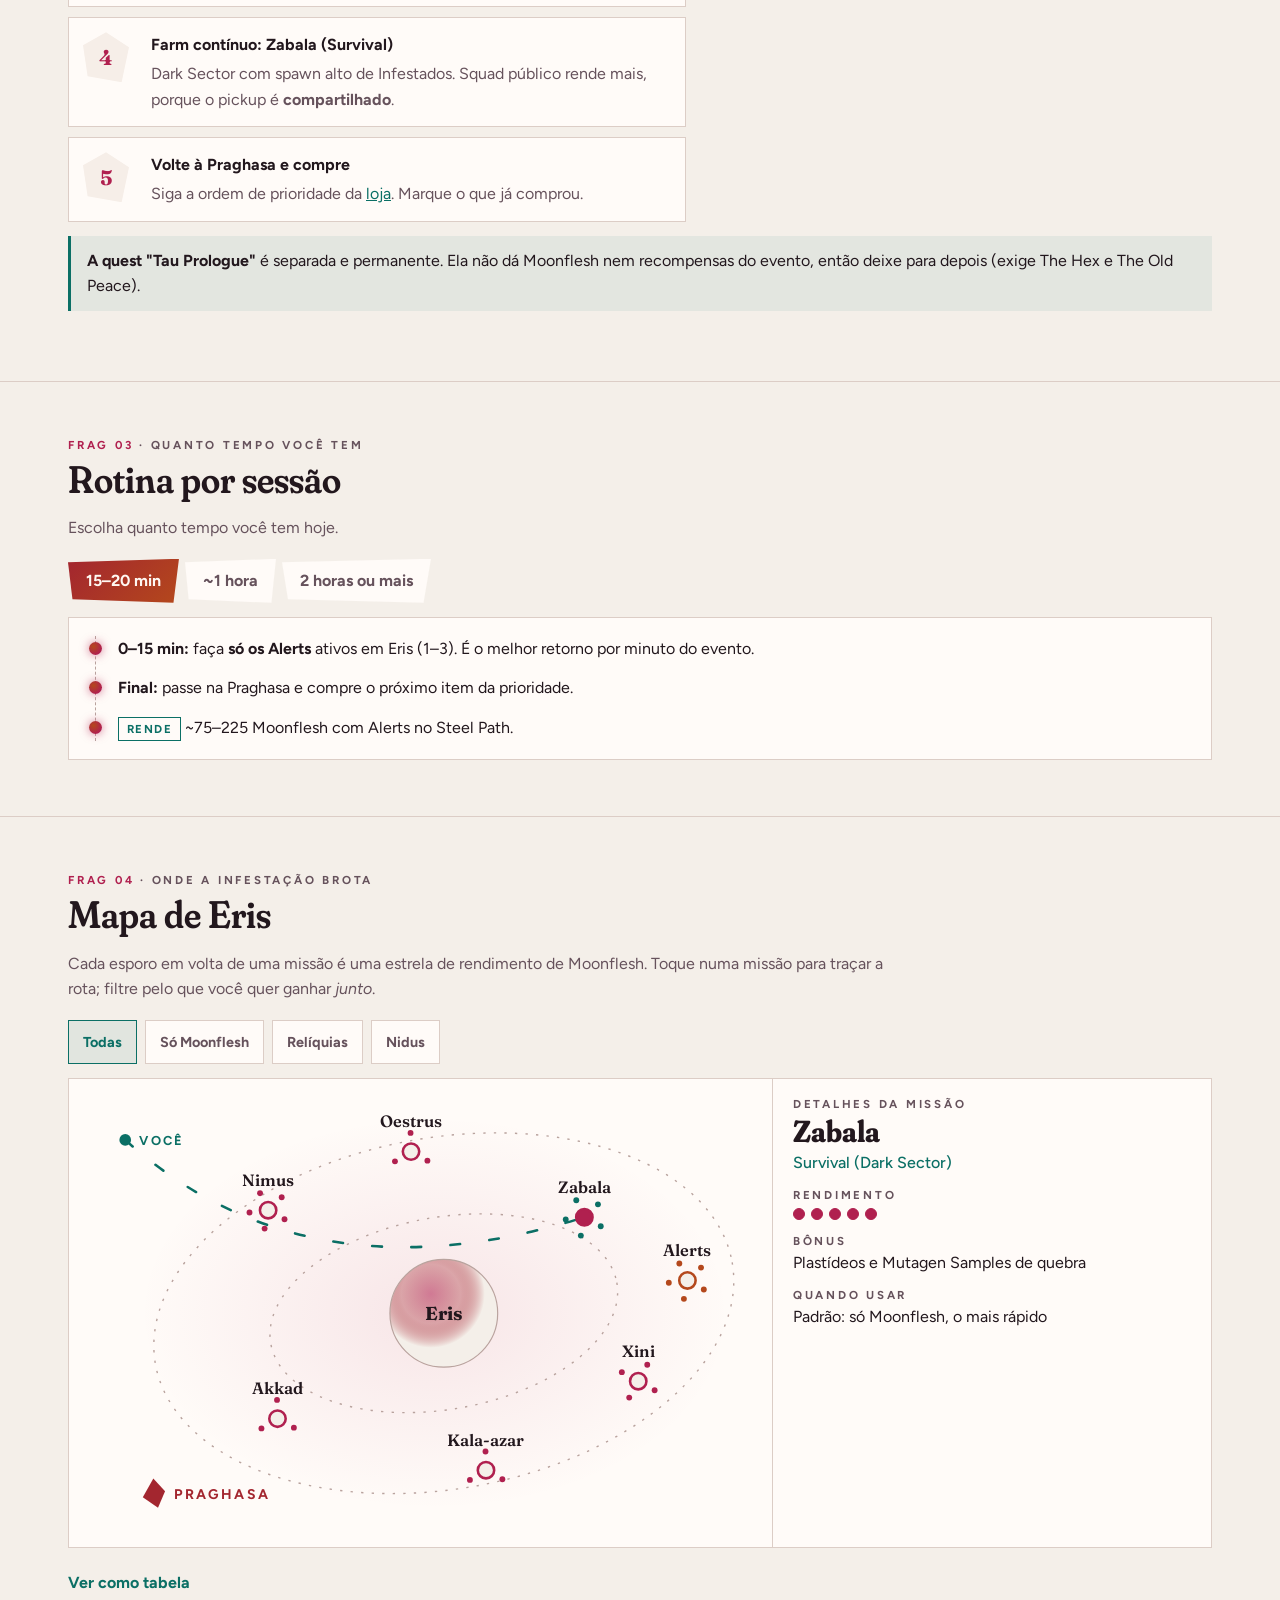
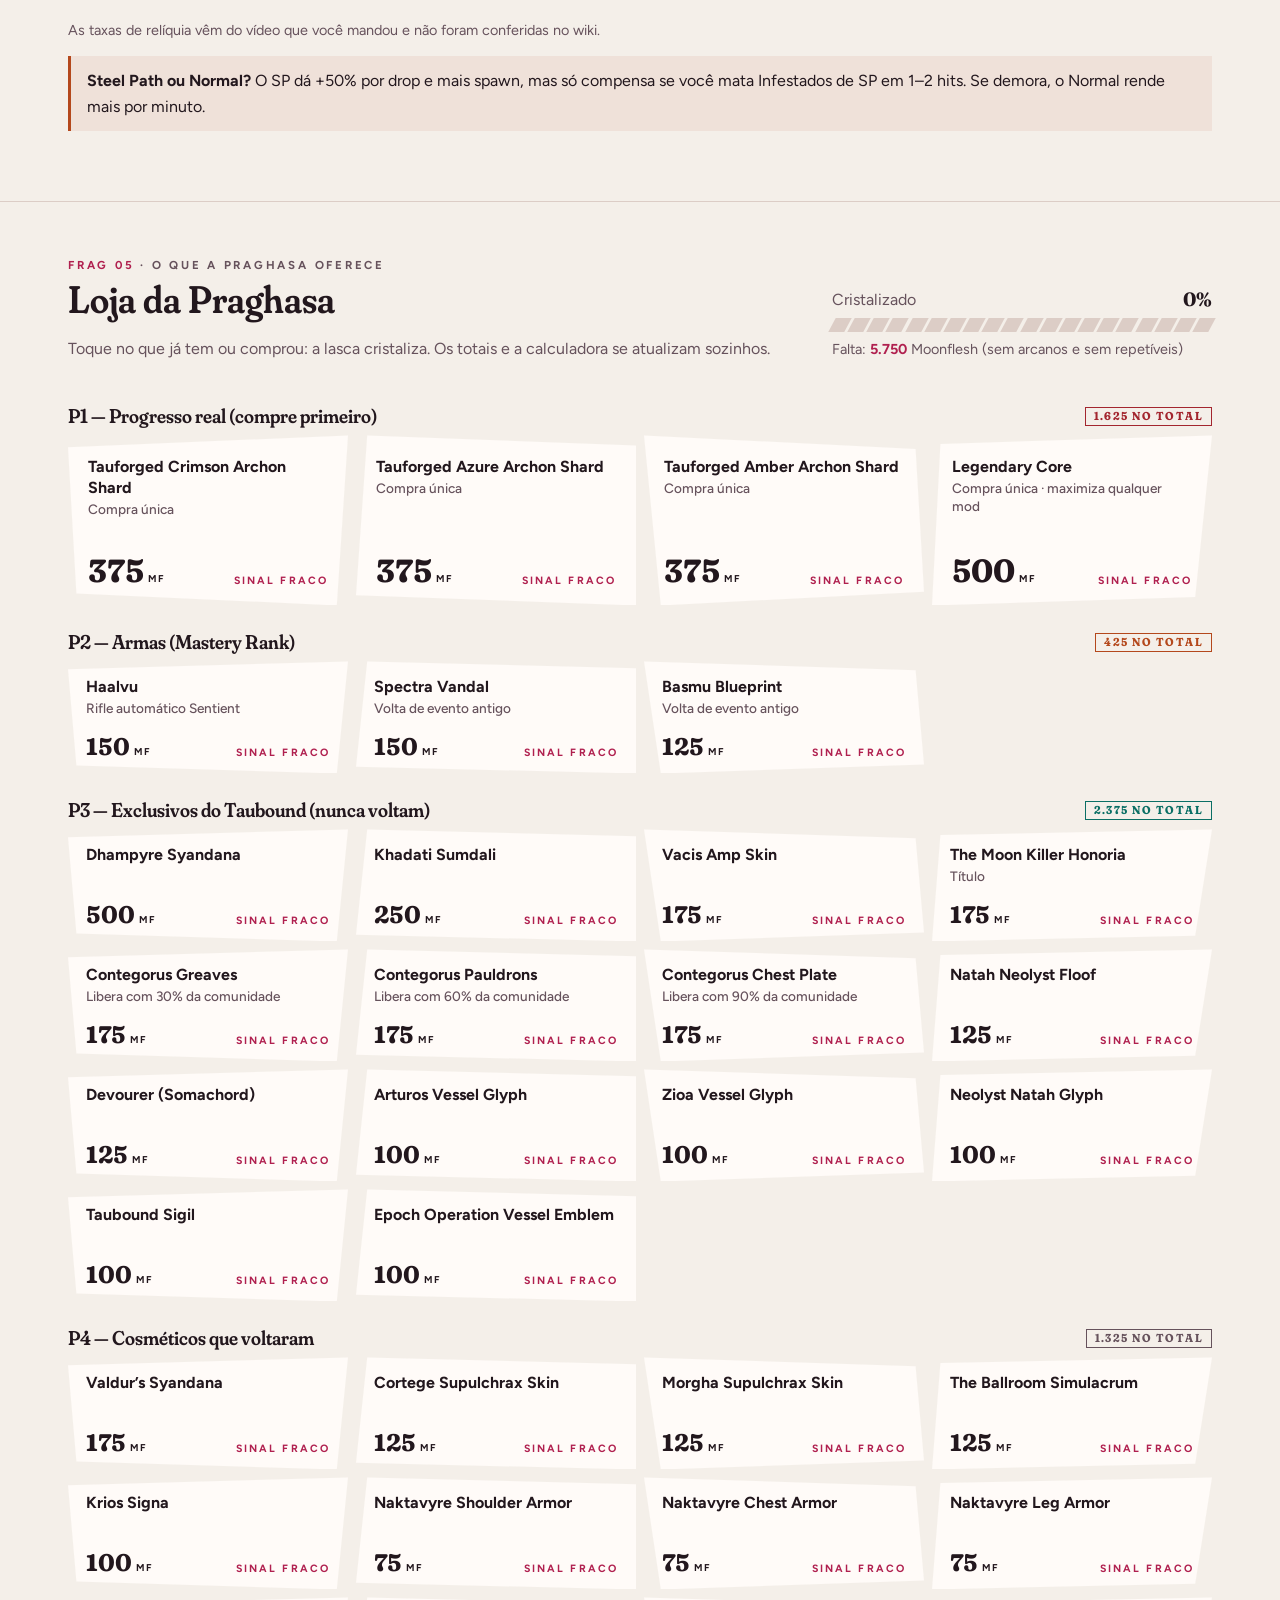
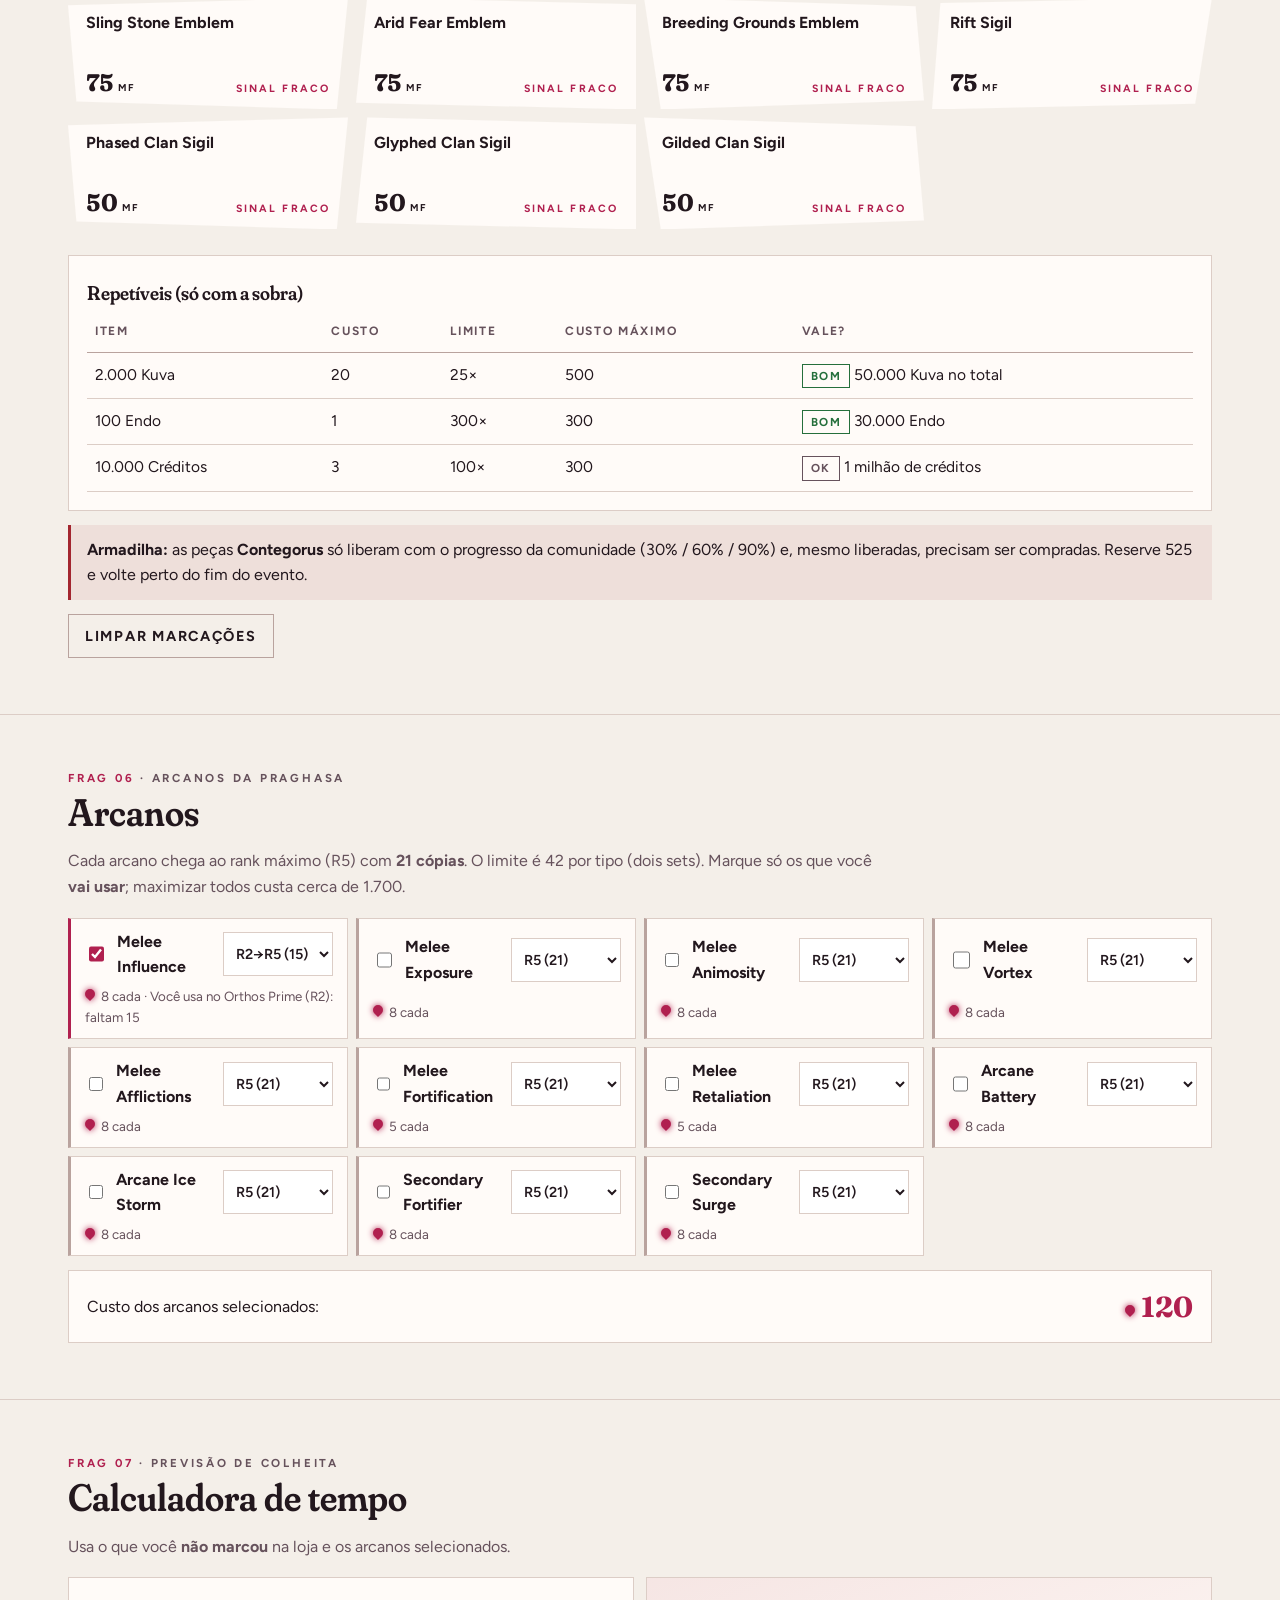
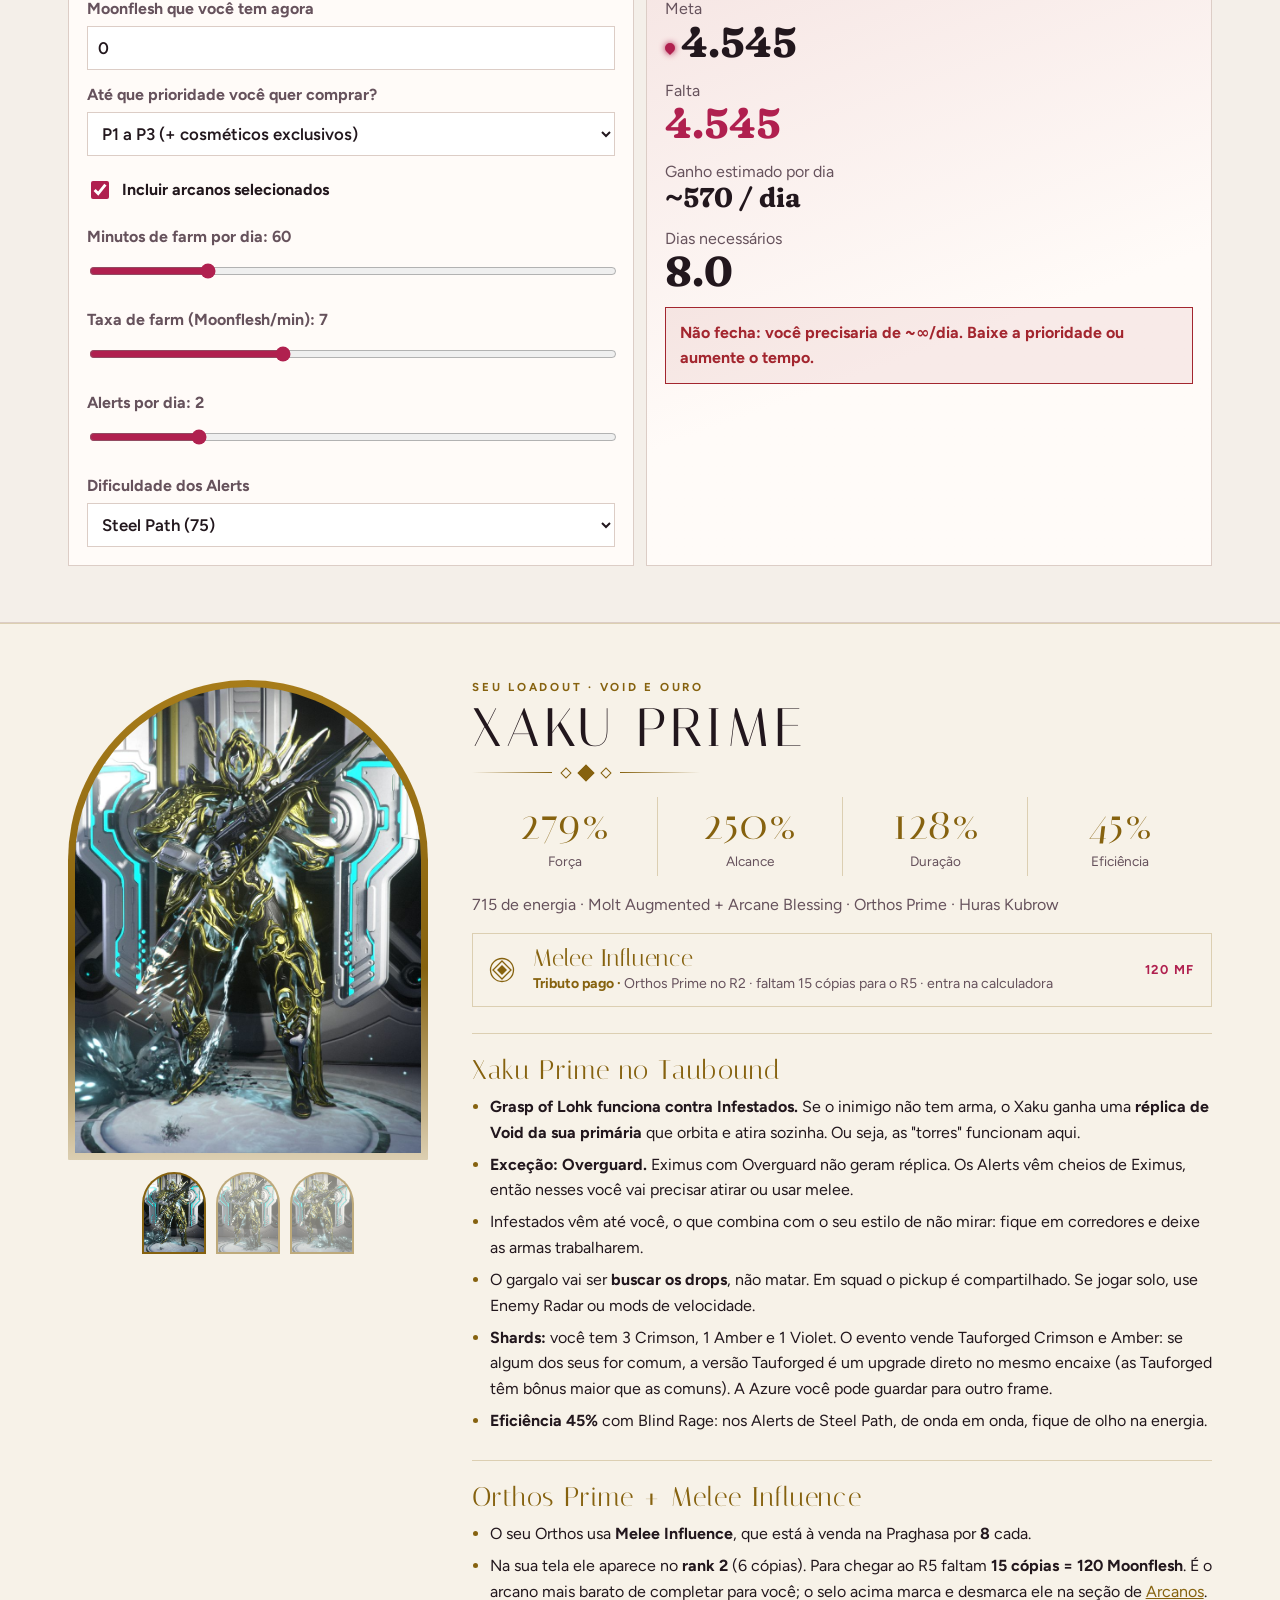
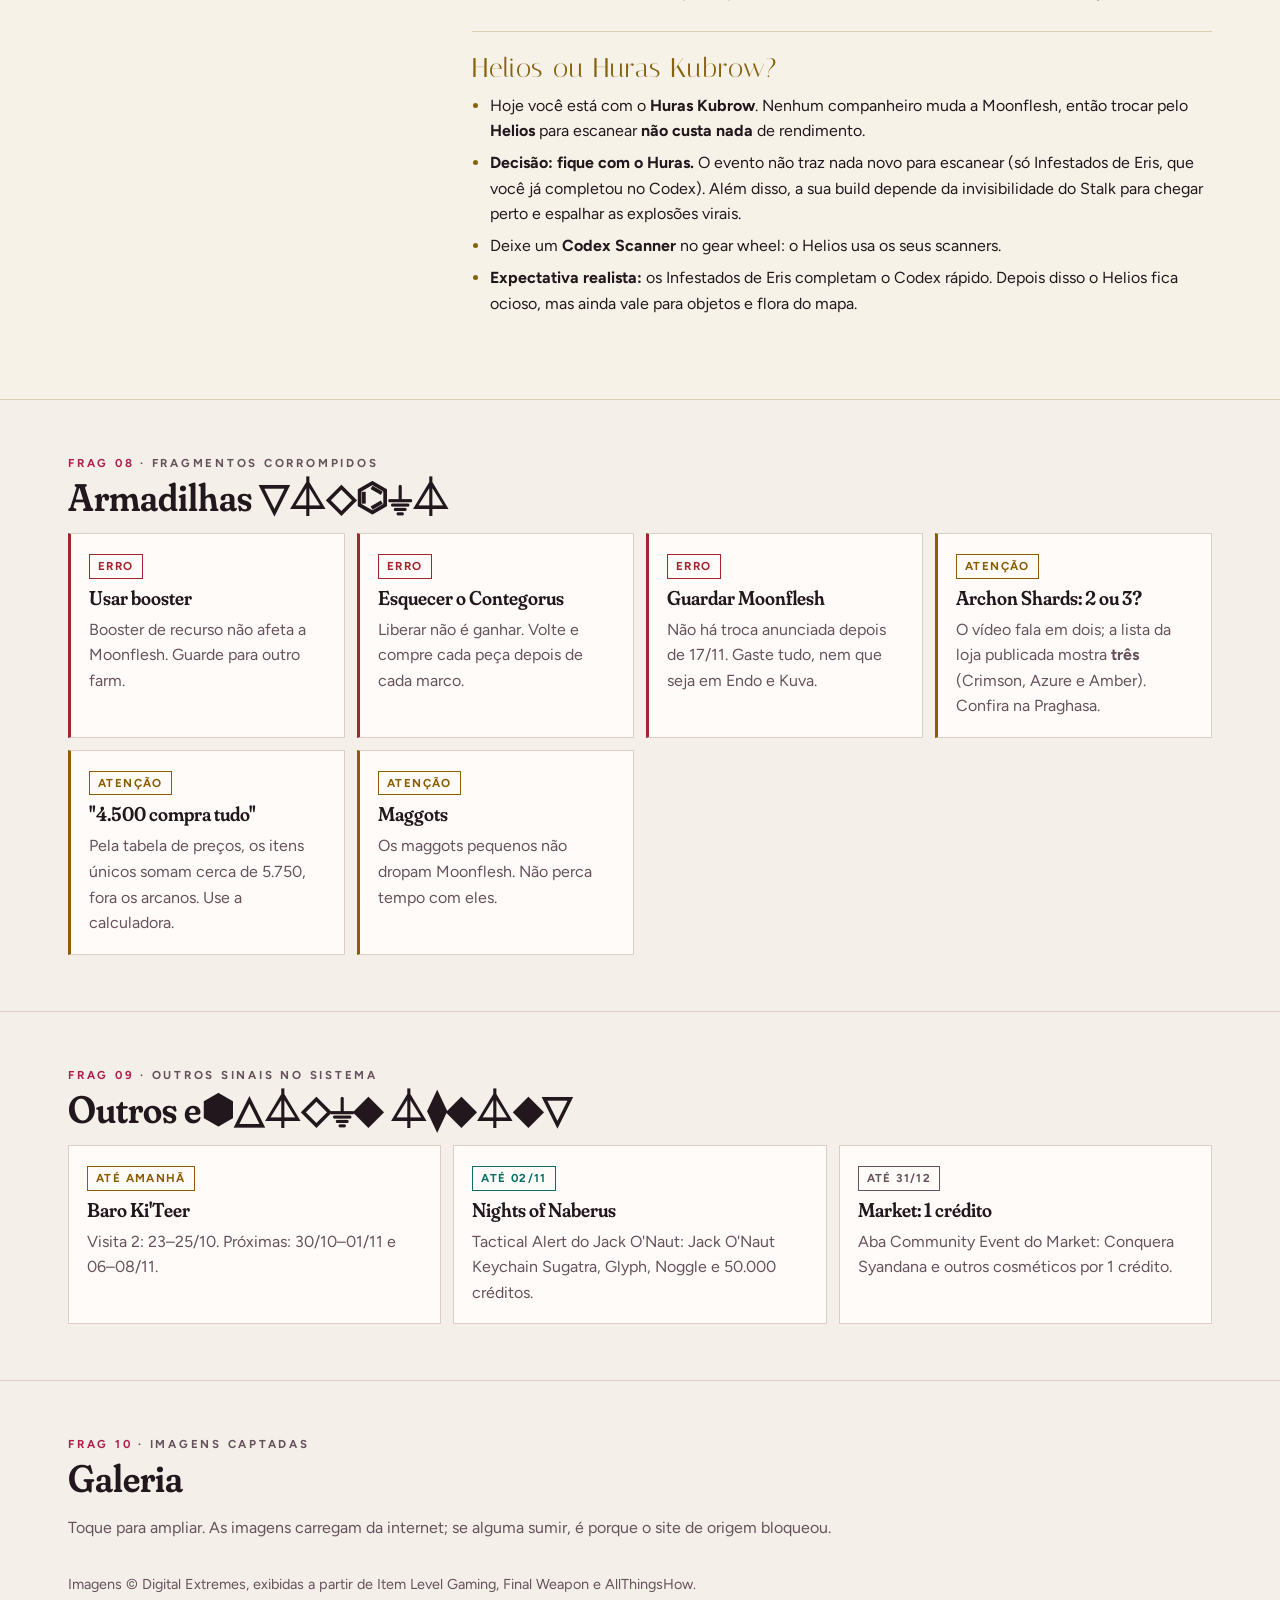
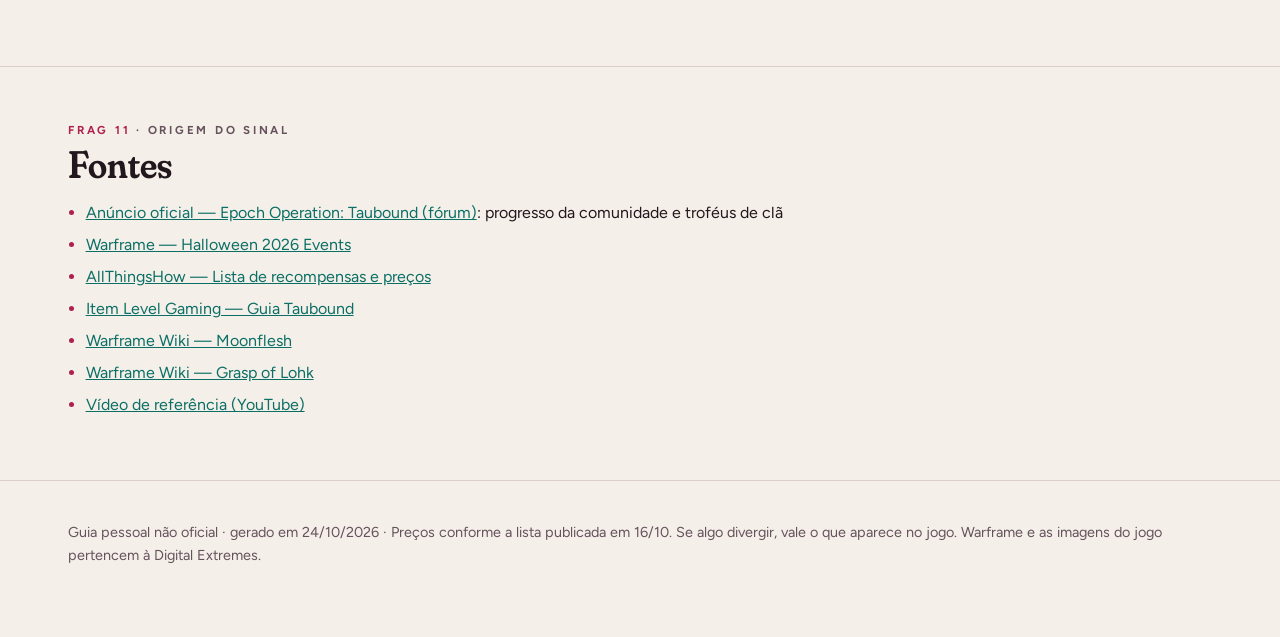
==== commit be7efa1a: "Add WhatsApp/Discord share preview The page had og:title and og:description but no image, so shared " ====
--- a/index.html
+++ b/index.html
@@ -6,8 +6,22 @@
 <title>Taubound — Guia do Tenno</title>
 <meta name="description" content="Guia da Epoch Operation: Taubound (Warframe): onde clicar, mapa de Eris, loja da Praghasa com checklist e calculadora de Moonflesh.">
 <meta name="theme-color" content="#0b0a0f">
+<link rel="canonical" href="https://ruysalles.github.io/Warframe/">
+<!-- Prévia no WhatsApp/Discord. A imagem sai de assets/og.html: py -3 tools/gerar_og.py -->
+<meta property="og:type" content="website">
+<meta property="og:locale" content="pt_BR">
+<meta property="og:site_name" content="Guia do Tenno">
+<meta property="og:url" content="https://ruysalles.github.io/Warframe/">
 <meta property="og:title" content="Taubound — Guia do Tenno">
 <meta property="og:description" content="Moonflesh, mapa de Eris, loja da Praghasa, checklist e calculadora. Evento único até 17/11.">
+<meta property="og:image" content="https://ruysalles.github.io/Warframe/og-image-1.jpg">
+<meta property="og:image:width" content="1200">
+<meta property="og:image:height" content="630">
+<meta property="og:image:alt" content="Operação Taubound: guia do Tenno com o Xaku Prime em um arco dourado">
+<meta name="twitter:card" content="summary_large_image">
+<meta name="twitter:title" content="Taubound — Guia do Tenno">
+<meta name="twitter:description" content="Moonflesh, mapa de Eris, loja da Praghasa, checklist e calculadora. Evento único até 17/11.">
+<meta name="twitter:image" content="https://ruysalles.github.io/Warframe/og-image-1.jpg">
 <link rel="icon" href="data:image/svg+xml,%3Csvg xmlns='http://www.w3.org/2000/svg' viewBox='0 0 32 32'%3E%3Cpath d='M16 2 L28 12 L22 30 L5 24 Z' fill='%230b0a0f' stroke='%23e0484f' stroke-width='2.2' stroke-linejoin='round'/%3E%3Ccircle cx='16' cy='17' r='4.2' fill='%23ff6f9a'/%3E%3Ccircle cx='23' cy='10' r='1.8' fill='%235fe0d0'/%3E%3C/svg%3E">
 <script src="assets/js/theme-init.js?v=2"></script>
 <link rel="preconnect" href="https://fonts.googleapis.com">
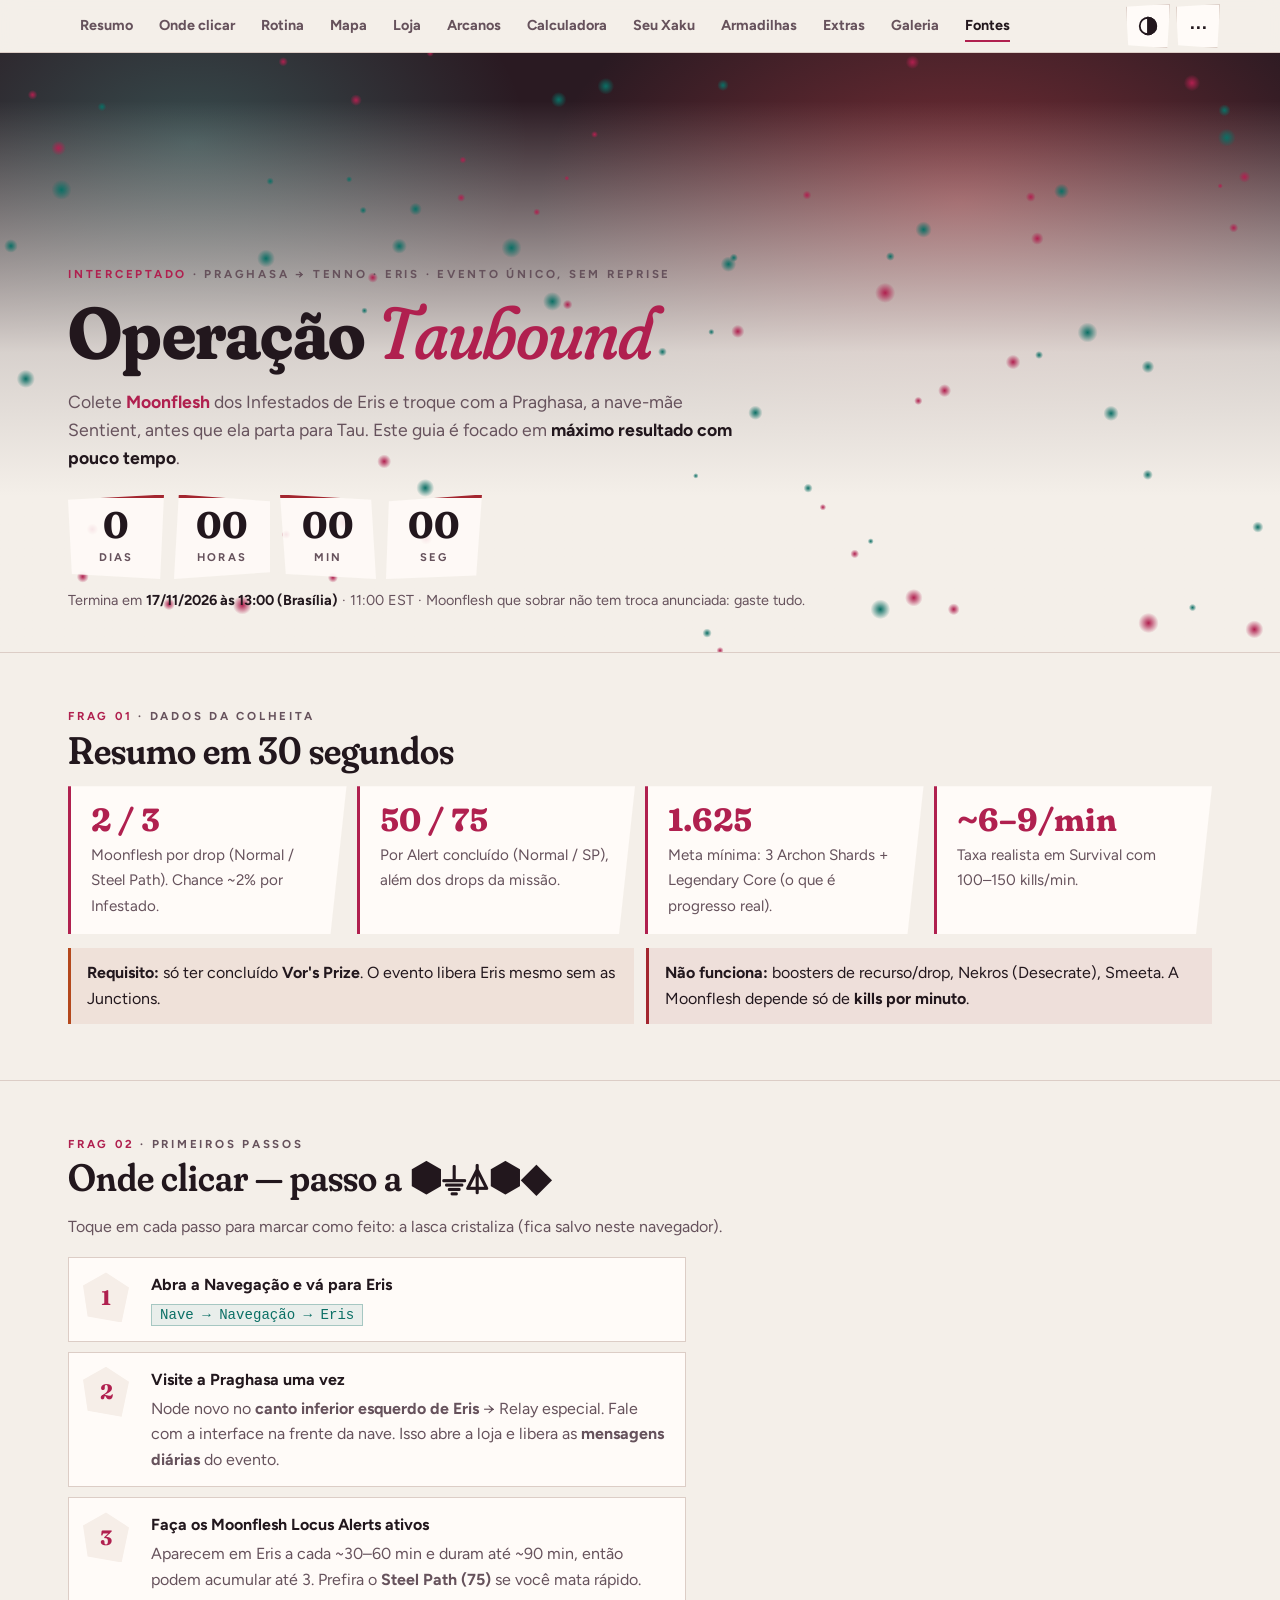
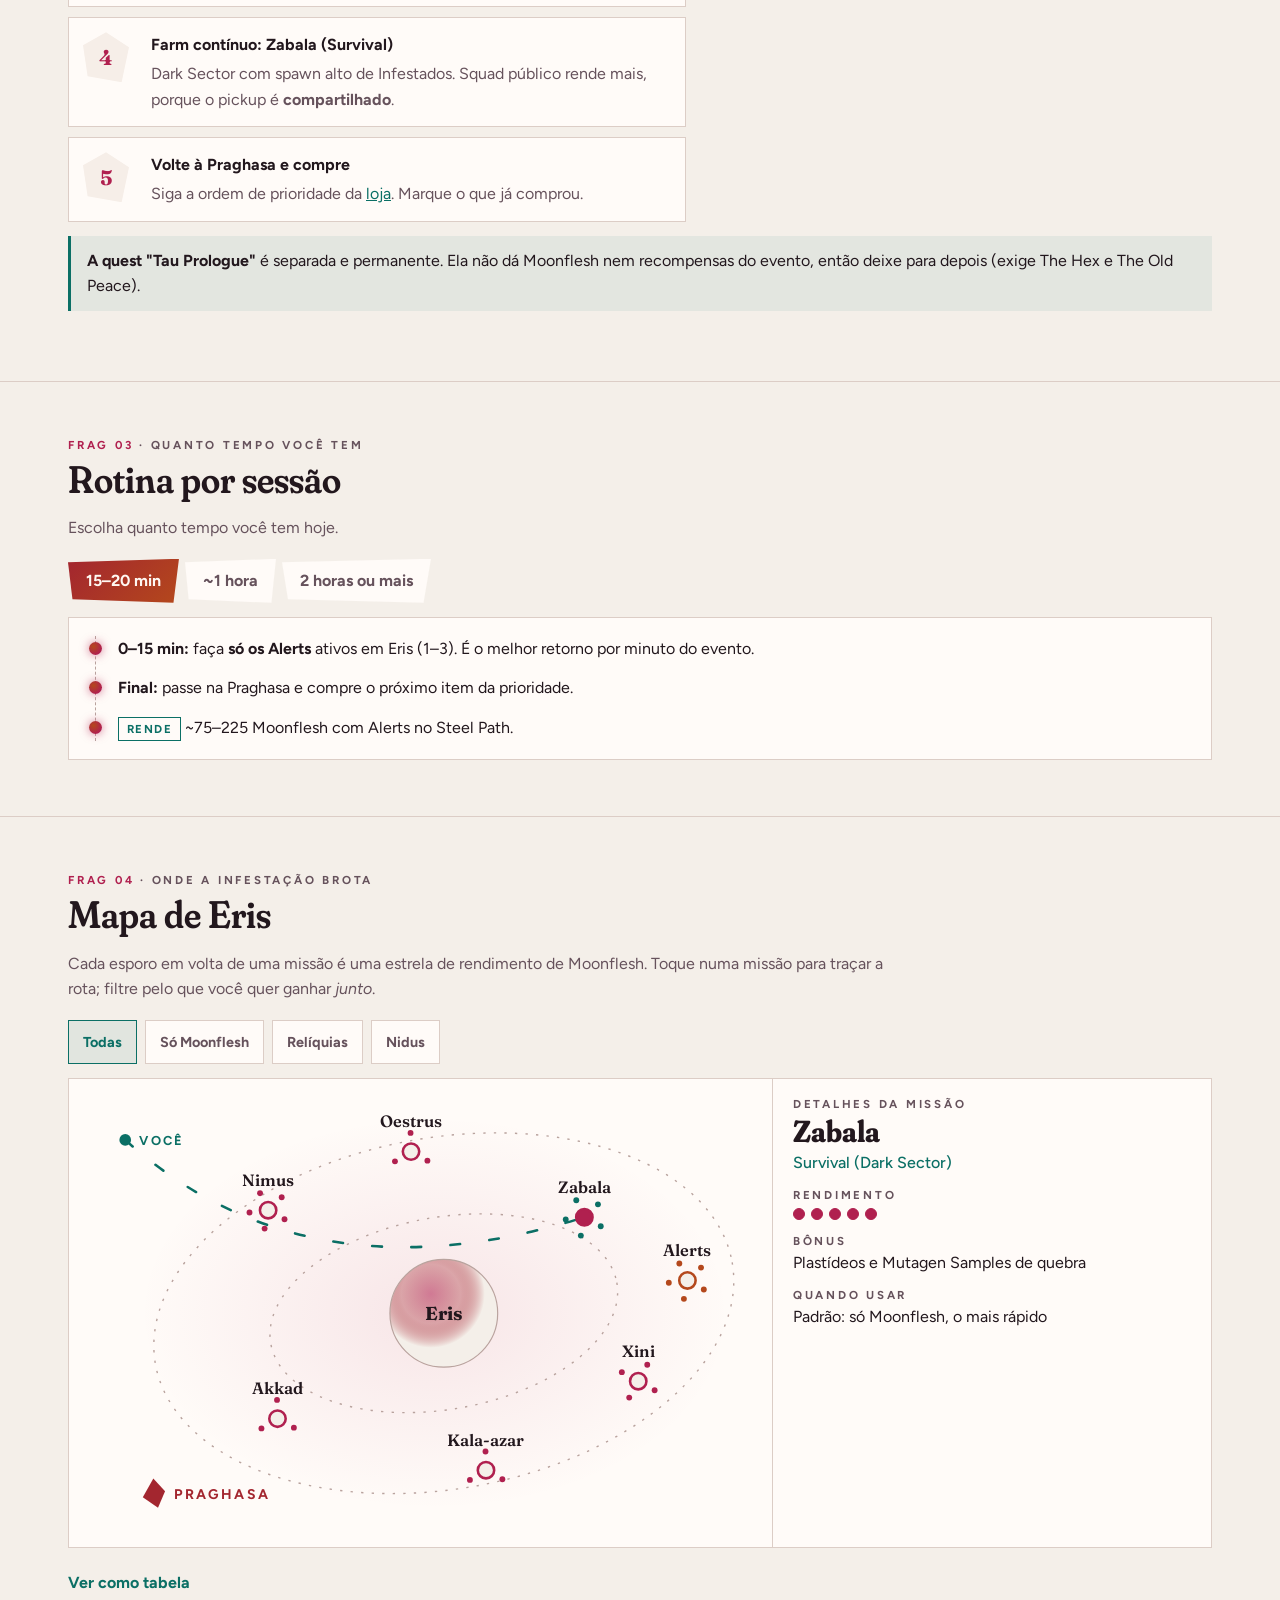
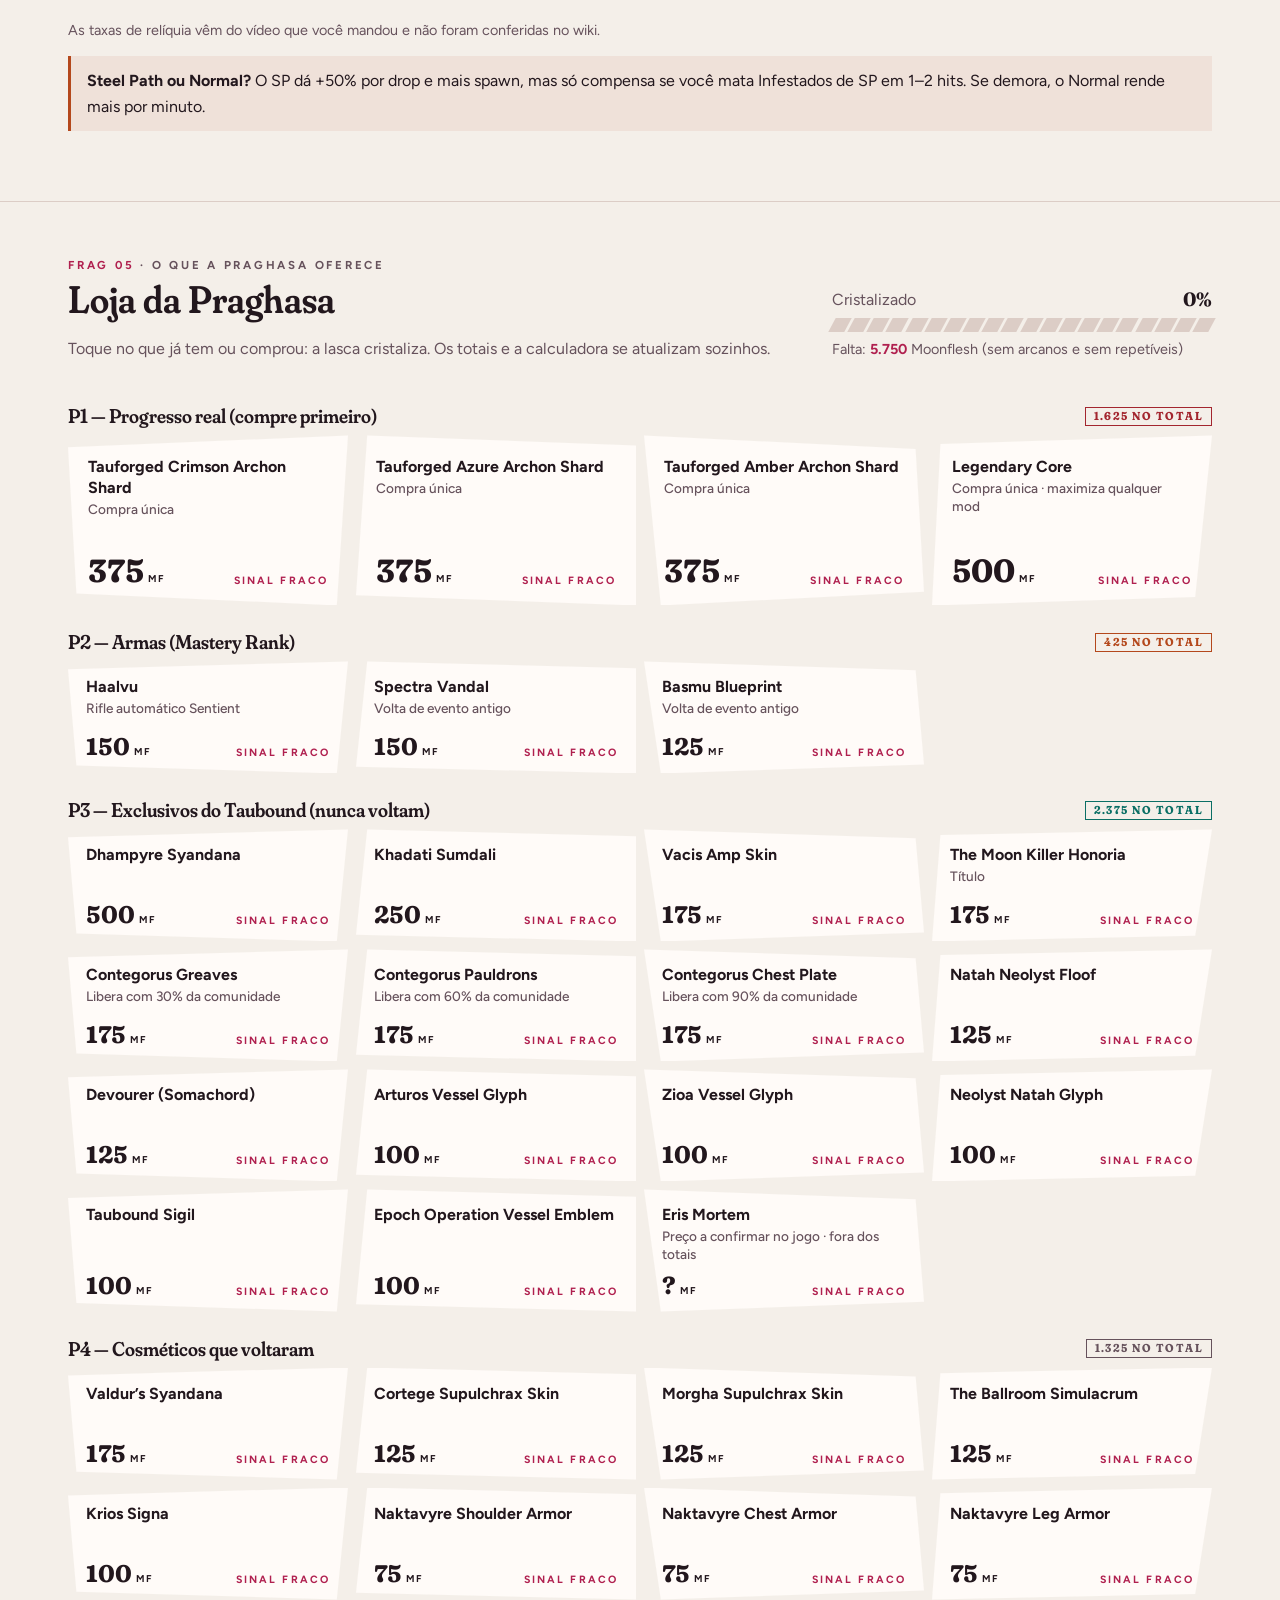
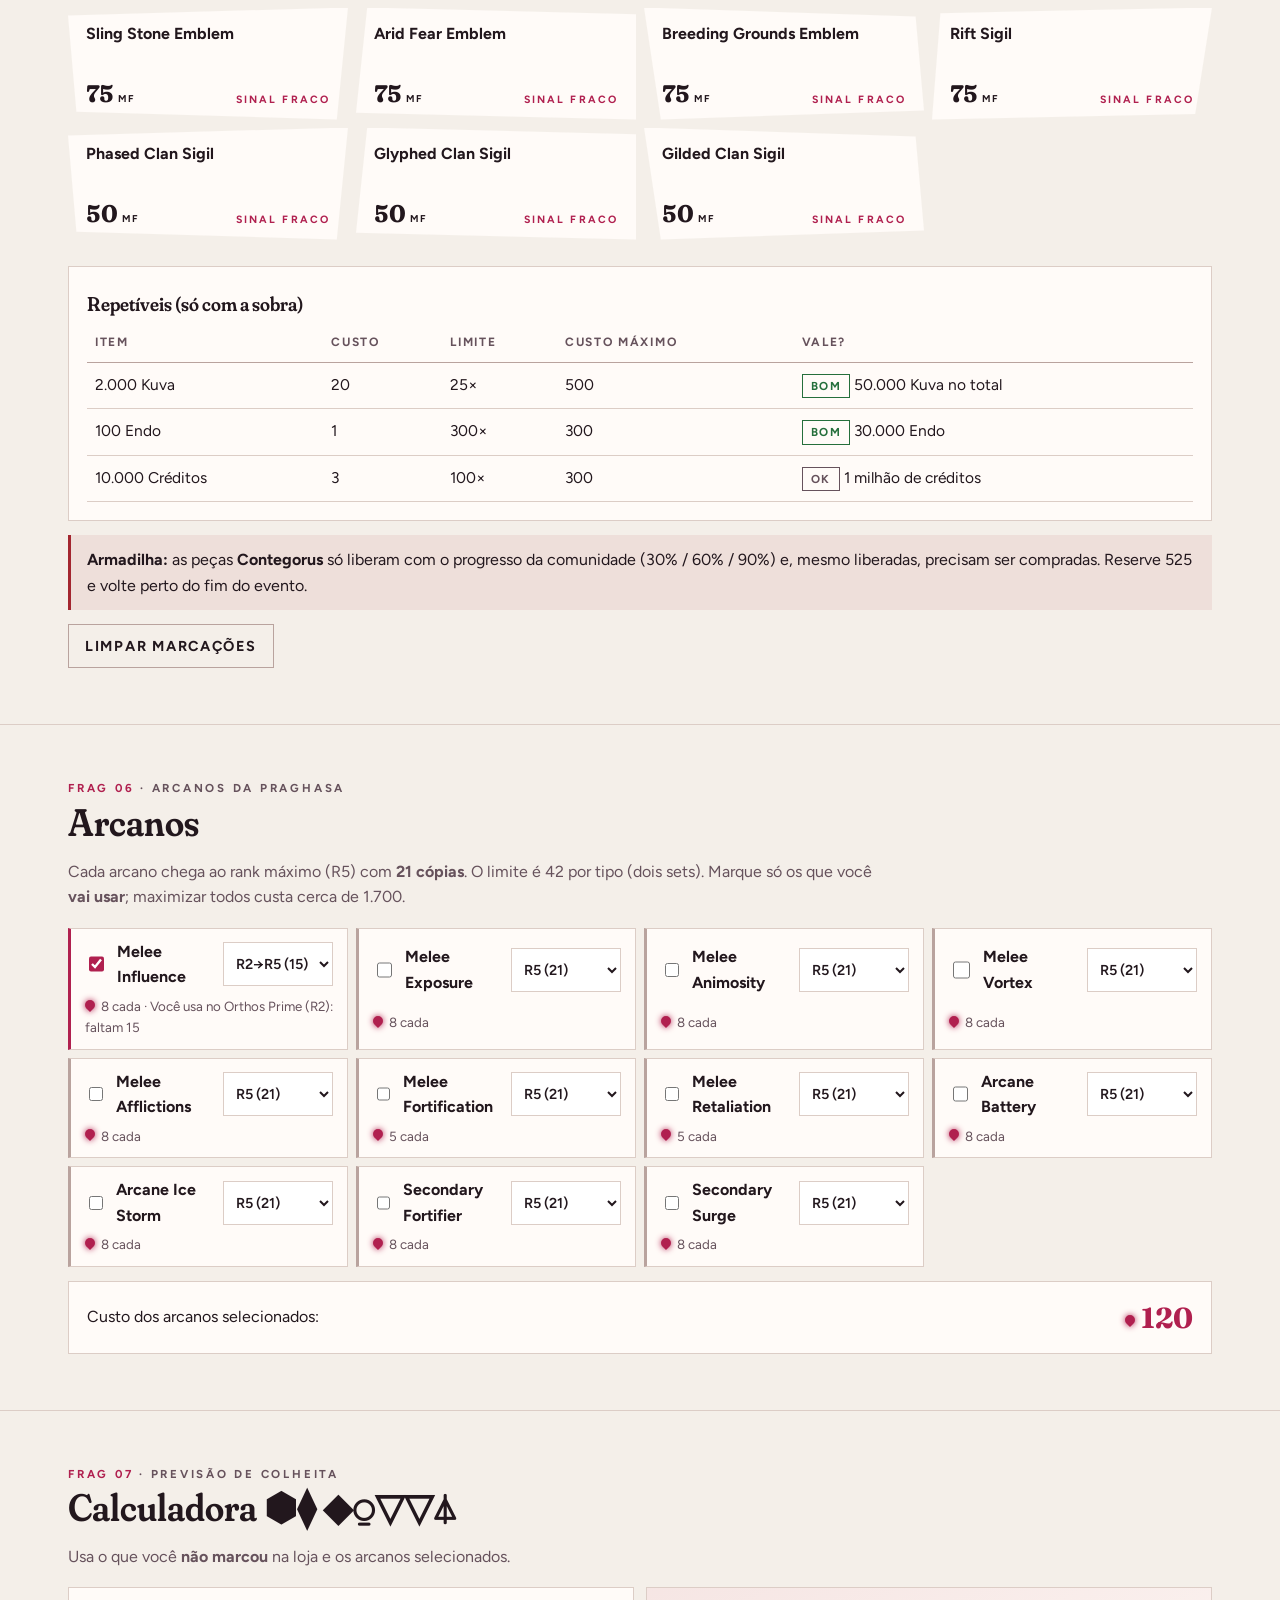
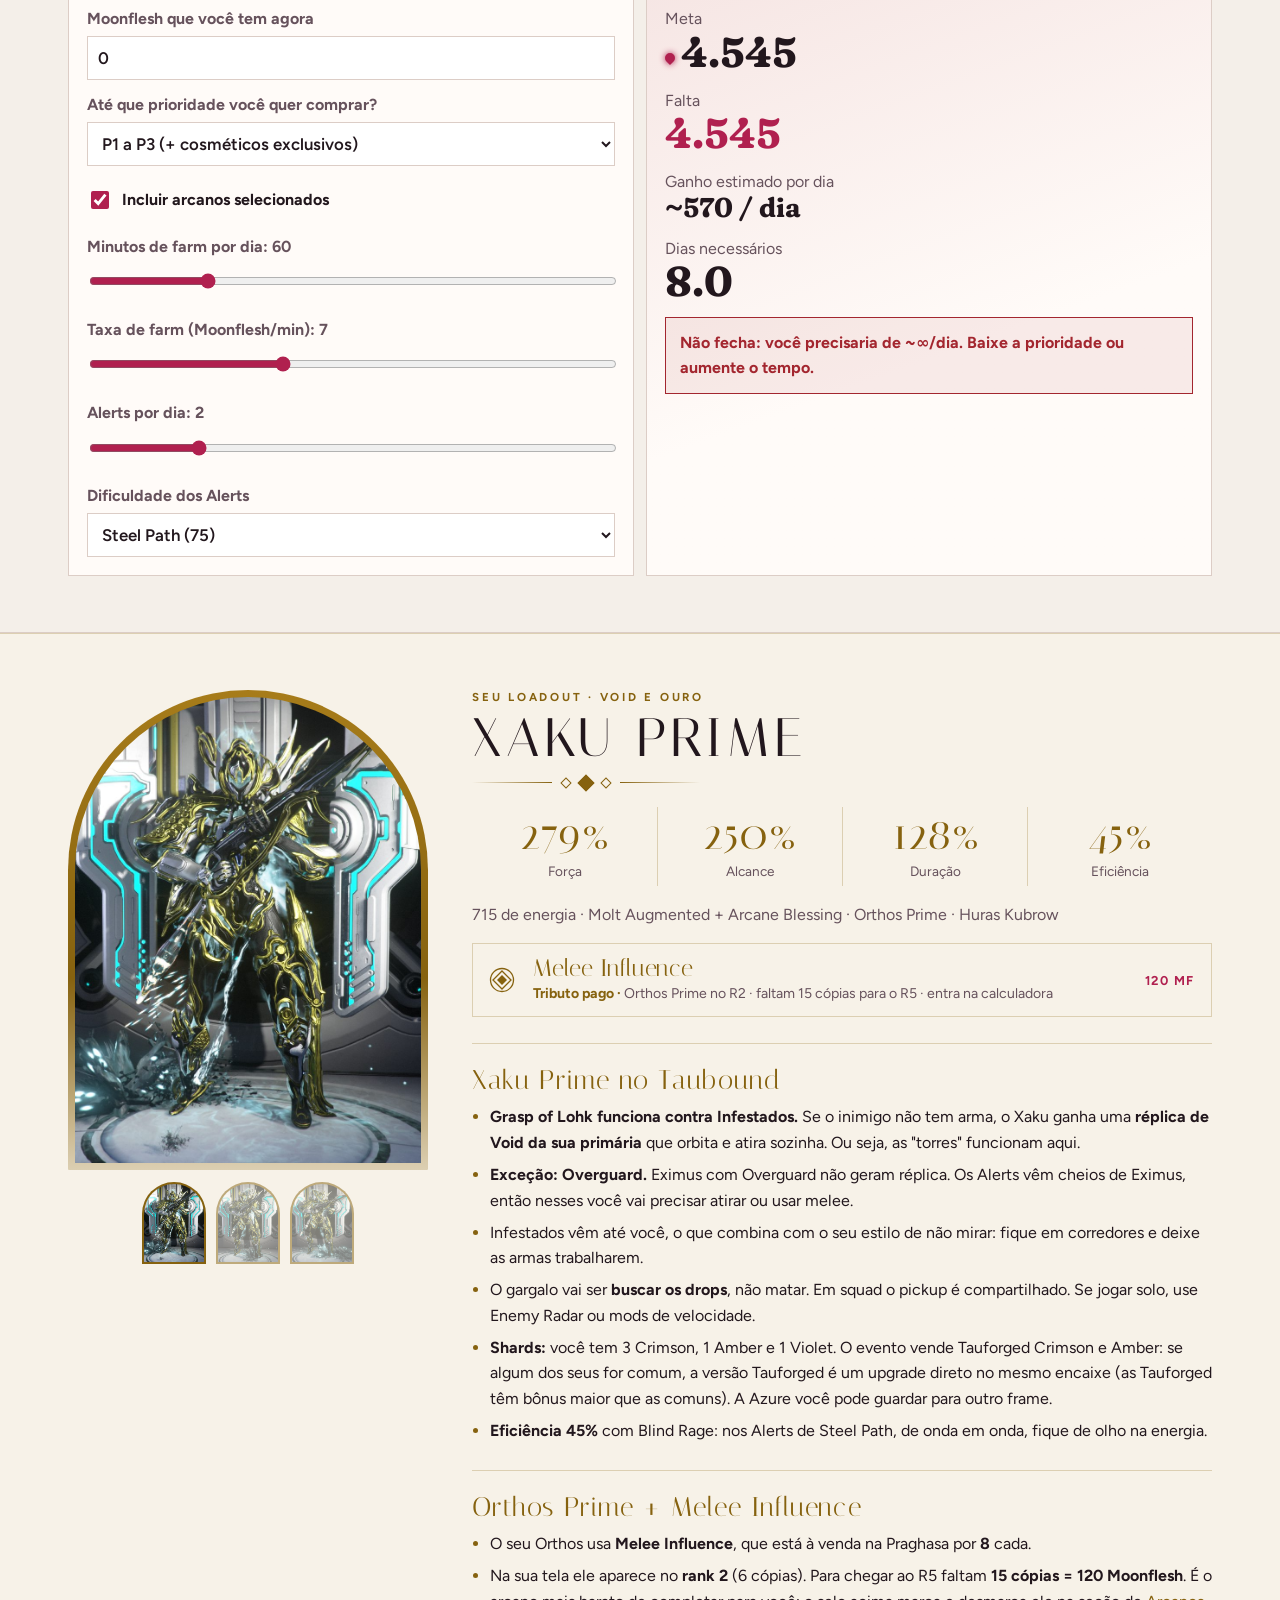
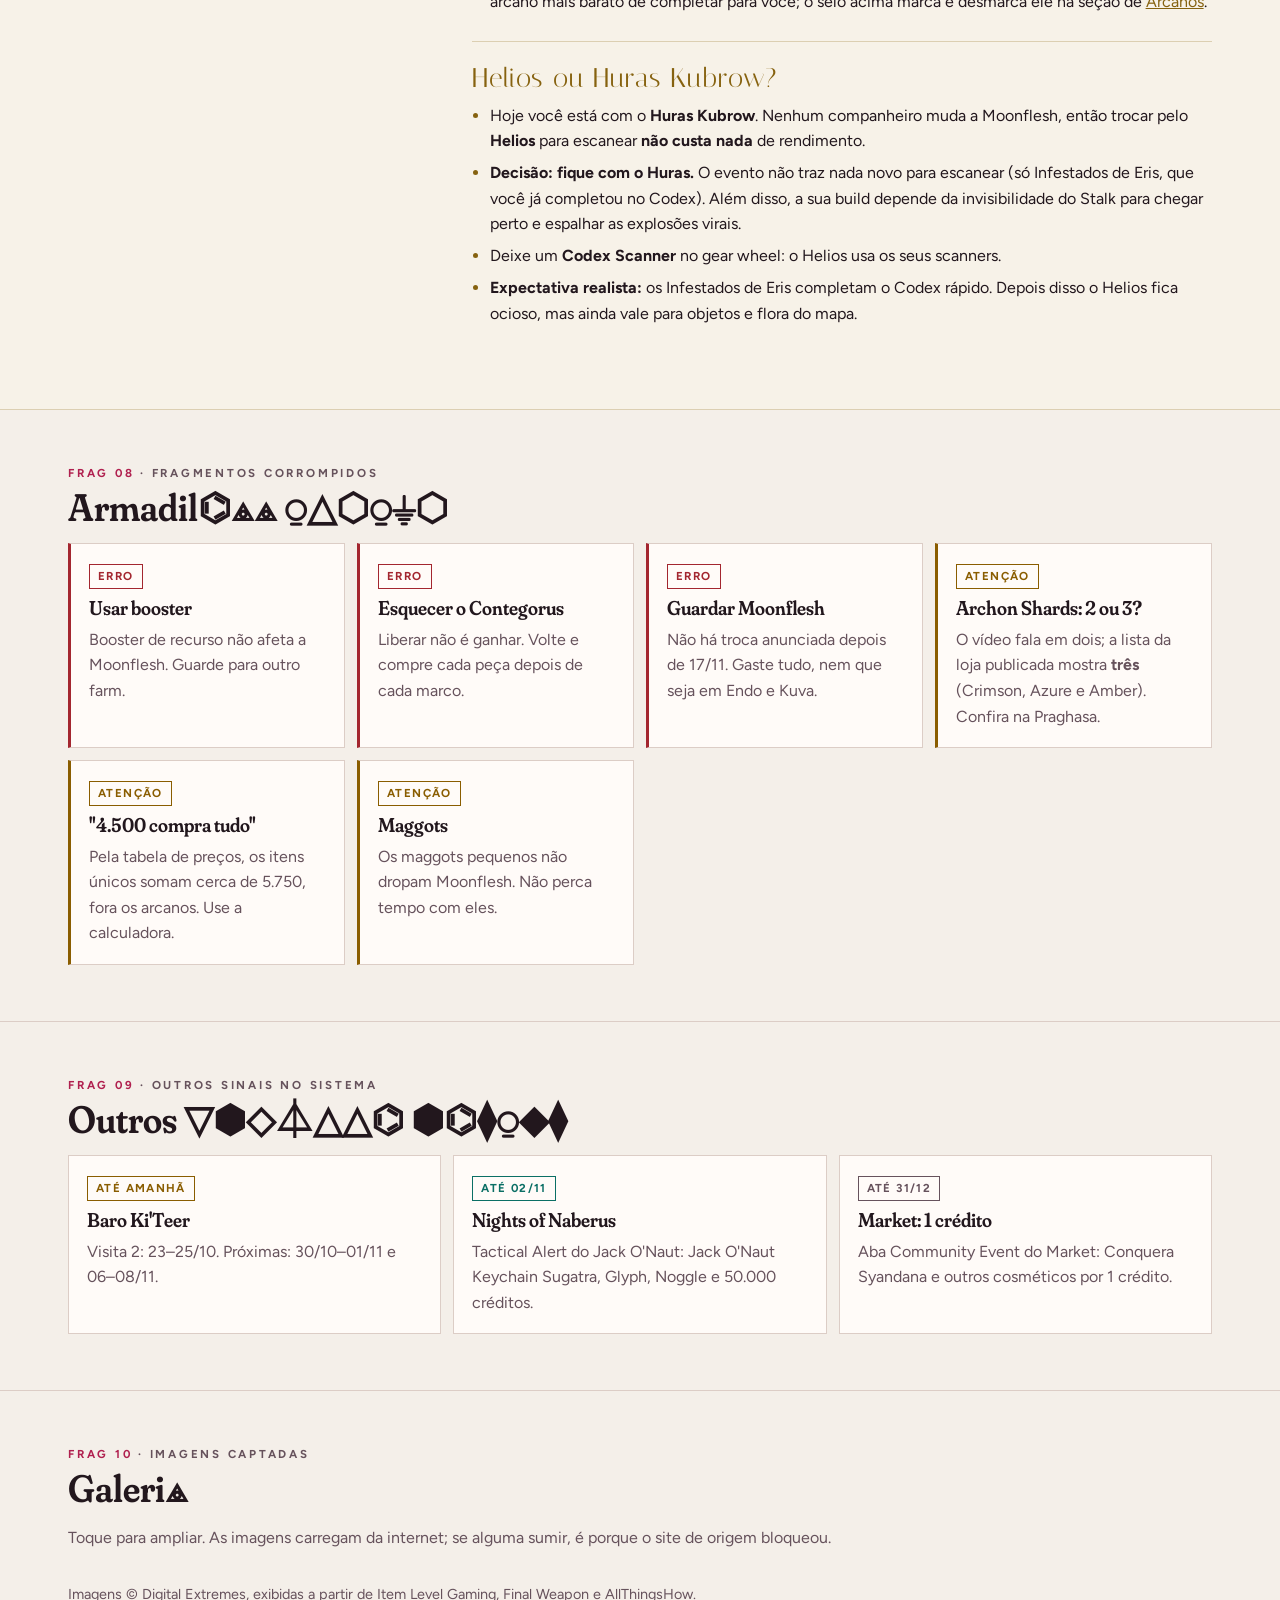
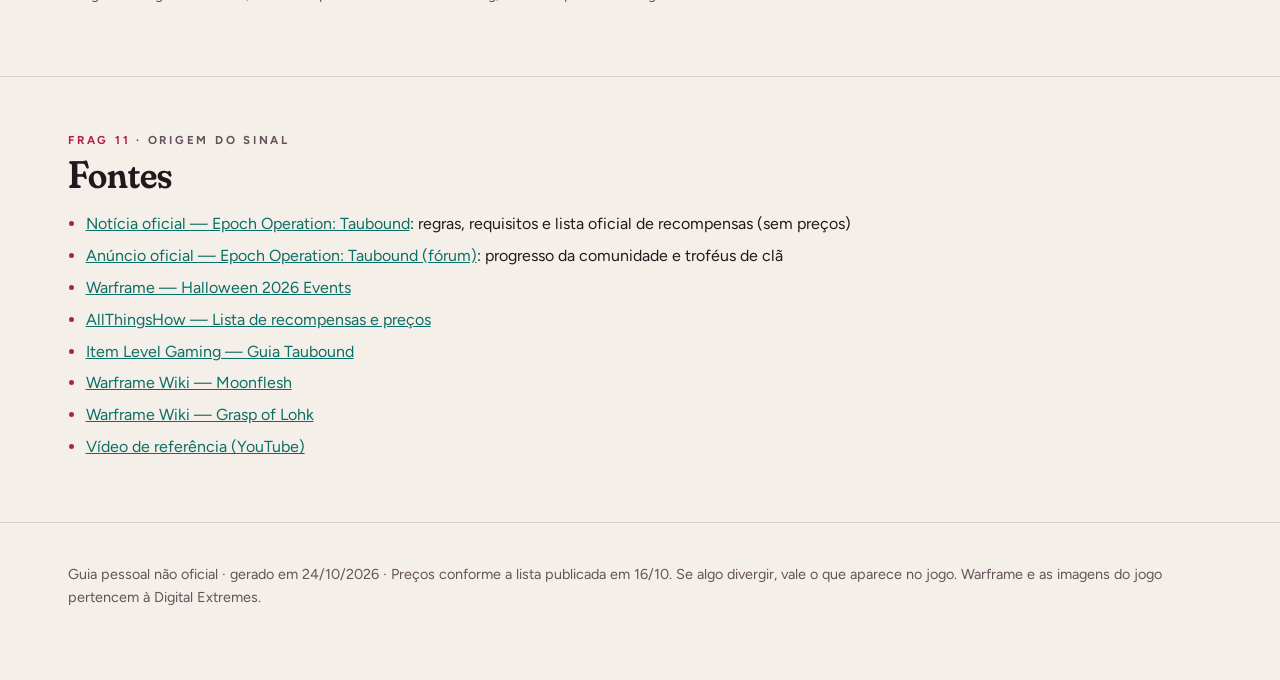
==== commit eeea9e78: "Add official news source and Eris Mortem to the shop The official Epoch Operation: Taubound news pos" ====
--- a/index.html
+++ b/index.html
@@ -321,6 +321,7 @@
   <div class="sig"><b>FRAG 11</b> · Origem do sinal</div>
   <h2>Fontes</h2>
   <ul class="clean">
+    <li><a href="https://www.warframe.com/en/news/epoch-operation-taubound" target="_blank" rel="noopener">Notícia oficial — Epoch Operation: Taubound</a>: regras, requisitos e lista oficial de recompensas (sem preços)</li>
     <li><a href="https://forums.warframe.com/topic/1528603-epoch-operation-taubound/" target="_blank" rel="noopener">Anúncio oficial — Epoch Operation: Taubound (fórum)</a>: progresso da comunidade e troféus de clã</li>
     <li><a href="https://www.warframe.com/en/news/warframes-halloween-2026-events" target="_blank" rel="noopener">Warframe — Halloween 2026 Events</a></li>
     <li><a href="https://allthings.how/warframe-operation-taubound-moonflesh-farming-and-reward-list/" target="_blank" rel="noopener">AllThingsHow — Lista de recompensas e preços</a></li>
@@ -338,11 +339,11 @@
 <button class="toTop" id="top" type="button" aria-label="Voltar ao topo"><span>↑</span></button>
 
 <!-- Ordem importa: dados → base → recursos da página -->
-<script src="assets/js/data.js"></script>
+<script src="assets/js/data.js?v=3"></script>
 <script src="assets/js/core.js"></script>
 <script src="assets/js/header.js?v=2"></script>
 <script src="assets/js/guide.js?v=2"></script>
-<script src="assets/js/planner.js?v=2"></script>
+<script src="assets/js/planner.js?v=3"></script>
 <script src="assets/js/effects.js?v=2"></script>
 </body>
 </html>
